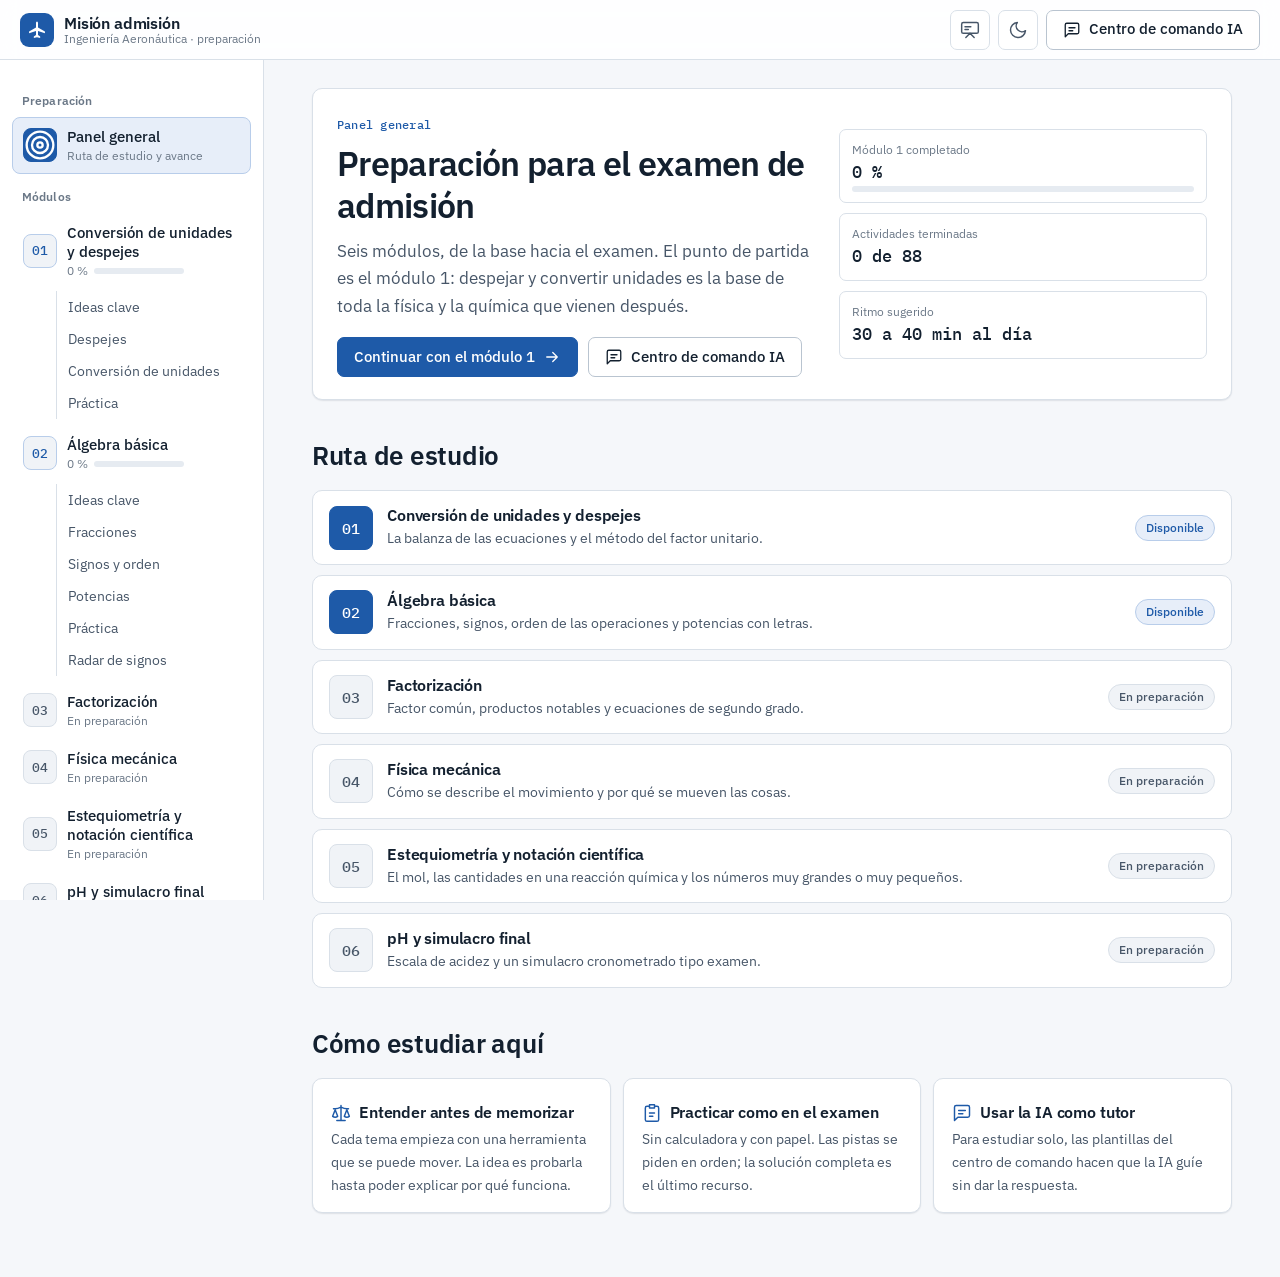
==== index.html @ 187a843d "Agrega al módulo 2 el radar de signos (práctica extra) Sección 6 para el error de usar «menos y meno" ====
<!DOCTYPE html>
<html lang="es">
<head>
<meta charset="UTF-8">
<meta name="viewport" content="width=device-width, initial-scale=1, viewport-fit=cover">
<meta name="theme-color" content="#f5f7fa" media="(prefers-color-scheme: light)">
<meta name="theme-color" content="#0d141d" media="(prefers-color-scheme: dark)">
<title>Misión admisión</title>
<link rel="icon" href="data:image/svg+xml,%3Csvg xmlns='http://www.w3.org/2000/svg' viewBox='0 0 24 24'%3E%3Crect width='24' height='24' rx='6' fill='%231e5aa8'/%3E%3Cpath fill='white' transform='translate(3 3) scale(.75)' d='M12 1.8c.7 0 1.2.9 1.2 2.2v5.1l8.3 4.6v2.1l-8.3-2.5v4.6l2.6 1.9v1.7L12 20.6l-3.8.9v-1.7l2.6-1.9v-4.6l-8.3 2.5v-2.1l8.3-4.6V4c0-1.3.5-2.2 1.2-2.2z'/%3E%3C/svg%3E">

<!-- Tema guardado antes de pintar (evita el destello claro/oscuro) -->
<script>
  try { var t = localStorage.getItem('misionAdmision.tema'); if (t === 'claro' || t === 'oscuro') document.documentElement.dataset.theme = t === 'claro' ? 'light' : 'dark'; } catch (e) {}
</script>

<!-- Tipografías: IBM Plex (sans para leer, mono para datos, serif itálica para variables) -->
<link rel="preconnect" href="https://fonts.googleapis.com">
<link rel="preconnect" href="https://fonts.gstatic.com" crossorigin>
<link href="https://fonts.googleapis.com/css2?family=IBM+Plex+Mono:wght@400;500;600&family=IBM+Plex+Sans:ital,wght@0,400;0,500;0,600;0,700;1,400&family=IBM+Plex+Serif:ital,wght@1,400;1,500&display=swap" rel="stylesheet">

<link rel="stylesheet" href="css/base.css">
<link rel="stylesheet" href="css/layout.css">
<link rel="stylesheet" href="css/componentes.css">
<link rel="stylesheet" href="css/modulo1.css">
<link rel="stylesheet" href="css/clase.css">
<link rel="stylesheet" href="css/modulo2.css">

<!-- Scripts clásicos (sin compilación): funciona abriendo este archivo con doble clic
     y también publicado en GitHub Pages, sin cambios. -->
<script defer src="js/nucleo.js"></script>
<script defer src="js/pizarra.js"></script>
<script defer src="js/catalogo.js"></script>
<script defer src="js/m1/algebra.js"></script>
<script defer src="js/m1/unidades.js"></script>
<script defer src="js/m1/contenido.js"></script>
<script defer src="js/m1/clase.js"></script>
<script defer src="js/m1/presentacion.js"></script>
<script defer src="js/m1/balanza.js"></script>
<script defer src="js/m1/conversor.js"></script>
<script defer src="js/m1/practica.js"></script>
<script defer src="js/m1/modulo1.js"></script>
<script defer src="js/m2/contenido.js"></script>
<script defer src="js/m2/clase.js"></script>
<script defer src="js/m2/sumas.js"></script>
<script defer src="js/m2/fracciones.js"></script>
<script defer src="js/m2/operaciones.js"></script>
<script defer src="js/m2/exponentes.js"></script>
<script defer src="js/m2/radar.js"></script>
<script defer src="js/m2/modulo2.js"></script>
<script defer src="js/asistente.js"></script>
<script defer src="js/plataforma.js"></script>
</head>
<body>
<a class="saltar" href="#contenido">Saltar al contenido</a>

<header class="cabecera">
  <button class="btn-icono solo-movil" type="button" id="btn-menu" aria-label="Abrir el menú de módulos" aria-controls="lateral" aria-expanded="false"></button>
  <a class="marca" href="#inicio" aria-label="Misión admisión, ir al panel general">
    <span class="marca-logo" aria-hidden="true"></span>
    <span class="marca-texto">
      <b>Misión admisión</b>
      <small>Ingeniería Aeronáutica · preparación</small>
    </span>
  </a>
  <div class="cabecera-acciones">
    <button class="btn-icono" type="button" id="btn-pizarra" aria-label="Abrir el pizarrón" title="Pizarrón"></button>
    <button class="btn-icono" type="button" id="btn-tema" aria-label="Cambiar tema"></button>
    <button class="btn btn-secundario btn-asistente" type="button" id="btn-asistente" aria-controls="asistente" aria-expanded="false">
      <span class="ico" aria-hidden="true"></span><span class="txt">Centro de comando IA</span>
    </button>
  </div>
</header>

<div class="marco">
  <nav class="lateral" id="lateral" aria-label="Módulos del curso"></nav>
  <main class="contenido" id="contenido" tabindex="-1"></main>
  <aside class="asistente" id="asistente" aria-label="Centro de comando IA"></aside>
</div>
<div class="velo" id="velo" hidden></div>
<div class="aviso-flotante" id="aviso" role="status" aria-live="polite"></div>

<noscript><p class="sin-js">Esta plataforma necesita JavaScript activado.</p></noscript>
</body>
</html>
---- css/base.css ----
/* =====================================================================
   MISIÓN ADMISIÓN · base
   Tokens de diseño (claro y oscuro), reinicio, tipografía y notación
   matemática. Estética: panel técnico limpio, sobrio y legible.
   ===================================================================== */

:root {
  /* Superficies */
  --fondo: #f5f7fa;
  --superficie: #ffffff;
  --superficie-2: #f0f3f7;
  --superficie-3: #e6ebf1;
  --borde: #d9e0e8;
  --borde-fuerte: #b9c4d0;

  /* Texto */
  --texto: #13202f;
  --texto-2: #475668;
  --texto-3: #6b7887;

  /* Acento principal: azul aeronáutico */
  --primario: #1e5aa8;
  --primario-hover: #174a8c;
  --primario-suave: #e7eef9;
  --primario-borde: #b8cdea;
  --sobre-primario: #ffffff;

  /* Ámbar de cabina: atención y cancelaciones */
  --ambar: #b86e00;
  --ambar-suave: #fdf2de;
  --ambar-borde: #efcf95;

  /* Estados */
  --exito: #1c7c54;
  --exito-suave: #e3f4ec;
  --exito-borde: #a9dcc3;
  --error: #b3261e;
  --error-suave: #fbe9e7;
  --error-borde: #f0bab4;

  /* Plano técnico (cuadrícula de fondo de los bancos de trabajo) */
  --cuadricula: rgba(30, 90, 168, 0.06);

  --sombra-1: 0 1px 2px rgba(19, 32, 47, 0.06), 0 1px 1px rgba(19, 32, 47, 0.04);
  --sombra-2: 0 6px 24px rgba(19, 32, 47, 0.10), 0 2px 6px rgba(19, 32, 47, 0.06);
  --foco: 0 0 0 3px rgba(30, 90, 168, 0.35);

  /* Tipografías */
  --f-texto: 'IBM Plex Sans', 'Segoe UI', system-ui, -apple-system, sans-serif;
  --f-mono: 'IBM Plex Mono', ui-monospace, 'Cascadia Mono', Consolas, monospace;
  --f-mate: 'IBM Plex Serif', 'Cambria Math', Cambria, Georgia, serif;

  --radio: 10px;
  --radio-chico: 7px;
  --cab-alto: 60px;
  --lateral-ancho: 264px;
  --asistente-ancho: 360px;

  color-scheme: light;
}

/* Tema oscuro: por preferencia del sistema o elegido a mano */
@media (prefers-color-scheme: dark) {
  :root:not([data-theme="light"]) {
    --fondo: #0d141d;
    --superficie: #141d28;
    --superficie-2: #1a2532;
    --superficie-3: #22303f;
    --borde: #273444;
    --borde-fuerte: #3a4a5d;
    --texto: #e7ecf2;
    --texto-2: #a9b6c4;
    --texto-3: #7f8c9b;
    --primario: #7fb0ff;
    --primario-hover: #a3c7ff;
    --primario-suave: #1a2a42;
    --primario-borde: #2f4a73;
    --sobre-primario: #0d141d;
    --ambar: #f0b54a;
    --ambar-suave: #33270f;
    --ambar-borde: #6b5222;
    --exito: #5bc796;
    --exito-suave: #12291f;
    --exito-borde: #275c43;
    --error: #f2867d;
    --error-suave: #331816;
    --error-borde: #6e302b;
    --cuadricula: rgba(127, 176, 255, 0.05);
    --sombra-1: 0 1px 2px rgba(0, 0, 0, 0.4);
    --sombra-2: 0 8px 28px rgba(0, 0, 0, 0.45);
    --foco: 0 0 0 3px rgba(127, 176, 255, 0.4);
    color-scheme: dark;
  }
}
:root[data-theme="dark"] {
  --fondo: #0d141d;
  --superficie: #141d28;
  --superficie-2: #1a2532;
  --superficie-3: #22303f;
  --borde: #273444;
  --borde-fuerte: #3a4a5d;
  --texto: #e7ecf2;
  --texto-2: #a9b6c4;
  --texto-3: #7f8c9b;
  --primario: #7fb0ff;
  --primario-hover: #a3c7ff;
  --primario-suave: #1a2a42;
  --primario-borde: #2f4a73;
  --sobre-primario: #0d141d;
  --ambar: #f0b54a;
  --ambar-suave: #33270f;
  --ambar-borde: #6b5222;
  --exito: #5bc796;
  --exito-suave: #12291f;
  --exito-borde: #275c43;
  --error: #f2867d;
  --error-suave: #331816;
  --error-borde: #6e302b;
  --cuadricula: rgba(127, 176, 255, 0.05);
  --sombra-1: 0 1px 2px rgba(0, 0, 0, 0.4);
  --sombra-2: 0 8px 28px rgba(0, 0, 0, 0.45);
  --foco: 0 0 0 3px rgba(127, 176, 255, 0.4);
  color-scheme: dark;
}

/* ---------- Reinicio ---------- */
*, *::before, *::after { box-sizing: border-box; }
html { -webkit-text-size-adjust: 100%; scroll-padding-top: calc(var(--cab-alto) + 16px); }
body {
  margin: 0;
  min-height: 100vh;
  background: var(--fondo);
  color: var(--texto);
  font-family: var(--f-texto);
  font-size: 16px;
  line-height: 1.6;
  -webkit-font-smoothing: antialiased;
  text-rendering: optimizeLegibility;
}
img, svg { display: block; max-width: 100%; }
button, input, select, textarea { font: inherit; color: inherit; }
button { cursor: pointer; }
button:disabled { cursor: not-allowed; }
a { color: var(--primario); text-decoration-thickness: 1px; text-underline-offset: 2px; }
a:hover { color: var(--primario-hover); }
:focus-visible { outline: none; box-shadow: var(--foco); border-radius: 6px; }
[hidden] { display: none !important; }

/* ---------- Tipografía ---------- */
h1, h2, h3, h4 { margin: 0; line-height: 1.25; font-weight: 600; letter-spacing: -0.01em; color: var(--texto); }
h1 { font-size: clamp(1.6rem, 1.2rem + 1.4vw, 2.1rem); letter-spacing: -0.02em; }
h2 { font-size: clamp(1.3rem, 1.1rem + 0.7vw, 1.6rem); }
h3 { font-size: 1.1rem; }
h4 { font-size: 1rem; }
p { margin: 0 0 0.8em; }
p:last-child { margin-bottom: 0; }
ul, ol { margin: 0 0 0.8em; padding-left: 1.3em; }
li + li { margin-top: 0.3em; }
b, strong { font-weight: 600; }
small { font-size: 0.85em; }

.etiqueta {
  display: inline-block;
  font-family: var(--f-mono);
  font-size: 0.78rem;
  font-weight: 500;
  color: var(--primario);
  letter-spacing: 0.02em;
}
.entrada { font-size: 1.08rem; color: var(--texto-2); max-width: 68ch; }
.texto-2 { color: var(--texto-2); }
.texto-3 { color: var(--texto-3); }
.mono { font-family: var(--f-mono); font-variant-numeric: tabular-nums; }
.sr-solo {
  position: absolute !important; width: 1px; height: 1px; overflow: hidden;
  clip: rect(0 0 0 0); clip-path: inset(50%); white-space: nowrap;
}

/* ---------- Notación matemática ----------
   .mt  = bloque de fórmula        .vr = variable (itálica)
   .un  = unidad (recta)           .fr = fracción (.fr-n / .fr-d)       */
.mt {
  font-family: var(--f-texto);
  font-size: 1.08em;
  white-space: nowrap;
  display: inline-flex;
  align-items: center;
  gap: 0.28em;
  vertical-align: middle;
  line-height: 1.2;
}
.mt-bloque { display: flex; justify-content: center; flex-wrap: wrap; margin: 0.9em 0; font-size: 1.2em; }
.vr { font-family: var(--f-mate); font-style: italic; font-weight: 500; }
.vr sub { font-style: normal; font-size: 0.68em; margin-left: 0.04em; }
.num { font-family: var(--f-texto); font-style: normal; font-variant-numeric: tabular-nums; }
.un { font-family: var(--f-texto); font-style: normal; font-weight: 500; color: var(--texto-2); }
.op { font-family: var(--f-texto); font-style: normal; color: var(--texto-2); padding: 0 0.05em; }
.fr {
  display: inline-flex;
  flex-direction: column;
  align-items: stretch;
  vertical-align: middle;
  line-height: 1.15;
  margin: 0 0.1em;
}
.fr > .fr-n, .fr > .fr-d { display: flex; align-items: center; justify-content: center; gap: 0.25em; padding: 0.08em 0.3em; white-space: nowrap; }
.fr > .fr-d { border-top: 1.5px solid currentColor; }
/* Una fracción encima de otra: la raya del medio, más larga y más gruesa */
.fr-doble > .fr-n, .fr-doble > .fr-d { padding: 0.12em 0.35em; }
.fr-doble > .fr-d { border-top-width: 2.5px; }
.pega { display: inline-flex; align-items: center; }
/* Extremos (arriba) y medios (abajo), cada uno con su color */
.ext, .ext .num, .ext .un { color: var(--primario); font-weight: 600; }
.med, .med .num, .med .un { color: var(--ambar); font-weight: 600; }
.par { font-family: var(--f-texto); font-style: normal; font-weight: 300; font-size: 1.15em; color: var(--texto-2); }
.mt sup.exp { font-family: var(--f-texto); font-style: normal; font-size: 0.68em; margin-left: -0.15em; align-self: flex-start; }
.raiz { display: inline-flex; align-items: stretch; vertical-align: middle; }
.raiz-signo { font-family: var(--f-texto); font-size: 1.15em; line-height: 1; padding-right: 0.04em; align-self: flex-end; }
.raiz-rad { display: inline-flex; align-items: center; gap: 0.25em; border-top: 1.5px solid currentColor; padding: 0.08em 0.2em 0; }

/* Tachado de unidades o variables que se cancelan */
.tachado { position: relative; color: var(--texto-3); }
.tachado::after {
  content: "";
  position: absolute;
  left: -8%;
  right: -8%;
  top: 50%;
  height: 2px;
  background: var(--ambar);
  transform: rotate(-24deg);
  border-radius: 2px;
}

/* ---------- Movimiento reducido ---------- */
@media (prefers-reduced-motion: reduce) {
  *, *::before, *::after { animation-duration: 0.01ms !important; animation-iteration-count: 1 !important; transition-duration: 0.01ms !important; scroll-behavior: auto !important; }
}
---- css/layout.css ----
/* =====================================================================
   LAYOUT: cabecera fija · barra lateral de módulos · contenido ·
   panel del asistente (fijo en pantallas anchas, cajón en las demás)
   ===================================================================== */

.saltar {
  position: absolute; left: 12px; top: -60px; z-index: 100;
  background: var(--primario); color: var(--sobre-primario);
  padding: 8px 14px; border-radius: var(--radio-chico); text-decoration: none;
}
.saltar:focus { top: 10px; }

/* ---------- Cabecera ---------- */
/* Franja de la zona segura superior (celulares con muesca dentro de la app) */
body::before { content: ""; position: fixed; inset: 0 0 auto; height: env(safe-area-inset-top, 0px); z-index: 45; background: var(--superficie); }
.cabecera {
  position: sticky; top: env(safe-area-inset-top, 0px); z-index: 40;
  height: var(--cab-alto);
  display: flex; align-items: center; gap: 12px;
  padding-left: max(20px, env(safe-area-inset-left, 0px));
  padding-right: max(20px, env(safe-area-inset-right, 0px));
  background: color-mix(in srgb, var(--superficie) 88%, transparent);
  backdrop-filter: saturate(1.4) blur(10px);
  -webkit-backdrop-filter: saturate(1.4) blur(10px);
  border-bottom: 1px solid var(--borde);
}
.marca { display: flex; align-items: center; gap: 10px; text-decoration: none; color: var(--texto); min-width: 0; }
.marca:hover { color: var(--texto); }
.marca-logo {
  width: 34px; height: 34px; flex: none;
  display: grid; place-items: center;
  border-radius: 9px;
  background: var(--primario); color: var(--sobre-primario);
}
.marca-logo svg { width: 20px; height: 20px; }
.marca-texto { display: flex; flex-direction: column; line-height: 1.15; min-width: 0; }
.marca-texto b { font-size: 0.98rem; font-weight: 600; letter-spacing: -0.01em; }
.marca-texto small { font-size: 0.74rem; color: var(--texto-3); white-space: nowrap; overflow: hidden; text-overflow: ellipsis; }
.cabecera-acciones { margin-left: auto; display: flex; align-items: center; gap: 8px; }

/* ---------- Marco de tres columnas ---------- */
.marco {
  display: grid;
  grid-template-columns: var(--lateral-ancho) minmax(0, 1fr);
  min-height: calc(100vh - var(--cab-alto));
}
.lateral {
  position: sticky; top: calc(var(--cab-alto) + env(safe-area-inset-top, 0px));
  height: calc(100vh - var(--cab-alto) - env(safe-area-inset-top, 0px));
  overflow-y: auto;
  border-right: 1px solid var(--borde);
  background: var(--superficie);
  padding: 18px 12px 24px;
  padding-left: max(12px, env(safe-area-inset-left, 0px));
  display: flex; flex-direction: column;
}
.contenido {
  min-width: 0; outline: none;
  padding-block: 28px 64px;
  padding-left: max(clamp(16px, 3vw, 40px), env(safe-area-inset-left, 0px));
  padding-right: max(clamp(16px, 3vw, 40px), env(safe-area-inset-right, 0px));
}
.contenido > * { max-width: 920px; margin-left: auto; margin-right: auto; }

/* Centro de comando IA: cajón que se abre desde el botón de la cabecera */
.asistente {
  position: fixed; z-index: 60;
  top: 0; right: 0; bottom: 0;
  width: min(var(--asistente-ancho), 100vw);
  padding-top: env(safe-area-inset-top, 0px);
  padding-bottom: env(safe-area-inset-bottom, 0px);
  padding-right: env(safe-area-inset-right, 0px);
  background: var(--superficie);
  border-left: 1px solid var(--borde);
  box-shadow: var(--sombra-2);
  transform: translateX(105%);
  visibility: hidden;
  transition: transform 0.25s ease, visibility 0s linear 0.25s;
  display: flex; flex-direction: column;
}
.asistente.abierto { transform: none; visibility: visible; transition: transform 0.25s ease; }
.velo { position: fixed; inset: 0; z-index: 50; background: rgba(9, 15, 24, 0.42); }
@media (min-width: 1024px) { .velo { background: rgba(9, 15, 24, 0.22); } }
.btn-asistente[aria-expanded="true"] { background: var(--primario-suave); border-color: var(--primario); color: var(--primario); }

/* Tabletas y celulares: la barra lateral pasa a ser un cajón */
.cabecera .solo-movil { display: none; }
@media (max-width: 1023px) {
  .cabecera .solo-movil { display: inline-grid; }
  .marco { grid-template-columns: minmax(0, 1fr); }
  .lateral {
    position: fixed; z-index: 60; top: 0; left: 0; bottom: 0; height: auto;
    padding-top: calc(18px + env(safe-area-inset-top, 0px));
    padding-bottom: calc(24px + env(safe-area-inset-bottom, 0px));
    width: min(300px, 86vw);
    transform: translateX(-105%); visibility: hidden;
    transition: transform 0.25s ease, visibility 0s linear 0.25s;
    box-shadow: var(--sombra-2);
  }
  .lateral.abierto { transform: none; visibility: visible; transition: transform 0.25s ease; }
}
@media (max-width: 640px) {
  .cabecera { gap: 8px; padding-left: max(16px, env(safe-area-inset-left, 0px)); padding-right: max(16px, env(safe-area-inset-right, 0px)); }
  .marca-texto small { display: none; }
  .btn-asistente .txt { display: none; }
  .btn-asistente { padding: 0; width: 40px; justify-content: center; }
  .contenido { padding-block: 20px 56px; padding-left: max(16px, env(safe-area-inset-left, 0px)); padding-right: max(16px, env(safe-area-inset-right, 0px)); }
}

/* ---------- Navegación lateral ---------- */
.lat-titulo {
  font-size: 0.74rem; font-weight: 600; color: var(--texto-3);
  padding: 14px 10px 6px; letter-spacing: 0.01em;
}
.lat-titulo:first-child { padding-top: 0; }
.lat-cerrar { align-self: flex-end; margin-bottom: 4px; }
@media (min-width: 1024px) { .lateral .lat-cerrar { display: none; } }

.nav-item {
  display: grid; grid-template-columns: 34px minmax(0, 1fr); gap: 2px 10px; align-items: center;
  padding: 9px 10px; border-radius: 8px;
  color: var(--texto); text-decoration: none;
  border: 1px solid transparent;
}
.nav-item:hover { background: var(--superficie-2); color: var(--texto); }
.nav-item.activo { background: var(--primario-suave); border-color: var(--primario-borde); }
.nav-num {
  grid-row: span 2;
  width: 34px; height: 34px; border-radius: 8px;
  display: grid; place-items: center;
  font-family: var(--f-mono); font-size: 0.82rem; font-weight: 500;
  background: var(--superficie-2); color: var(--texto-2);
  border: 1px solid var(--borde);
}
.nav-item.activo .nav-num { background: var(--primario); color: var(--sobre-primario); border-color: var(--primario); }
.nav-item.disponible .nav-num { border-color: var(--primario-borde); color: var(--primario); }
.nav-item.activo.disponible .nav-num { color: var(--sobre-primario); }
.nav-nombre { font-size: 0.92rem; font-weight: 500; line-height: 1.3; }
.nav-estado { font-size: 0.76rem; color: var(--texto-3); line-height: 1.3; display: flex; align-items: center; gap: 6px; }
.nav-estado .barra { flex: 1; max-width: 90px; }
.nav-sub { display: flex; flex-direction: column; margin: 2px 0 6px 44px; border-left: 1px solid var(--borde); }
.nav-sub a {
  font-size: 0.86rem; color: var(--texto-2); text-decoration: none;
  padding: 5px 10px; margin-left: -1px; border-left: 2px solid transparent;
  display: flex; align-items: center; gap: 8px;
}
.nav-sub a:hover { color: var(--texto); }
.nav-sub a.activo { color: var(--primario); border-left-color: var(--primario); font-weight: 500; }
.nav-sub .hecho { color: var(--exito); margin-left: auto; display: inline-flex; }
.nav-sub .hecho svg { width: 14px; height: 14px; }

.lat-pie { margin-top: auto; padding: 16px 10px 0; border-top: 1px solid var(--borde); font-size: 0.8rem; color: var(--texto-3); }
.lat-pie button { background: none; border: 0; padding: 0; color: var(--texto-3); text-decoration: underline; text-underline-offset: 2px; font-size: 0.8rem; }
.lat-pie button:hover { color: var(--error); }

/* ---------- Aviso flotante (copiado, guardado…) ---------- */
.aviso-flotante {
  position: fixed; z-index: 90; left: 50%; bottom: calc(24px + env(safe-area-inset-bottom, 0px));
  transform: translate(-50%, 20px); opacity: 0; pointer-events: none;
  background: var(--texto); color: var(--fondo);
  padding: 10px 16px; border-radius: 999px; font-size: 0.9rem; font-weight: 500;
  box-shadow: var(--sombra-2);
  transition: opacity 0.2s ease, transform 0.2s ease;
  display: flex; align-items: center; gap: 8px; max-width: calc(100vw - 32px);
}
.aviso-flotante.visible { opacity: 1; transform: translate(-50%, 0); }
.aviso-flotante svg { width: 16px; height: 16px; }

.sin-js { padding: 24px; }
---- css/componentes.css ----
/* =====================================================================
   COMPONENTES COMPARTIDOS
   ===================================================================== */

/* ---------- Botones ---------- */
.btn {
  display: inline-flex; align-items: center; justify-content: center; gap: 8px;
  min-height: 40px; padding: 0 16px;
  border-radius: var(--radio-chico);
  border: 1px solid var(--primario);
  background: var(--primario); color: var(--sobre-primario);
  font-size: 0.94rem; font-weight: 500; line-height: 1.2;
  text-decoration: none; white-space: nowrap;
  transition: background 0.15s ease, border-color 0.15s ease, color 0.15s ease;
}
.btn:hover { background: var(--primario-hover); border-color: var(--primario-hover); color: var(--sobre-primario); }
.btn:disabled { opacity: 0.5; }
.btn svg { width: 18px; height: 18px; flex: none; }
.btn-secundario { background: var(--superficie); color: var(--texto); border-color: var(--borde-fuerte); }
.btn-secundario:hover { background: var(--superficie-2); color: var(--texto); border-color: var(--borde-fuerte); }
.btn-fantasma { background: transparent; color: var(--texto-2); border-color: transparent; }
.btn-fantasma:hover { background: var(--superficie-2); color: var(--texto); border-color: transparent; }
.btn-chico { min-height: 34px; padding: 0 12px; font-size: 0.88rem; }
.btn-chico svg { width: 16px; height: 16px; }
.btn:disabled:hover { background: var(--primario); border-color: var(--primario); }
.btn-secundario:disabled:hover, .btn-fantasma:disabled:hover { background: var(--superficie); border-color: var(--borde-fuerte); }
.btn-fantasma:disabled:hover { background: transparent; border-color: transparent; }

.btn-icono {
  width: 40px; height: 40px; flex: none;
  display: inline-grid; place-items: center;
  border-radius: var(--radio-chico);
  border: 1px solid var(--borde); background: var(--superficie); color: var(--texto-2);
}
.btn-icono:hover { background: var(--superficie-2); color: var(--texto); }
.btn-icono svg { width: 20px; height: 20px; }
.btn-asistente .ico { display: inline-flex; }

.fila-botones { display: flex; flex-wrap: wrap; gap: 10px; align-items: center; }

/* ---------- Tarjetas y paneles ---------- */
.tarjeta {
  background: var(--superficie);
  border: 1px solid var(--borde);
  border-radius: var(--radio);
  padding: 22px 24px;
  box-shadow: var(--sombra-1);
}
.tarjeta + .tarjeta { margin-top: 16px; }
@media (max-width: 640px) { .tarjeta { padding: 18px 16px; } }

.seccion { margin-top: 40px; }
.seccion:first-child { margin-top: 0; }
.seccion-cabeza { margin-bottom: 18px; }
.seccion-cabeza .etiqueta { margin-bottom: 6px; }
.seccion-cabeza h2 { margin-bottom: 8px; }

/* Banco de trabajo (zona interactiva con cuadrícula técnica) */
.banco {
  background-color: var(--superficie);
  background-image:
    linear-gradient(var(--cuadricula) 1px, transparent 1px),
    linear-gradient(90deg, var(--cuadricula) 1px, transparent 1px);
  background-size: 24px 24px;
  border: 1px solid var(--borde);
  border-radius: var(--radio);
  box-shadow: var(--sombra-1);
  overflow: hidden;
}
.banco-cabeza {
  display: flex; flex-wrap: wrap; align-items: center; gap: 10px 16px;
  padding: 14px 18px;
  background: var(--superficie);
  border-bottom: 1px solid var(--borde);
}
.banco-cabeza h3 { font-size: 1rem; }
.banco-cabeza .etiqueta { display: block; }
.banco-cuerpo { padding: 18px; }
.banco-pie { padding: 14px 18px; background: var(--superficie); border-top: 1px solid var(--borde); }
@media (max-width: 640px) { .banco-cuerpo { padding: 14px 12px; } .banco-cabeza, .banco-pie { padding: 12px; } }

/* ---------- Pasos conceptuales (fila de 3) ---------- */
.pasos-concepto { display: grid; grid-template-columns: repeat(3, minmax(0, 1fr)); gap: 12px; margin: 18px 0 22px; padding: 0; list-style: none; }
.pasos-concepto li { margin: 0; background: var(--superficie); border: 1px solid var(--borde); border-radius: var(--radio); padding: 14px 16px; }
.pasos-concepto .pc-num { font-family: var(--f-mono); font-size: 0.78rem; color: var(--primario); font-weight: 500; }
.pasos-concepto h3 { font-size: 0.98rem; margin: 2px 0 4px; }
.pasos-concepto p { font-size: 0.9rem; color: var(--texto-2); margin: 0; }
@media (max-width: 760px) { .pasos-concepto { grid-template-columns: minmax(0, 1fr); } }

/* ---------- Cajas de apoyo ---------- */
.caja {
  border: 1px solid var(--borde); border-left: 3px solid var(--primario);
  background: var(--primario-suave);
  border-radius: var(--radio-chico);
  padding: 12px 16px; margin: 14px 0;
  font-size: 0.95rem;
}
.caja-titulo { font-weight: 600; display: flex; align-items: center; gap: 8px; margin-bottom: 4px; }
.caja-titulo svg { width: 18px; height: 18px; color: var(--primario); }
.caja-ojo { background: var(--ambar-suave); border-left-color: var(--ambar); border-color: var(--ambar-borde); }
.caja-ojo .caja-titulo svg { color: var(--ambar); }
.caja-neutra { background: var(--superficie-2); border-left-color: var(--borde-fuerte); }

/* ---------- Pestañas del módulo ---------- */
.pestanas {
  display: flex; gap: 4px; padding: 4px;
  background: var(--superficie-2); border: 1px solid var(--borde); border-radius: 10px;
  margin: 22px 0 28px;
  overflow-x: auto; scrollbar-width: none;
}
.pestanas::-webkit-scrollbar { display: none; }
.pestana {
  flex: 1 0 auto;
  display: flex; align-items: center; justify-content: center; gap: 8px;
  padding: 9px 14px; border-radius: 7px; border: 1px solid transparent;
  background: transparent; color: var(--texto-2); text-decoration: none;
  font-size: 0.93rem; font-weight: 500; white-space: nowrap;
}
.pestana:hover { color: var(--texto); }
.pestana[aria-selected="true"] { background: var(--superficie); color: var(--texto); border-color: var(--borde); box-shadow: var(--sombra-1); }
.pestana .pt-num {
  font-family: var(--f-mono); font-size: 0.75rem;
  width: 22px; height: 22px; border-radius: 6px; display: grid; place-items: center;
  background: var(--superficie-3); color: var(--texto-2);
}
.pestana[aria-selected="true"] .pt-num { background: var(--primario); color: var(--sobre-primario); }
.pestana .pt-ok { color: var(--exito); display: inline-flex; }
.pestana .pt-ok svg { width: 15px; height: 15px; }

/* Selector segmentado chico */
.segmentado { display: inline-flex; flex-wrap: wrap; gap: 6px; }
.segmento {
  display: inline-flex; align-items: center; gap: 6px;
  min-height: 34px; padding: 0 12px;
  border: 1px solid var(--borde); border-radius: 999px;
  background: var(--superficie); color: var(--texto-2);
  font-size: 0.88rem; font-weight: 500;
}
.segmento:hover { border-color: var(--borde-fuerte); color: var(--texto); }
.segmento[aria-pressed="true"] { background: var(--primario-suave); border-color: var(--primario); color: var(--primario); }
.segmento .ok { color: var(--exito); display: inline-flex; }
.segmento .ok svg { width: 14px; height: 14px; }

/* ---------- Píldoras y barra de progreso ---------- */
.pildora {
  display: inline-flex; align-items: center; gap: 6px;
  padding: 2px 10px; border-radius: 999px;
  font-size: 0.78rem; font-weight: 500;
  background: var(--superficie-2); color: var(--texto-2); border: 1px solid var(--borde);
  white-space: nowrap;
}
.pildora-primaria { background: var(--primario-suave); color: var(--primario); border-color: var(--primario-borde); }
.pildora-exito { background: var(--exito-suave); color: var(--exito); border-color: var(--exito-borde); }
.pildora-ambar { background: var(--ambar-suave); color: var(--ambar); border-color: var(--ambar-borde); }
.pildora .punto { width: 7px; height: 7px; border-radius: 50%; background: currentColor; }

.barra { height: 6px; border-radius: 999px; background: var(--superficie-3); overflow: hidden; }
.barra > i { display: block; height: 100%; width: 0; background: var(--primario); border-radius: inherit; transition: width 0.4s ease; }

/* ---------- Mensajes de retroalimentación ---------- */
.mensaje { border-radius: var(--radio-chico); padding: 12px 14px; font-size: 0.95rem; border: 1px solid transparent; display: flex; gap: 10px; align-items: flex-start; }
.mensaje:empty { display: none; }
.mensaje svg { width: 20px; height: 20px; flex: none; margin-top: 1px; }
.mensaje .m-titulo { font-weight: 600; display: block; }
.mensaje.ok { background: var(--exito-suave); border-color: var(--exito-borde); }
.mensaje.ok svg { color: var(--exito); }
.mensaje.error { background: var(--error-suave); border-color: var(--error-borde); }
.mensaje.error svg { color: var(--error); }
.mensaje.aviso { background: var(--ambar-suave); border-color: var(--ambar-borde); }
.mensaje.aviso svg { color: var(--ambar); }
.mensaje.info { background: var(--primario-suave); border-color: var(--primario-borde); }
.mensaje.info svg { color: var(--primario); }

/* ---------- Campos ---------- */
.campo-grupo {
  display: inline-flex; align-items: stretch;
  border: 1px solid var(--borde-fuerte); border-radius: var(--radio-chico);
  background: var(--superficie); overflow: hidden;
}
.campo-grupo:focus-within { border-color: var(--primario); box-shadow: var(--foco); }
.campo {
  border: 0; outline: 0; background: transparent;
  padding: 0 12px; min-height: 42px; width: 170px;
  font-family: var(--f-mono); font-size: 1.05rem; font-variant-numeric: tabular-nums;
}
.campo-unidad {
  display: grid; place-items: center; padding: 0 12px;
  background: var(--superficie-2); border-left: 1px solid var(--borde);
  font-size: 0.92rem; color: var(--texto-2); font-weight: 500;
}

/* ---------- Cabecera de módulo ---------- */
.mod-cabeza { display: grid; grid-template-columns: minmax(0, 1fr) auto; gap: 18px 28px; align-items: end; }
.mod-cabeza h1 { margin: 4px 0 8px; }
.mod-cabeza .entrada { margin: 0; }
.mod-resumen { display: flex; gap: 8px; flex-wrap: wrap; justify-content: flex-end; }
.dato {
  min-width: 108px; padding: 10px 12px;
  border: 1px solid var(--borde); border-radius: var(--radio-chico); background: var(--superficie);
}
.dato small { display: block; font-size: 0.75rem; color: var(--texto-3); }
.dato b { font-family: var(--f-mono); font-size: 1.05rem; font-weight: 500; font-variant-numeric: tabular-nums; }
@media (max-width: 860px) { .mod-cabeza { grid-template-columns: minmax(0, 1fr); } .mod-resumen { justify-content: flex-start; } }

/* Plan de la clase (desplegable) */
.plan-clase { margin-top: 18px; border: 1px solid var(--borde); border-radius: var(--radio); background: var(--superficie); }
.plan-clase summary {
  cursor: pointer; list-style: none; padding: 12px 16px;
  display: flex; align-items: center; gap: 10px; font-weight: 500; font-size: 0.95rem;
}
.plan-clase summary::-webkit-details-marker { display: none; }
.plan-clase summary svg { width: 18px; height: 18px; color: var(--texto-3); transition: transform 0.2s ease; }
.plan-clase[open] summary svg.chev { transform: rotate(90deg); }
.plan-clase summary .texto-3 { margin-left: auto; font-weight: 400; font-size: 0.85rem; }
.agenda { list-style: none; margin: 0; padding: 0 16px 14px; }
.agenda li { display: grid; grid-template-columns: 64px minmax(0, 1fr); gap: 12px; padding: 8px 0; border-top: 1px solid var(--borde); margin: 0; font-size: 0.93rem; }
.agenda .min { font-family: var(--f-mono); color: var(--primario); font-size: 0.85rem; padding-top: 1px; }

/* Pie de navegación entre secciones */
.pie-seccion { display: flex; flex-wrap: wrap; justify-content: space-between; gap: 12px; margin-top: 36px; padding-top: 20px; border-top: 1px solid var(--borde); }
.pie-seccion .btn { white-space: normal; text-align: left; }
@media (max-width: 640px) { .pie-seccion > .btn { flex: 1 1 100%; justify-content: space-between; } .pie-seccion > span:empty { display: none; } }

/* Pestañas: nombre corto en celular */
.pt-corto { display: none; }
@media (max-width: 640px) {
  .pestana { flex: 1 1 0; min-width: 0; padding: 9px 6px; gap: 6px; font-size: 0.88rem; }
  .pt-largo { display: none; }
  .pt-corto { display: inline; }
  /* Seis pestañas no caben en una fila: dos filas de tres */
  .pestanas:has(> .pestana:nth-child(6)) { flex-wrap: wrap; }
  .pestanas:has(> .pestana:nth-child(6)) > .pestana { flex: 1 1 30%; }
}

/* ---------- Panel general (inicio) ---------- */
.portada { display: grid; grid-template-columns: minmax(0, 1.3fr) minmax(0, 1fr); gap: 24px; align-items: center; }
.portada h1 { margin: 6px 0 10px; }
.portada .fila-botones { margin-top: 18px; }
.portada-dato { display: grid; gap: 10px; }
@media (max-width: 860px) { .portada { grid-template-columns: minmax(0, 1fr); } }

.lista-modulos { display: grid; gap: 10px; margin-top: 16px; }
.mod-fila {
  display: grid; grid-template-columns: 44px minmax(0, 1fr) auto; gap: 14px; align-items: center;
  padding: 14px 16px; border: 1px solid var(--borde); border-radius: var(--radio);
  background: var(--superficie); text-decoration: none; color: var(--texto);
}
.mod-fila:hover { border-color: var(--borde-fuerte); color: var(--texto); }
.mod-fila .nav-num { width: 44px; height: 44px; font-size: 0.95rem; grid-row: auto; }
.mod-fila.disponible .nav-num { background: var(--primario); color: var(--sobre-primario); border-color: var(--primario); }
.mod-fila h3 { font-size: 1rem; }
.mod-fila p { margin: 2px 0 0; font-size: 0.88rem; color: var(--texto-2); }
@media (max-width: 560px) { .mod-fila { grid-template-columns: 44px minmax(0, 1fr); } .mod-fila .pildora { grid-column: 2; justify-self: start; } }

.consejos { display: grid; grid-template-columns: repeat(3, minmax(0, 1fr)); gap: 12px; margin-top: 16px; }
.consejos .tarjeta { margin: 0; padding: 16px 18px; }
.consejos h3 { font-size: 0.98rem; margin: 8px 0 4px; display: flex; gap: 8px; align-items: center; }
.consejos svg { width: 20px; height: 20px; color: var(--primario); }
.consejos p { font-size: 0.9rem; color: var(--texto-2); }
@media (max-width: 860px) { .consejos { grid-template-columns: minmax(0, 1fr); } }

/* Módulo en preparación */
.temario { columns: 2; column-gap: 28px; margin: 12px 0 0; }
.temario li { break-inside: avoid; }
@media (max-width: 640px) { .temario { columns: 1; } }

/* ---------- Centro de comando IA ---------- */
.as-cabeza { padding: 16px 18px 12px; border-bottom: 1px solid var(--borde); display: flex; gap: 10px; align-items: flex-start; }
.as-cabeza h2 { font-size: 1.02rem; }
.as-cabeza p { font-size: 0.84rem; color: var(--texto-2); margin: 4px 0 0; }
.as-cabeza .btn-icono { margin-left: auto; width: 34px; height: 34px; }
.as-icono { width: 34px; height: 34px; border-radius: 9px; flex: none; display: grid; place-items: center; background: var(--primario-suave); color: var(--primario); }
.as-icono svg { width: 20px; height: 20px; }
.as-cuerpo { padding: 14px 18px 20px; overflow-y: auto; flex: 1; }
.as-intro { font-size: 0.88rem; color: var(--texto-2); }

.as-contexto {
  display: flex; gap: 10px; align-items: flex-start;
  padding: 10px 12px; margin: 12px 0 14px;
  border: 1px dashed var(--borde-fuerte); border-radius: var(--radio-chico);
  font-size: 0.85rem; color: var(--texto-2);
}
.as-contexto input { margin-top: 3px; accent-color: var(--primario); width: 16px; height: 16px; flex: none; }
.as-contexto b { color: var(--texto); font-weight: 500; }
.as-contexto.inactivo { opacity: 0.6; }

.plantilla { border: 1px solid var(--borde); border-radius: var(--radio); background: var(--superficie); margin-bottom: 10px; overflow: hidden; }
.plantilla > summary {
  list-style: none; cursor: pointer;
  display: grid; grid-template-columns: 28px minmax(0, 1fr) 18px; gap: 10px; align-items: start;
  padding: 12px 12px;
}
.plantilla > summary::-webkit-details-marker { display: none; }
.plantilla > summary:hover { background: var(--superficie-2); }
.pl-num { width: 28px; height: 28px; border-radius: 7px; display: grid; place-items: center; font-family: var(--f-mono); font-size: 0.8rem; background: var(--superficie-2); color: var(--primario); border: 1px solid var(--borde); }
.pl-titulo { font-weight: 600; font-size: 0.93rem; line-height: 1.3; }
.pl-cuando { display: block; font-size: 0.8rem; color: var(--texto-3); font-weight: 400; margin-top: 2px; }
.plantilla > summary .chev { width: 18px; height: 18px; color: var(--texto-3); margin-top: 4px; transition: transform 0.2s ease; }
.plantilla[open] > summary .chev { transform: rotate(90deg); }
.pl-cuerpo { padding: 0 12px 12px; }
.pl-texto {
  font-family: var(--f-mono); font-size: 0.78rem; line-height: 1.55; color: var(--texto-2);
  background: var(--superficie-2); border: 1px solid var(--borde); border-radius: var(--radio-chico);
  padding: 10px 12px; margin: 0 0 10px; white-space: pre-wrap; word-break: break-word;
  max-height: 300px; overflow-y: auto;
}
.pl-texto mark { background: var(--ambar-suave); color: var(--ambar); border-radius: 3px; padding: 0 2px; font-weight: 500; }
.pl-texto .insertado { background: var(--exito-suave); color: var(--exito); border-radius: 3px; padding: 0 2px; }
.pl-acciones { display: flex; gap: 8px; flex-wrap: wrap; }
.pl-acciones .btn { flex: 1; }

.as-reglas { margin-top: 16px; font-size: 0.85rem; }
.as-reglas h3 { font-size: 0.88rem; margin-bottom: 6px; }
.as-reglas ol { padding-left: 1.2em; color: var(--texto-2); }
.as-enlaces { display: flex; gap: 8px; margin-top: 12px; flex-wrap: wrap; }
.as-enlaces a { font-size: 0.85rem; display: inline-flex; align-items: center; gap: 4px; }
.as-enlaces svg { width: 14px; height: 14px; }

/* ---------- Pizarrón (hoja en blanco y barra de herramientas de dibujo) ---------- */
.pizarron {
  position: fixed; inset: 0; z-index: 95;
  display: flex; flex-direction: column;
  background: var(--fondo);
  padding: env(safe-area-inset-top, 0px) env(safe-area-inset-right, 0px) env(safe-area-inset-bottom, 0px) env(safe-area-inset-left, 0px);
}
.pz-barra {
  display: flex; flex-wrap: wrap; align-items: center; gap: 10px 16px;
  padding: 10px 16px; background: var(--superficie); border-bottom: 1px solid var(--borde);
}
.pz-titulo { display: inline-flex; align-items: center; gap: 8px; font-weight: 600; }
.pz-titulo svg { width: 20px; height: 20px; color: var(--primario); }
.pz-herramientas { display: flex; flex-wrap: wrap; align-items: center; gap: 8px 14px; margin-right: auto; }
.pz-grupo { display: inline-flex; align-items: center; gap: 4px; }
.pz-color {
  width: 32px; height: 32px; padding: 0; display: grid; place-items: center;
  border: 2px solid var(--borde); border-radius: 50%; background: var(--superficie);
}
.pz-color span { width: 18px; height: 18px; border-radius: 50%; display: block; }
.pz-color[aria-pressed="true"] { border-color: var(--primario); box-shadow: var(--foco); }
.pz-btn {
  display: inline-flex; align-items: center; gap: 6px;
  min-height: 32px; padding: 0 10px;
  border: 1px solid var(--borde); border-radius: 8px;
  background: var(--superficie); color: var(--texto-2); font-size: 0.85rem;
}
.pz-btn svg { width: 16px; height: 16px; }
.pz-btn:hover { color: var(--texto); border-color: var(--borde-fuerte); }
.pz-btn[aria-pressed="true"] { background: var(--primario-suave); border-color: var(--primario); color: var(--primario); }
.pz-hoja {
  flex: 1; min-height: 0; margin: 12px;
  border: 1px solid var(--borde); border-radius: var(--radio); overflow: hidden;
  background-color: var(--superficie);
  background-image:
    linear-gradient(var(--cuadricula) 1px, transparent 1px),
    linear-gradient(90deg, var(--cuadricula) 1px, transparent 1px);
  background-size: 28px 28px;
}
.pz-hoja canvas { display: block; width: 100%; height: 100%; touch-action: none; cursor: crosshair; }
body.con-pizarron { overflow: hidden; }
@media (max-width: 640px) { .pz-btn span { display: none; } .pz-barra { padding: 8px 12px; } .pz-hoja { margin: 8px; } }
---- css/modulo1.css ----
/* =====================================================================
   MÓDULO 1 · balanza, mesa de conversión, práctica y borrador
   ===================================================================== */

/* ---------- Comunes a las dos herramientas ---------- */
.m1-seccion > .m1-balanza, .m1-seccion > .m1-conversor { margin: 8px 0 18px; }
.bz-reto, .cv-reto { padding: 16px 18px 0; }
.bz-reto h4, .cv-reto h4 { font-size: 1.04rem; margin: 10px 0 4px; }
.bz-reto p, .cv-reto p { color: var(--texto-2); font-size: 0.95rem; max-width: 72ch; margin: 0; }
.bz-meta .pildora { font-size: 0.82rem; padding: 3px 10px; }
.bz-meta .pildora svg { width: 14px; height: 14px; }
.bz-meta .vr { font-size: 1.05em; }
.bz-origen {
  display: flex; flex-wrap: wrap; align-items: center; justify-content: space-between; gap: 10px;
  padding: 10px 18px; background: var(--primario-suave); border-bottom: 1px solid var(--primario-borde);
  font-size: 0.9rem;
}
.bz-origen > span { display: inline-flex; align-items: center; gap: 8px; }
.bz-origen svg { width: 18px; height: 18px; color: var(--primario); }

.fantasma {
  position: fixed; left: 0; top: 0; z-index: 100; margin: 0;
  pointer-events: none; opacity: 0.94; box-shadow: var(--sombra-2);
}
body.arrastrando, body.arrastrando * { cursor: grabbing !important; user-select: none; }
@keyframes latido {
  0%, 100% { box-shadow: 0 0 0 0 color-mix(in srgb, var(--primario) 45%, transparent); }
  50% { box-shadow: 0 0 0 7px color-mix(in srgb, var(--primario) 0%, transparent); }
}
@keyframes entrar { from { opacity: 0; transform: translateY(8px) scale(0.97); } }
@keyframes girar { 0% { transform: rotateX(0); } 50% { transform: rotateX(90deg); } 100% { transform: rotateX(0); } }

/* ---------- Balanza ---------- */
.balanza .banco-cabeza { justify-content: space-between; }
.bz-libre { display: flex; flex-wrap: wrap; gap: 12px; margin-top: 12px; }
.bz-libre label { display: grid; gap: 4px; font-size: 0.8rem; color: var(--texto-3); }
.bz-libre select {
  min-height: 38px; max-width: 100%; padding: 0 10px;
  border: 1px solid var(--borde-fuerte); border-radius: var(--radio-chico);
  background: var(--superficie); color: var(--texto); font-size: 0.92rem;
}

.bz-escenario { position: relative; container-type: inline-size; aspect-ratio: 800 / 330; margin: 10px 18px 0; }
@media (max-width: 640px) { .bz-escenario { aspect-ratio: 800 / 470; margin: 10px 8px 0; } }
.bz-svg { position: absolute; inset: 0; width: 100%; height: 100%; overflow: visible; }
.bz-suelo { fill: var(--borde); }
.bz-base { fill: var(--superficie-3); stroke: var(--borde-fuerte); stroke-width: 1.5; }
.bz-fulcro { fill: var(--primario); }
.bz-igual { stroke: var(--sobre-primario); stroke-width: 4; stroke-linecap: round; }
.bz-viga { fill: var(--texto-2); transition: fill 0.3s ease; }
.desequilibrada .bz-viga { fill: var(--ambar); }
.bz-marcas line { stroke: var(--superficie); stroke-width: 1.5; opacity: 0.55; }
.bz-eje { fill: var(--superficie); stroke: var(--texto-2); stroke-width: 3; }
.bz-eje-centro { fill: var(--texto-2); }
.bz-poste { stroke: var(--texto-3); stroke-width: 4; stroke-linecap: round; }
.bz-plataforma { fill: var(--texto-2); }

.bz-indicador {
  position: absolute; top: 0; left: 50%; transform: translateX(-50%);
  display: flex; flex-direction: column; align-items: center; gap: 3px; pointer-events: none;
}
.bz-grados { font-size: 0.72rem; color: var(--texto-3); white-space: nowrap; }
@container (max-width: 480px) { .bz-grados { display: none; } .bz-indicador .pildora { font-size: 0.7rem; padding: 1px 8px; } }

.bz-plato {
  position: absolute; left: 0; top: 0; width: 29%;
  display: flex; flex-direction: column; align-items: center; gap: 4px;
  padding: 0; margin: 0; border: 0; background: none; color: inherit;
  cursor: default; will-change: transform;
}
.bz-plato.objetivo { cursor: pointer; }
.bz-plato:focus-visible { box-shadow: none; }
.bz-plato:focus-visible .bz-bloque { box-shadow: var(--foco); }
.bz-bloque {
  display: flex; align-items: center; justify-content: center;
  width: 100%; min-height: 2.6em; padding: 0.45em 0.5em;
  background: var(--superficie); color: var(--texto);
  border: 1.5px solid var(--borde-fuerte); border-radius: 10px;
  box-shadow: var(--sombra-1);
  font-size: clamp(15px, 3.3cqw, 28px);
  transition: border-color 0.15s ease, background 0.15s ease, box-shadow 0.15s ease, transform 0.22s ease, opacity 0.22s ease;
}
/* Al intercambiar, los bloques se cruzan hacia el centro */
.bz-girando .bz-plato[data-lado="izq"] .bz-bloque { transform: translateX(60%) scale(0.85); opacity: 0; }
.bz-girando .bz-plato[data-lado="der"] .bz-bloque { transform: translateX(-60%) scale(0.85); opacity: 0; }
/* El «=» del centro funciona como botón */
.bz-igual-btn { cursor: pointer; outline: none; }
.bz-igual-zona { fill: transparent; }
.bz-igual-btn .bz-fulcro { transition: fill 0.15s ease; }
.bz-igual-btn:hover .bz-fulcro { fill: var(--primario-hover); }
@container (max-width: 480px) {
  .bz-plato { width: 31%; }
  .bz-bloque { padding: 0.35em 0.25em; }
  .bz-aplicar { white-space: normal; text-align: center; font-size: 11px; line-height: 1.25; }
}
.bz-plato.objetivo .bz-bloque { border-style: dashed; border-color: var(--primario); background: var(--primario-suave); }
.bz-plato.objetivo:hover .bz-bloque, .bz-plato.destino-activo .bz-bloque { box-shadow: 0 0 0 4px color-mix(in srgb, var(--primario) 28%, transparent); }
.bz-plato.aplicado .bz-bloque { border-style: solid; border-color: var(--ambar); background: var(--ambar-suave); }
.bz-plato.cancelando .bz-bloque { border-color: var(--ambar); }
.bz-aplicar {
  min-height: 1.5em; font-size: clamp(10px, 1.6cqw, 13px); font-weight: 500;
  color: var(--primario); white-space: nowrap; line-height: 1.5;
}
.bz-aplicar .vr { font-size: 1.1em; }
.bz-plato.aplicado .bz-aplicar { color: var(--ambar); }
.bz-expr { font-size: 1em; gap: 0.22em; }
.bz-expr .fr > .fr-d { border-top-width: 2px; }

.cancela {
  position: relative; border-radius: 4px; padding: 0 0.1em;
  background: var(--ambar-suave); box-shadow: 0 0 0 2px var(--ambar-borde);
  transition: opacity 0.6s ease;
}
.tachar .cancela { opacity: 0.35; }
.tachar .cancela::after {
  content: ""; position: absolute; left: -8%; right: -8%; top: 50%; height: 2px;
  background: var(--ambar); transform: rotate(-20deg);
}

.bz-lecturas { display: flex; justify-content: space-between; gap: 12px; padding: 6px 18px 18px; }
.bz-lectura {
  display: grid; padding: 6px 12px; min-width: 140px;
  border: 1px solid var(--borde); border-radius: var(--radio-chico); background: var(--superficie);
}
.bz-lectura small { font-size: 0.74rem; color: var(--texto-3); }
.bz-lectura b { font-size: 1rem; font-weight: 500; transition: color 0.2s ease; }
.bz-lectura-der { text-align: right; }
.desequilibrada .bz-lectura b { color: var(--ambar); }

.bz-controles { display: grid; gap: 14px; }
.bz-ops { display: grid; gap: 8px; }
.bz-fila-ops { display: grid; grid-template-columns: 116px minmax(0, 1fr); align-items: center; gap: 10px; }
.bz-fila-nombre { font-size: 0.84rem; color: var(--texto-3); }
.bz-chips { display: flex; flex-wrap: wrap; gap: 6px; }
.bz-op {
  display: inline-flex; align-items: center; justify-content: center; gap: 0.3em;
  min-width: 62px; min-height: 40px; padding: 0 12px;
  border: 1px solid var(--borde-fuerte); border-radius: 8px;
  background: var(--superficie); color: var(--texto);
  font-family: var(--f-texto); font-size: 1rem;
  touch-action: none; user-select: none; -webkit-user-select: none; cursor: grab;
}
.bz-op .vr { font-size: 1.08em; }
.bz-op .vr sub { font-size: 0.65em; }
.bz-op:hover { border-color: var(--primario); }
.bz-op[aria-pressed="true"] { background: var(--primario); border-color: var(--primario); color: var(--sobre-primario); }
.bz-op:disabled { opacity: 0.35; cursor: not-allowed; }
.bz-op.sugerida { border-color: var(--primario); animation: latido 1.2s ease-in-out 3; }
@media (max-width: 560px) { .bz-fila-ops { grid-template-columns: minmax(0, 1fr); gap: 4px; } }

.bz-exito {
  margin: 0 18px 18px; padding: 16px 18px;
  border: 1px solid var(--exito-borde); background: var(--exito-suave); border-radius: var(--radio);
  animation: entrar 0.35s ease;
}
.bz-exito-cabeza { display: flex; gap: 12px; align-items: center; margin-bottom: 8px; }
.bz-exito-cabeza svg { width: 28px; height: 28px; color: var(--exito); flex: none; }
.bz-exito-cabeza .etiqueta { color: var(--exito); }
.bz-exito-cabeza h4 { font-size: 1.05rem; }
.bz-exito-formula { font-size: 1.6rem; margin: 6px 0 12px; }
.bz-exito p .mt { white-space: normal; flex-wrap: wrap; }
.bz-exito .fila-botones { margin-top: 12px; }

.bz-inferior {
  display: grid; grid-template-columns: minmax(0, 1fr) minmax(0, 1fr);
  border-top: 1px solid var(--borde); background: var(--superficie);
}
.bz-inferior > section { padding: 16px 18px; min-width: 0; }
.bz-inferior > section + section { border-left: 1px solid var(--borde); }
.bz-inferior h4 { font-size: 0.95rem; }
.bz-inferior p.texto-3 { font-size: 0.84rem; margin: 2px 0 12px; }
@media (max-width: 760px) {
  .bz-inferior { grid-template-columns: minmax(0, 1fr); }
  .bz-inferior > section + section { border-left: 0; border-top: 1px solid var(--borde); }
}
.bz-deslizadores { display: grid; gap: 14px; }
.bz-deslizador { display: grid; grid-template-columns: minmax(0, 1fr) auto; gap: 4px 10px; font-size: 0.9rem; }
.bz-deslizador input { grid-column: 1 / -1; width: 100%; accent-color: var(--primario); }
.bz-deslizador output { font-size: 0.88rem; }
.bz-calculada {
  font-size: 0.86rem; padding: 8px 10px; line-height: 1.5;
  background: var(--superficie-2); border: 1px solid var(--borde); border-radius: var(--radio-chico);
}
.bz-pasos { list-style: none; padding: 0; margin: 0; display: grid; gap: 8px; max-height: 340px; overflow-y: auto; }
.bz-pasos li {
  margin: 0; padding: 8px 10px; display: grid; gap: 3px;
  border: 1px solid var(--borde); border-radius: var(--radio-chico); background: var(--superficie);
}
.bz-pasos li:last-child { border-color: var(--primario-borde); }
.bz-paso-etq { font-family: var(--f-mono); font-size: 0.74rem; color: var(--primario); }
.bz-paso-etq .vr { font-family: var(--f-mate); }
.bz-pasos .mt { font-size: 1.05rem; white-space: normal; flex-wrap: wrap; }
.bz-paso-nota { font-size: 0.8rem; color: var(--ambar); }

/* ---------- Mesa de conversión ---------- */
.conversor .banco-cabeza { justify-content: space-between; }
.cv-mesa { padding: 16px 18px 6px; }
.cv-cadena {
  display: flex; flex-wrap: wrap; align-items: center; gap: 10px;
  min-height: 120px; padding: 16px 14px 14px;
  border: 1.5px dashed transparent; border-radius: var(--radio);
  transition: border-color 0.15s ease, background 0.15s ease;
}
body.arrastrando .cv-cadena { border-color: var(--primario-borde); }
.cv-cadena.destino-activo { border-color: var(--primario); background: var(--primario-suave); }
.cv-inicio {
  padding: 12px 14px; font-size: 1.22rem;
  background: var(--superficie); border: 1.5px solid var(--texto-3); border-radius: 10px; box-shadow: var(--sombra-1);
}
.cv-por, .cv-igual { font-size: 1.3rem; color: var(--texto-3); }
.cv-factor {
  position: relative; display: flex; flex-direction: column; align-items: center; gap: 6px;
  padding: 8px 8px 6px; perspective: 400px;
  background: var(--superficie); border: 1.5px solid var(--borde-fuerte); border-radius: 10px; box-shadow: var(--sombra-1);
}
.cv-factor.nuevo { animation: entrar 0.35s ease; }
.cv-factor.girando .cv-fraccion { animation: girar 0.4s ease; }
.cv-factor.sospechoso { border-color: var(--ambar); background: var(--ambar-suave); }
.cv-factor.sugerida { animation: latido 1.2s ease-in-out 3; }
.cv-fraccion {
  padding: 4px 8px; border: 0; border-radius: 8px;
  background: none; color: var(--texto); font-size: 1.22rem;
}
.cv-fraccion:hover { background: var(--superficie-2); }
.cv-factor-acciones { display: flex; gap: 4px; }
.cv-mini {
  display: inline-flex; align-items: center; gap: 4px;
  min-height: 30px; padding: 0 8px;
  border: 1px solid var(--borde); border-radius: 6px;
  background: var(--superficie); color: var(--texto-2); font-size: 0.78rem;
}
.cv-mini svg { width: 14px; height: 14px; }
.cv-mini:hover { color: var(--texto); border-color: var(--borde-fuerte); }
.cv-quitar:hover { color: var(--error); border-color: var(--error-borde); }
.cv-alerta {
  position: absolute; top: -11px; left: 50%; transform: translateX(-50%);
  padding: 1px 8px; border-radius: 999px; white-space: nowrap;
  background: var(--ambar); color: var(--superficie); font-size: 0.68rem; font-weight: 600;
}
.cv-ranura {
  display: flex; align-items: center; gap: 8px;
  min-height: 84px; padding: 0 16px;
  border: 1.5px dashed var(--borde-fuerte); border-radius: 10px;
  background: color-mix(in srgb, var(--superficie) 70%, transparent);
  color: var(--texto-3); font-size: 0.88rem;
}
.cv-ranura svg { width: 18px; height: 18px; }
.cv-resultado {
  display: grid; gap: 2px; min-width: 150px; padding: 10px 14px;
  border: 1.5px solid var(--borde-fuerte); border-radius: 10px; background: var(--superficie-2);
}
.cv-resultado small { font-size: 0.74rem; color: var(--texto-3); }
.cv-resultado .mt { font-size: 1.22rem; }
.cv-resultado.listo { border-color: var(--exito); background: var(--exito-suave); }
.cv-un { color: var(--texto-2); }
.cv-un.parcial { text-decoration: underline dashed var(--ambar) 2px; text-underline-offset: 4px; }
.cv-calculo { display: flex; flex-wrap: wrap; align-items: center; gap: 8px; padding: 4px 14px 6px; font-size: 0.95rem; }
.cv-guia { display: flex; flex-wrap: wrap; gap: 8px 18px; padding: 0 18px 16px; }
.cv-guia > div { display: flex; flex-wrap: wrap; align-items: center; gap: 6px; }
.cv-guia .pildora svg { width: 13px; height: 13px; }
.cv-guia-etq { font-size: 0.78rem; color: var(--texto-3); margin-right: 2px; }
.cv-banco h4 { font-size: 0.92rem; margin-bottom: 8px; }
.cv-banco h4 .texto-3 { font-size: 0.84rem; font-weight: 400; }
.cv-equivalencias { display: flex; flex-wrap: wrap; gap: 8px; margin-bottom: 14px; }
.cv-eq {
  display: inline-flex; align-items: center; gap: 8px;
  min-height: 44px; padding: 0 14px 0 8px;
  border: 1px solid var(--borde-fuerte); border-radius: 10px;
  background: var(--superficie); color: var(--texto);
  touch-action: none; user-select: none; -webkit-user-select: none; cursor: grab;
}
.cv-eq .mt { font-family: var(--f-texto); font-size: 0.98rem; }
.cv-eq:hover { border-color: var(--primario); }
.cv-eq:disabled { opacity: 0.45; cursor: not-allowed; }
.cv-eq.sugerida { border-color: var(--primario); animation: latido 1.2s ease-in-out 3; }
.cv-eq-mano { width: 26px; height: 26px; display: grid; place-items: center; border-radius: 7px; background: var(--primario-suave); color: var(--primario); }
.cv-eq-mano svg { width: 16px; height: 16px; }
.banco-pie .mensaje { margin-bottom: 12px; }
.cv-exito {
  margin: 0 18px 18px; padding: 16px 18px;
  border: 1px solid var(--exito-borde); background: var(--exito-suave); border-radius: var(--radio);
  animation: entrar 0.35s ease;
}
.cv-exito .caja { background: var(--superficie); }
.cv-linea { font-size: 1.12rem; white-space: normal; flex-wrap: wrap; gap: 0.4em; margin: 6px 0 12px; }
.cv-exito .fila-botones { margin-top: 12px; }
@media (max-width: 640px) {
  .cv-mesa { padding: 12px 12px 4px; }
  .cv-cadena { padding: 12px 6px; gap: 8px; }
  .cv-inicio, .cv-fraccion, .cv-resultado .mt { font-size: 1.08rem; }
  .cv-guia { padding: 0 12px 12px; }
}

/* ---------- Teoría del módulo ---------- */
.tabla-envoltura { overflow-x: auto; margin: 10px 0 12px; }
.tabla { width: 100%; border-collapse: collapse; font-size: 0.93rem; }
.tabla th { text-align: left; font-weight: 600; font-size: 0.82rem; color: var(--texto-3); padding: 8px 10px; border-bottom: 1px solid var(--borde-fuerte); white-space: nowrap; }
.tabla td { padding: 10px; border-bottom: 1px solid var(--borde); vertical-align: middle; }
.tabla tr:last-child td { border-bottom: 0; }
.m1-contrarias { margin-top: 16px; }
.tabla-luego td { color: var(--texto-3); }
.tabla-luego .mt, .tabla-luego .vr { color: var(--texto-3); }
.tabla-luego-titulo td { font-size: 0.8rem; font-weight: 600; padding-top: 16px; border-bottom: 1px dashed var(--borde-fuerte); }
.m1-orden { font-size: 0.95rem; margin: 0; }
.m1-phet { margin-top: 16px; }
.m1-phet-fila { display: flex; flex-wrap: wrap; align-items: center; justify-content: space-between; gap: 12px 20px; }
.m1-phet-fila > div { flex: 1 1 320px; min-width: 0; }
.m1-phet-fila p { margin: 4px 0 0; font-size: 0.93rem; }
.m1-ejemplo { margin-bottom: 16px; }
.m1-ejemplo h3 { margin: 4px 0 4px; }
.m1-ejemplo-linea { justify-content: flex-start; gap: 0.45em; white-space: normal; font-size: 1.18rem; }
.m1-ejemplo-pasos { font-size: 0.93rem; color: var(--texto-2); margin: 0; }

/* ---------- Práctica ---------- */
.pr-mapa { display: flex; flex-wrap: wrap; align-items: center; gap: 8px 18px; margin-bottom: 14px; }
.pr-grupo { display: inline-flex; flex-wrap: wrap; align-items: center; gap: 6px; }
.pr-mapa-nivel { font-size: 0.74rem; color: var(--texto-3); margin-right: 2px; flex-basis: 100%; }
@media (min-width: 641px) { .pr-mapa-nivel { flex-basis: auto; } }
.pr-punto {
  width: 34px; height: 34px; display: grid; place-items: center;
  border: 1px solid var(--borde-fuerte); border-radius: 8px;
  background: var(--superficie); color: var(--texto-2);
  font-family: var(--f-mono); font-size: 0.82rem;
}
.pr-punto svg { width: 16px; height: 16px; }
.pr-punto:hover { border-color: var(--primario); }
.pr-punto.resuelto { background: var(--exito-suave); border-color: var(--exito-borde); color: var(--exito); }
.pr-punto.actual { border-color: var(--primario); color: var(--primario); font-weight: 600; box-shadow: inset 0 0 0 1px var(--primario); }
.pr-tarjeta { padding: 24px 26px; }
@media (max-width: 640px) { .pr-tarjeta { padding: 18px 16px; } }
.pr-cabeza { display: flex; flex-wrap: wrap; align-items: center; gap: 8px; margin-bottom: 14px; }
.pr-cabeza .etiqueta { margin-right: 6px; }
.pr-estado svg { width: 13px; height: 13px; }
.pr-enunciado { font-size: 1.12rem; line-height: 1.75; margin-bottom: 18px; }
.pr-enunciado .mt { font-size: 1.04em; }
.pr-respuesta { margin-bottom: 14px; }
.pr-etiqueta-campo { display: block; font-size: 0.84rem; color: var(--texto-3); margin-bottom: 6px; }
.pr-fila-campo { display: flex; flex-wrap: wrap; align-items: center; gap: 10px; }
.pr-ayuda-campo { font-size: 0.8rem; margin: 6px 0 0; }
.pr-opciones { display: grid; grid-template-columns: repeat(2, minmax(0, 1fr)); gap: 10px; }
@media (max-width: 640px) { .pr-opciones { grid-template-columns: minmax(0, 1fr); } }
.pr-opcion {
  display: flex; align-items: center; gap: 12px; min-height: 64px; padding: 12px 14px;
  border: 1px solid var(--borde-fuerte); border-radius: var(--radio);
  background: var(--superficie); color: var(--texto); text-align: left; font-size: 1.05rem;
}
.pr-opcion:hover { border-color: var(--primario); }
.pr-letra {
  width: 28px; height: 28px; flex: none; display: grid; place-items: center;
  border: 1px solid var(--borde); border-radius: 7px; background: var(--superficie-2);
  font-family: var(--f-mono); font-size: 0.82rem; color: var(--texto-2);
}
.pr-opcion.correcta { border-color: var(--exito); background: var(--exito-suave); }
.pr-opcion.correcta .pr-letra { background: var(--exito); border-color: var(--exito); color: var(--superficie); }
.pr-opcion.incorrecta { border-color: var(--error); background: var(--error-suave); }
.pr-feedback { margin-bottom: 14px; }
.pr-ayudas { margin-bottom: 12px; }
.pr-pistas { list-style: none; padding: 0; margin: 0 0 10px; display: grid; gap: 8px; }
.pr-pistas:empty { display: none; }
.pr-pistas li {
  margin: 0; padding: 10px 14px; font-size: 0.95rem;
  background: var(--primario-suave); border-left: 3px solid var(--primario);
  border-radius: 0 var(--radio-chico) var(--radio-chico) 0;
}
.pr-pistas li.nueva { animation: entrar 0.3s ease; }
.pr-pistas .mt, .pr-solucion .mt { white-space: normal; flex-wrap: wrap; }
.pr-solucion { margin: 10px 0; padding: 14px 16px; border: 1px solid var(--borde); border-radius: var(--radio); background: var(--superficie-2); }
.pr-solucion h4 { font-size: 0.95rem; margin-bottom: 8px; }
.pr-solucion ol { margin: 0; display: grid; gap: 10px; }
.pr-solucion li { margin: 0; }
.pr-nav { display: flex; justify-content: space-between; gap: 10px; margin-top: 18px; padding-top: 16px; border-top: 1px solid var(--borde); }

.pr-borrador { margin-top: 16px; }
.pr-borrador-cabeza { display: flex; flex-wrap: wrap; justify-content: space-between; align-items: flex-end; gap: 10px 16px; margin-bottom: 12px; }
.pr-borrador-cabeza p { font-size: 0.84rem; margin: 2px 0 0; }
.pr-borrador .segmento svg { width: 15px; height: 15px; }
.pr-lienzo {
  overflow: hidden; border: 1px solid var(--borde); border-radius: var(--radio-chico);
  background-color: var(--superficie);
  background-image:
    linear-gradient(var(--cuadricula) 1px, transparent 1px),
    linear-gradient(90deg, var(--cuadricula) 1px, transparent 1px);
  background-size: 20px 20px;
}
.pr-lienzo canvas { display: block; width: 100%; height: auto; aspect-ratio: 2 / 1; touch-action: none; cursor: crosshair; }

/* ---------- Asistente (resaltado al abrirlo desde un ejercicio) ---------- */
.plantilla.resaltada { animation: latido 1.2s ease-in-out 2; }
.vista-pendiente h1 { margin: 6px 0 8px; }
.vista-pendiente .tarjeta { margin-top: 20px; }
.vista-pendiente .pildora svg { width: 14px; height: 14px; }

/* ---------- Mesa de conversión: pensar antes de colocar y bitácora ---------- */
.cv-banco-cabeza { display: flex; flex-wrap: wrap; align-items: baseline; justify-content: space-between; gap: 6px 16px; margin-bottom: 8px; }
.cv-banco-cabeza h4 { margin-bottom: 0; }
.cv-predecir { display: inline-flex; align-items: center; gap: 6px; font-size: 0.84rem; color: var(--texto-2); cursor: pointer; }
.cv-predecir input { width: 16px; height: 16px; accent-color: var(--primario); }
.cv-pregunta { padding: 0 18px 14px; }
.cv-preg-cuerpo {
  padding: 14px 16px; border: 1.5px solid var(--primario); border-radius: var(--radio);
  background: var(--primario-suave); animation: entrar 0.25s ease;
}
.cv-preg-cuerpo p { margin: 0 0 8px; }
.cv-preg-titulo { font-size: 0.85rem; color: var(--texto-2); }
.cv-preg-cuerpo .fila-botones { gap: 8px; }
.cv-preg-cuerpo .btn svg { width: 16px; height: 16px; }
.cv-un.resaltada { border-radius: 4px; animation: resaltar 1.4s ease 2; }
@keyframes resaltar {
  0%, 100% { box-shadow: 0 0 0 0 transparent; background: transparent; }
  50% { box-shadow: 0 0 0 3px var(--ambar); background: var(--ambar-suave); }
}
.cv-inicio-bloque { display: flex; align-items: stretch; gap: 6px; }
.cv-pisos { display: grid; grid-template-rows: 1fr 1fr; align-items: center; font-size: 0.68rem; line-height: 1.15; color: var(--texto-3); max-width: 70px; }
.cv-bitacora { padding: 16px 18px; border-top: 1px solid var(--borde); background: var(--superficie); }
.cv-bitacora h4 { font-size: 0.95rem; }
.cv-bitacora > p.texto-3 { font-size: 0.84rem; margin: 2px 0 12px; }
.cv-paso-texto { font-size: 0.9rem; color: var(--texto-2); }
.cv-pasos { max-height: none; overflow: visible; }
.cv-pasos .mt { font-size: 1rem; }
@media (max-width: 640px) { .cv-pregunta { padding: 0 12px 12px; } .cv-bitacora { padding: 14px 12px; } .cv-pisos { display: none; } }
---- css/clase.css ----
/* =====================================================================
   CLASE 1 · presentación de ideas clave y ficha de equivalencias
   ===================================================================== */

/* ---------- Presentación ---------- */
.pres { display: grid; gap: 12px; }
.pres-barra { display: flex; flex-wrap: wrap; justify-content: space-between; align-items: center; gap: 10px; }
.pres-barra > .btn { margin-left: auto; }
.pres-partes .segmento .texto-3 { font-weight: 400; font-size: 0.8rem; }
.pres-marco { display: grid; gap: 10px; }
.pres-escena {
  container-type: inline-size;
  width: 100%; max-width: 100%; aspect-ratio: 16 / 9;
  border: 1px solid var(--borde); border-radius: var(--radio);
  background: var(--superficie); box-shadow: var(--sombra-1);
  overflow: hidden; outline: none;
}
.pres-escena:focus-visible { box-shadow: var(--foco); }
.pres-control { display: flex; flex-wrap: wrap; align-items: center; justify-content: center; gap: 10px; }
.pres-puntos { display: flex; gap: 2px; }
.pres-punto { width: 22px; height: 22px; padding: 0; border: 0; background: none; display: grid; place-items: center; border-radius: 6px; }
.pres-punto::before { content: ""; width: 9px; height: 9px; border-radius: 999px; background: var(--borde-fuerte); transition: width 0.2s ease, background 0.2s ease; }
.pres-punto[aria-current="step"]::before { width: 20px; background: var(--primario); }
.pres-salir { display: none; }
.pres-ayuda { font-size: 0.84rem; margin: 0; }


/* Modo presentar: ocupa toda la ventana (y la pantalla, si el navegador lo permite) */
.pres.presentando {
  position: fixed; inset: 0; z-index: 85;
  background: var(--fondo);
  display: flex; flex-direction: column; justify-content: center; align-items: center;
  padding: max(16px, env(safe-area-inset-top, 0px)) max(20px, env(safe-area-inset-right, 0px)) max(16px, env(safe-area-inset-bottom, 0px)) max(20px, env(safe-area-inset-left, 0px));
}
.pres.presentando .pres-barra, .pres.presentando .pres-ayuda { display: none; }
.pres.presentando .pres-marco { width: min(100%, calc((100vh - 120px) * 16 / 9)); }
.pres.presentando .pres-salir { display: inline-grid; }
body.con-presentacion { overflow: hidden; }

/* ---------- Diapositiva ---------- */
.diapo {
  height: 100%;
  display: grid; grid-template-rows: auto minmax(0, 1fr) auto; gap: 2cqw;
  padding: 3.6cqw 5cqw 2.6cqw;
  font-size: clamp(13px, 2.25cqw, 44px);
  line-height: 1.45;
  background-color: var(--superficie);
  background-image:
    linear-gradient(var(--cuadricula) 1px, transparent 1px),
    linear-gradient(90deg, var(--cuadricula) 1px, transparent 1px);
  background-size: 3cqw 3cqw;
}
.diapo-cabeza, .diapo-pie { display: flex; justify-content: space-between; gap: 1em; }
.diapo-cabeza { font-family: var(--f-mono); font-size: 0.62em; color: var(--primario); }
.diapo-pie { font-size: 0.56em; color: var(--texto-3); border-top: 1px solid var(--borde); padding-top: 0.7em; }
.diapo-marca { display: inline-flex; align-items: center; gap: 0.5em; }
.diapo-marca svg { width: 1.3em; height: 1.3em; color: var(--primario); }
.diapo-cuerpo { min-height: 0; display: flex; flex-direction: column; justify-content: center; justify-content: safe center; gap: 0.75em; }
.diapo-cuerpo > * { margin: 0; }
.diapo h2 { font-size: 1.9em; letter-spacing: -0.02em; text-wrap: balance; line-height: 1.15; }
.diapo p { max-width: 62ch; }
.diapo .mt { font-size: 1.06em; }

.d-portada .d-kicker { font-family: var(--f-mono); font-size: 0.75em; color: var(--primario); }
.d-portada h2 { font-size: 2.6em; margin: 0.15em 0 0.4em; }
.d-sub { color: var(--texto-2); }
.d-lista { list-style: none; padding: 0; margin: 0; display: grid; gap: 0.55em; }
.d-lista li { margin: 0; padding-left: 1.3em; position: relative; }
.d-lista li::before { content: ""; position: absolute; left: 0; top: 0.5em; width: 0.5em; height: 0.5em; border-radius: 2px; background: var(--primario); }
.d-nota { color: var(--texto-2); font-size: 0.9em; }
.d-grande { font-size: 1.25em; }
.d-destacado { background: var(--primario-suave); border-left: 3px solid var(--primario); padding: 0.6em 0.9em; border-radius: 0 8px 8px 0; }
.d-destacado.d-ojo { background: var(--ambar-suave); border-left-color: var(--ambar); }
.d-dos { display: grid; grid-template-columns: minmax(0, 1fr) minmax(0, 1fr); gap: 3cqw; align-items: center; }
.d-dos > div { display: grid; gap: 0.7em; }
.d-tarjetas { display: grid; grid-template-columns: minmax(0, 1fr) minmax(0, 1fr); gap: 2cqw; }
.d-tarjeta { background: var(--superficie); border: 1px solid var(--borde-fuerte); border-radius: 12px; padding: 1em 1.1em; font-size: 1.2em; }
.d-num { display: block; font-family: var(--f-mono); font-size: 0.6em; color: var(--primario); margin-bottom: 0.3em; }
.d-pasos { display: flex; flex-wrap: wrap; align-items: center; gap: 0.6em 0.9em; font-size: 1.15em; }
.d-pasos-grandes { font-size: 1.35em; }
.d-flecha { font-size: 0.68em; color: var(--texto-3); display: inline-flex; align-items: center; gap: 0.4em; }
.d-flecha::after { content: "→"; font-size: 1.3em; color: var(--primario); }
.d-formula { justify-content: flex-start; font-size: 1.45em; margin: 0.2em 0; }
.d-svg svg { width: 100%; height: auto; }
.d-bloque { fill: var(--superficie); stroke: var(--borde-fuerte); stroke-width: 1.5; }
.d-bloque-txt { font-family: var(--f-mate); font-style: italic; font-size: 26px; fill: var(--texto); text-anchor: middle; }
.d-bloque-txt .d-recto, .d-bloque-txt.d-recto { font-family: var(--f-texto); font-style: normal; }

.d-contrarias { display: grid; grid-template-columns: auto auto auto; justify-content: start; align-items: center; gap: 0.5em 1.2em; font-size: 1.25em; }
.d-contrarias > div { display: flex; align-items: center; gap: 0.5em; }
.d-op { display: inline-grid; place-items: center; width: 1.6em; height: 1.6em; border-radius: 8px; background: var(--primario-suave); color: var(--primario); font-weight: 600; }
.d-dobleflecha { color: var(--texto-3); font-size: 1.1em; }
.d-luego { font-size: 0.82em; opacity: 0.62; gap: 0.3em 1.1em; }
.d-luego .d-op { background: var(--superficie-3); color: var(--texto-2); width: auto; min-width: 1.6em; padding: 0 0.3em; font-size: 0.9em; }
.d-luego-etq { grid-column: 1 / -1; font-size: 0.74em; color: var(--texto-3); }
.d-etq-flecha .mt { color: var(--primario); }
.d-ya-sabe .d-etiquetada { font-size: 1.55em; }
.d-tiempo .d-tarjeta { font-size: 1em; min-width: 0; }
.d-tiempo .d-tarjeta .mt { white-space: normal; flex-wrap: wrap; row-gap: 0.1em; }

.d-etiquetada { display: flex; align-items: flex-start; gap: 0.6em; font-size: 2em; }
.d-etiquetada > div { display: grid; justify-items: center; gap: 0.1em; }
.d-etiquetada small { font-size: 0.3em; color: var(--texto-3); font-family: var(--f-texto); min-height: 1.2em; }

.d-cantidad { display: flex; align-items: flex-start; gap: 0.5em; }
.d-cantidad > div { display: grid; justify-items: center; gap: 0.2em; }
.d-cantidad small { font-size: 0.65em; color: var(--texto-3); border-top: 2px solid var(--borde-fuerte); padding-top: 0.2em; min-width: 100%; text-align: center; }
.d-cant-num { font-size: 3em; font-weight: 600; line-height: 1; font-variant-numeric: tabular-nums; }
.d-cant-un { font-size: 3em; font-weight: 500; line-height: 1; color: var(--primario); }

.d-tabla-envoltura { overflow-x: auto; }
.d-tabla { border-collapse: collapse; width: 100%; font-size: 0.9em; }
.d-tabla th { text-align: left; font-size: 0.75em; color: var(--texto-3); font-weight: 600; padding: 0.4em 0.7em; border-bottom: 1px solid var(--borde-fuerte); }
.d-tabla td { padding: 0.5em 0.7em; border-bottom: 1px solid var(--borde); }
.d-tabla tr:last-child td { border-bottom: 0; }
.d-fila-base td { color: var(--texto-3); font-style: italic; }
.d-equivalencias { display: flex; flex-wrap: wrap; gap: 0.6em; font-size: 1.15em; }
.d-equivalencias .mt { padding: 0.45em 0.8em; border: 1px solid var(--borde-fuerte); border-radius: 10px; background: var(--superficie); }

.d-turno .diapo-cuerpo { align-items: flex-start; }
.d-icono { width: 2.6em; height: 2.6em; display: grid; place-items: center; border-radius: 14px; background: var(--primario); color: var(--sobre-primario); }
.d-icono svg { width: 1.5em; height: 1.5em; }

/* En celular la diapositiva crece en alto para que el texto siga legible */
@media (max-width: 640px) {
  .pres-escena { aspect-ratio: auto; }
  .diapo { font-size: 15px; padding: 18px 16px 14px; gap: 14px; height: auto; min-height: 440px; }
  .diapo h2 { font-size: 1.55em; }
  .diapo-cabeza { font-size: 0.72em; }
  .diapo-pie { font-size: 0.68em; }
  .d-portada h2 { font-size: 1.9em; }
  .d-dos, .d-tarjetas { grid-template-columns: minmax(0, 1fr); }
  .d-etiquetada { font-size: 1.6em; }
  .d-cant-num, .d-cant-un { font-size: 2.4em; }
  .pres-control .txt { display: none; }
}

/* ---------- Ficha de equivalencias ---------- */
.ficha { display: grid; gap: 24px; }
.ficha h4 { font-size: 0.98rem; margin-bottom: 4px; }
.ficha h5 { font-size: 0.82rem; font-weight: 600; color: var(--texto-3); margin: 0 0 6px; }
.ficha-texto { font-size: 0.92rem; color: var(--texto-2); margin: 0 0 12px; max-width: 72ch; }
.ficha-leyenda { display: flex; align-items: center; flex-wrap: wrap; gap: 8px; font-size: 0.84rem; color: var(--texto-3); margin: 6px 0 0; }
.ficha-grupos { display: grid; grid-template-columns: repeat(3, minmax(0, 1fr)); gap: 12px; }
.ficha-grupo ul { list-style: none; padding: 0; margin: 0; display: grid; gap: 4px; }
.ficha-grupo li { margin: 0; font-variant-numeric: tabular-nums; font-size: 0.93rem; padding: 4px 0; border-bottom: 1px dashed var(--borde); }
.ficha-grupo li:last-child { border-bottom: 0; }
@media (max-width: 860px) { .ficha-grupos { grid-template-columns: repeat(2, minmax(0, 1fr)); } }

/* ---------- Escalera de prefijos ---------- */
.escalera { display: grid; gap: 8px; }
.escalera .tabla-envoltura { margin: 0; }
.esc-tabla { width: 100%; border-collapse: collapse; font-size: 0.93rem; }
.esc-tabla th, .esc-tabla td { padding: 7px 10px; border-bottom: 1px solid var(--borde); text-align: left; vertical-align: middle; }
.esc-tabla thead th { font-size: 0.76rem; font-weight: 600; color: var(--texto-3); border-bottom: 1px solid var(--borde-fuerte); white-space: nowrap; }
.esc-tabla tbody th { font-weight: 500; white-space: nowrap; }
.esc-vale { color: var(--texto-2); }
.esc-vale small { display: block; font-family: var(--f-mono); font-size: 0.8em; color: var(--texto-3); white-space: nowrap; }
.esc-principal th { font-weight: 700; color: var(--texto); }
.esc-secundaria th, .esc-secundaria .esc-vale { color: var(--texto-3); font-weight: 400; }
.esc-base th, .esc-base td { background: var(--primario-suave); }
.esc-base th { color: var(--primario); font-weight: 700; box-shadow: inset 3px 0 0 var(--primario); }
.esc-un { display: inline-block; padding: 1px 7px; border-radius: 6px; font-family: var(--f-mono); font-size: 0.9em; white-space: nowrap; }
.esc-un.comun { background: var(--superficie); border: 1px solid var(--borde-fuerte); color: var(--texto); font-weight: 600; }
.esc-un.raro { color: var(--texto-3); }
.esc-nombre { display: block; font-size: 0.78em; color: var(--primario); margin-top: 2px; }
.esc-fila-extra th, .esc-fila-extra td { background: var(--superficie-2); font-size: 0.92em; }
.esc-salto td { text-align: center; font-size: 0.76rem; color: var(--ambar); background: var(--ambar-suave); padding: 3px 10px; }
.esc-salto sup, .esc-vale sup { font-size: 0.75em; }
.esc-curiosidad td { text-align: center; font-size: 0.78rem; color: var(--texto-3); background: var(--superficie-3); padding: 5px 10px; }
.esc-curiosidad a { font-weight: 500; }
.esc-extra[data-zona$="-2"] .esc-fila-extra th, .esc-extra[data-zona$="-2"] .esc-fila-extra td { color: var(--texto-2); font-size: 0.88em; }
.esc-ver {
  justify-self: start; display: inline-flex; align-items: center; gap: 6px;
  min-height: 30px; padding: 0 12px;
  border: 1px dashed var(--borde-fuerte); border-radius: 999px;
  background: var(--superficie); color: var(--primario); font-size: 0.84rem; font-weight: 500;
}
.esc-ver:hover { border-style: solid; border-color: var(--primario); }
.esc-ver[aria-expanded="true"] { background: var(--primario-suave); border-style: solid; border-color: var(--primario-borde); }
@media (max-width: 560px) {
  .esc-tabla { font-size: 0.86rem; }
  .esc-tabla th, .esc-tabla td { padding: 6px 4px; }
  .esc-tabla tbody th { white-space: normal; }
  .esc-un { padding: 1px 5px; }
  .esc-vale small { font-size: 0.7em; }
  .diapo .esc-tabla { font-size: 0.74em; }
  .diapo .esc-tabla th, .diapo .esc-tabla td { padding: 0.3em 0.3em; }
}
/* En la diapositiva, la tabla escala con la diapositiva y va en una línea por fila */
.diapo .esc-tabla { font-size: 0.68em; }
.diapo .esc-tabla th, .diapo .esc-tabla td { padding: 0.14em 0.6em; line-height: 1.3; }
.diapo .esc-tabla thead th { font-size: 0.85em; }
.esc-compacta .esc-vale { white-space: nowrap; }
.esc-factor { font-family: var(--f-mono); font-size: 0.85em; color: var(--texto-3); margin-left: 0.3em; }
.esc-compacta .esc-nombre { display: inline; margin: 0 0 0 0.35em; }
.d-prefijos .diapo-cuerpo { gap: 0.35em; }
.d-prefijos h2 { font-size: 1.55em; }
.m1-ficha { margin-top: 18px; }
.m1-ficha h3 { margin-bottom: 4px; }
.m1-ficha > p { margin-bottom: 14px; }
.m1-ficha-plegable > summary { list-style: none; cursor: pointer; display: flex; gap: 10px; align-items: center; font-weight: 600; }
.m1-ficha-plegable > summary::-webkit-details-marker { display: none; }
.m1-ficha-plegable > summary .chev { width: 18px; height: 18px; color: var(--texto-3); transition: transform 0.2s ease; }
.m1-ficha-plegable[open] > summary .chev { transform: rotate(90deg); }
.m1-ficha-plegable[open] > summary { margin-bottom: 14px; }

/* ---------- Confirmación en línea (borrar progreso) ---------- */
.lat-confirmar { display: grid; gap: 8px; margin-top: 6px; }
.lat-confirmar p { margin: 0; color: var(--texto-2); }
.lat-confirmar .fila-botones { gap: 6px; }
.lat-pie .lat-confirmar .btn { text-decoration: none; font-size: 0.8rem; }
.lat-pie .lat-confirmar .btn-peligro { background: var(--error); border-color: var(--error); color: var(--superficie); }

/* ---------- Impresión (Ctrl + P en la ficha) ---------- */
@media print {
  .cabecera, .lateral, .asistente, .velo, .aviso-flotante, .pestanas, .pie-seccion, .plan-clase { display: none !important; }
  .marco { display: block; }
  .contenido { padding: 0; }
  .tarjeta { box-shadow: none; break-inside: avoid; }
}

/* ---------- Escribir sobre la diapositiva ---------- */
.pres-hoja { position: relative; }
.pres-tinta { position: absolute; inset: 0; width: 100%; height: 100%; pointer-events: none; border-radius: var(--radio); }
.pres.escribiendo .pres-tinta { pointer-events: auto; touch-action: none; cursor: crosshair; }
.pres.escribiendo .pres-escena { box-shadow: 0 0 0 2px var(--ambar); }
.pres-separador { width: 1px; height: 24px; background: var(--borde); margin: 0 4px; }
.pres-control [data-pres="escribir"][aria-pressed="true"] { background: var(--ambar-suave); color: var(--ambar); border-color: var(--ambar-borde); }
.pres-tinta-barra { display: flex; justify-content: center; }
.pres-tinta-barra .pz-herramientas { margin: 0; justify-content: center; padding: 6px 10px; border: 1px solid var(--ambar-borde); border-radius: 999px; background: var(--superficie); }
.pres.presentando.escribiendo .pres-marco { width: min(100%, calc((100vh - 176px) * 16 / 9)); }
@media (max-width: 640px) { .pres-separador { display: none; } }
---- css/modulo2.css ----
/* =====================================================================
   MÓDULO 2 · mesa de sumas y restas, mesa de multiplicar y dividir,
   mesa de operaciones, mesa de exponentes y diapositivas nuevas.
   Reutiliza las piezas del módulo 1 (banco, bitácora, mensajes).
   ===================================================================== */
.m2-seccion > .banco { margin: 8px 0 18px; }
.m2-seccion .pasos-concepto .mt-bloque { margin: 10px 0 0; font-size: 1.05rem; justify-content: flex-start; }
/* Dos bloques en una sección (fracciones: sumar y restar; multiplicar y dividir) */
.m2-bloque-titulo { margin: 30px 0 0; padding-top: 20px; border-top: 1px solid var(--borde); font-size: 1.12rem; }
.m2-seccion .seccion-cabeza + .m2-bloque-titulo { margin-top: 6px; padding-top: 0; border-top: 0; }
.m2-separa { display: inline-block; width: 1.5em; }

/* Pregunta para predecir (común a las cuatro herramientas) */
.mf-pregunta {
  margin: 0 18px 14px; padding: 12px 16px;
  border: 1.5px solid var(--primario); border-radius: var(--radio);
  background: var(--primario-suave); animation: entrar 0.25s ease;
}
.mf-pregunta p { margin: 0 0 8px; }
.mf-pregunta p:last-child { margin-bottom: 0; }
.mf-pregunta .cv-preg-titulo { display: flex; align-items: center; gap: 8px; font-size: 0.92rem; color: var(--texto); font-weight: 500; }
.mf-pregunta .cv-preg-titulo svg { width: 18px; height: 18px; color: var(--primario); flex: none; }
.mf-pregunta .fila-botones { gap: 8px; }
.mf-pregunta .btn svg { width: 16px; height: 16px; }

/* Piezas comunes de las cuatro herramientas */
.mesa-sm .banco-cabeza, .mesa-fr .banco-cabeza, .mesa-op .banco-cabeza, .mesa-ex .banco-cabeza { justify-content: space-between; }
.sm-reto .pildora, .mf-reto .pildora, .mo-reto .pildora, .ex-reto .pildora { font-size: 0.78rem; }
.sm-mensaje:empty, .mf-mensaje:empty, .mo-mensaje:empty, .ex-mensaje:empty { display: none; }
.banco-pie .sm-mensaje, .banco-pie .mf-mensaje, .banco-pie .mo-mensaje, .banco-pie .ex-mensaje { margin-bottom: 10px; }

/* ---------- Mesa de sumas y restas ---------- */
.sm-mesa { padding: 22px 18px 16px; min-height: 120px; display: flex; align-items: center; justify-content: center; }
.sm-expr { font-size: 1.6rem; white-space: normal; flex-wrap: wrap; justify-content: center; row-gap: 12px; }
.sm-num { padding: 0 0.15em; border-radius: 6px; transition: background 0.15s, box-shadow 0.15s; }
.sm-num.sm-uno .num { color: var(--texto-3); }
/* Los dos números que se multiplican: azul si el resultado va arriba, ámbar si va abajo */
.sm-num.sm-sube { background: var(--primario-suave); box-shadow: 0 0 0 2px var(--primario-borde); }
.sm-num.sm-sube .num { color: var(--primario); font-weight: 600; }
.sm-num.sm-baja { background: var(--ambar-suave); box-shadow: 0 0 0 2px var(--ambar-borde); }
.sm-num.sm-baja .num { color: var(--ambar); font-weight: 600; }
.sm-casilla {
  display: inline-grid; place-items: center; min-width: 1.4em; padding: 0 0.2em;
  border: 1.5px dashed var(--borde-fuerte); border-radius: 6px; color: var(--texto-3); font-size: 0.85em;
}
.sm-casilla.activa { border-style: solid; border-color: var(--primario); background: var(--primario-suave); color: var(--primario); }
.sm-resultado { display: inline-flex; padding: 4px 12px; border-radius: var(--radio); border: 1px solid var(--borde-fuerte); }
.sm-resultado.listo { background: var(--exito-suave); border-color: var(--exito-borde); }
@media (max-width: 640px) {
  .sm-mesa { padding: 16px 10px 12px; }
  .sm-expr { font-size: 1.25rem; }
}

/* ---------- Mesa de multiplicar y dividir ---------- */
.mf-mesa { padding: 18px; display: flex; flex-wrap: wrap; align-items: center; justify-content: center; gap: 14px; min-height: 150px; }
.mf-division { display: flex; flex-wrap: wrap; align-items: center; justify-content: center; gap: 14px; font-size: 1.5rem; }
/* La división escrita como una fracción encima de la otra (extremos y medios) */
.mf-igual-sandwich { display: flex; align-items: center; gap: 14px; }
.mf-sandwich { display: inline-grid; justify-items: center; gap: 6px; }
.mf-media { display: grid; justify-items: center; gap: 4px; padding: 0 16px; }
.mf-raya-chica { width: 100%; min-width: 56px; border-top: 2px solid var(--texto-2); }
.mf-raya-grande { width: 100%; border-top: 3.5px solid var(--texto); }
.mf-celda {
  padding: 4px 12px; min-width: 52px; border-radius: 9px; border: 1.5px dashed var(--borde-fuerte);
  background: var(--superficie); color: var(--texto); font-size: inherit; cursor: pointer;
  transition: background 0.15s, border-color 0.15s;
}
.mf-celda:hover:not(:disabled) { border-color: var(--primario); background: var(--primario-suave); }
.mf-celda:disabled { cursor: default; border-color: transparent; background: transparent; }
.mf-celda.sel { border-style: solid; border-color: var(--primario); background: var(--primario-suave); box-shadow: var(--foco); }
.mf-celda.sel .num, .mf-celda.sel .un { color: var(--primario); font-weight: 600; }
.mf-uno-puesto .num { color: var(--texto-3); }
.mf-op, .mf-igual { font-size: 1.6rem; color: var(--texto-2); }
.mf-unica { display: inline-grid; justify-items: center; gap: 8px; }
.mf-piso { display: flex; flex-wrap: wrap; align-items: center; justify-content: center; gap: 6px; min-height: 46px; }
.mf-raya { width: 100%; min-width: 120px; border-top: 2px solid var(--texto); }
.mf-por { color: var(--texto-3); font-size: 1.2rem; }
.mf-uno { font-size: 1.35rem; color: var(--texto-3); padding: 0 6px; }
.mf-chip {
  display: inline-flex; align-items: baseline; gap: 6px;
  padding: 6px 12px; min-width: 44px; justify-content: center;
  border: 1.5px solid var(--borde-fuerte); border-radius: 9px;
  background: var(--superficie); color: var(--texto); font-size: 1.3rem; cursor: pointer;
  transition: background 0.15s, border-color 0.15s, transform 0.15s;
}
.mf-chip b { font-weight: 500; }
.mf-chip s { color: var(--texto-3); font-size: 0.8em; text-decoration-thickness: 2px; text-decoration-color: var(--ambar); }
.mf-chip-u b { color: var(--texto-2); }
.mf-chip:hover:not(:disabled) { border-color: var(--primario); background: var(--primario-suave); }
.mf-chip.sel { border-color: var(--primario); background: var(--primario-suave); box-shadow: var(--foco); transform: translateY(-2px); }
.mf-chip.inerte { cursor: default; border-style: dashed; border-color: var(--borde); background: transparent; }
.mf-chip.inerte b { color: var(--texto-3); }
.mf-resultado { display: flex; align-items: center; gap: 12px; font-size: 1.45rem; }
.mf-resultado .mt { padding: 6px 14px; border-radius: var(--radio); background: var(--exito-suave); border: 1px solid var(--exito-borde); }
@media (max-width: 640px) {
  .mf-mesa { padding: 14px 10px; }
  .mf-division { font-size: 1.2rem; gap: 8px; }
  .mf-chip { font-size: 1.1rem; padding: 5px 9px; }
  .mf-pregunta { margin: 0 12px 12px; }
}

/* ---------- Mesa de operaciones ---------- */
.mo-mesa { padding: 22px 18px 16px; display: flex; justify-content: center; }
.mo-expr { font-size: 1.7rem; white-space: normal; flex-wrap: wrap; justify-content: center; row-gap: 10px; align-items: center; }
.mo-op {
  min-width: 1.6em; padding: 0.05em 0.3em; margin: 0 0.05em;
  border: 1.5px dashed var(--primario-borde); border-radius: 8px;
  background: var(--superficie); color: var(--primario); font: inherit; font-weight: 500; line-height: 1.15; cursor: pointer;
  transition: background 0.15s, border-color 0.15s;
}
.mo-op:hover { border-style: solid; border-color: var(--primario); background: var(--primario-suave); }
.mo-exp { align-self: flex-start; }
.mo-exp .mo-op { font-size: 1em; min-width: 1.3em; padding: 0 0.2em; }
.mo-sel { padding: 0.08em 0.25em; border-radius: 8px; background: var(--ambar-suave); box-shadow: 0 0 0 2px var(--ambar-borde); }
.mo-nuevo { padding: 0 0.15em; border-radius: 6px; background: var(--exito-suave); box-shadow: 0 0 0 2px var(--exito-borde); }
/* Recuadro para escribir un resultado (también en sumas y exponentes) */
.mo-calculo {
  margin: 0 18px 14px; padding: 12px 16px; display: flex; flex-wrap: wrap; align-items: center; gap: 10px;
  border: 1.5px solid var(--ambar-borde); border-radius: var(--radio); background: var(--ambar-suave);
}
.mo-calculo label { display: inline-flex; align-items: center; gap: 8px; font-size: 1.2rem; }
.mo-calculo .campo { width: 110px; }
.mo-calculo p { flex-basis: 100%; margin: 0; }
.mo-igual { color: var(--texto-2); }
.mo-instruccion { margin: 0; font-size: 0.9rem; }
.bz-pasos .mo-nuevo { box-shadow: none; }
@media (max-width: 640px) {
  .mo-expr { font-size: 1.3rem; }
  .mo-calculo { margin: 0 12px 12px; }
}

/* ---------- Mesa de exponentes ---------- */
.ex-expr { font-size: 1.8rem; }
.ex-factor { display: inline-flex; align-items: center; }
.ex-grupo { display: inline-flex; flex-wrap: wrap; align-items: center; justify-content: center; gap: 6px; }
.ex-grupo.con-parentesis { padding: 4px 6px; border: 1.5px solid var(--borde); border-radius: 12px; }
/* Las letras que se están contando */
.mf-chip.ex-cuenta { border-style: solid; border-color: var(--primario); background: var(--primario-suave); }
.mf-chip.ex-cuenta b { color: var(--primario); }
@media (max-width: 640px) {
  .ex-expr { font-size: 1.35rem; }
}

/* ---------- Resumen de reglas ---------- */
.m2-reglas { margin-top: 18px; }
.m2-reglas-grilla { display: grid; grid-template-columns: repeat(4, minmax(0, 1fr)); gap: 14px; margin-top: 12px; }
.m2-reglas-grilla > div { padding: 12px 14px; border: 1px solid var(--borde); border-radius: var(--radio-chico); background: var(--superficie-2); }
.m2-reglas-grilla h4 { margin: 0 0 6px; font-size: 0.92rem; }
.m2-reglas-grilla ul, .m2-reglas-grilla ol { margin: 0; padding-left: 1.1em; display: grid; gap: 5px; font-size: 0.9rem; }
.m2-reglas-grilla .mt { white-space: normal; flex-wrap: wrap; }
@media (max-width: 1100px) { .m2-reglas-grilla { grid-template-columns: repeat(2, minmax(0, 1fr)); } }
@media (max-width: 560px) { .m2-reglas-grilla { grid-template-columns: minmax(0, 1fr); } }

/* ---------- Radar de signos (práctica extra) ---------- */
/* Recordatorio: A (aplica la regla) en azul, B (plata, la trampa) en ámbar */
.rd-situaciones { display: grid; grid-template-columns: repeat(2, minmax(0, 1fr)); gap: 14px; margin-top: 12px; }
.rd-situacion { padding: 12px 16px 14px; border: 1px solid var(--borde); border-top: 3px solid var(--primario); border-radius: var(--radio-chico); background: var(--superficie-2); }
.rd-sit-b { border-top-color: var(--ambar); }
.rd-letra { font-family: var(--f-mono); font-size: 0.78rem; font-weight: 500; color: var(--primario); }
.rd-sit-b .rd-letra { color: var(--ambar); }
.rd-situacion h4 { margin: 2px 0 6px; font-size: 0.98rem; }
.rd-situacion p { font-size: 0.92rem; color: var(--texto-2); }
.rd-ejemplos { list-style: none; margin: 12px 0 0; padding: 0; display: grid; gap: 10px; }
.rd-ejemplos li { margin: 0; display: grid; gap: 2px; justify-items: start; }
.rd-ejemplos li > span:last-child { font-size: 0.85rem; color: var(--texto-3); }
.rd-ejemplos .mt { white-space: normal; flex-wrap: wrap; }
.rd-trampa { display: flex; gap: 8px; align-items: flex-start; margin: 14px 0 0; font-size: 0.93rem; }
.rd-trampa > svg { width: 18px; height: 18px; flex: none; margin-top: 3px; color: var(--ambar); }
@media (max-width: 700px) { .rd-situaciones { grid-template-columns: minmax(0, 1fr); } }

/* Gimnasia rápida */
.m2-radar { margin-top: 18px; }
.mesa-radar .banco-cabeza { justify-content: space-between; }
.rd-instruccion { margin: 0 0 12px; font-size: 0.93rem; max-width: 72ch; }
.rd-numero { display: block; text-align: center; margin-top: 6px; }
.rd-cuenta { display: flex; flex-wrap: wrap; align-items: center; justify-content: center; gap: 12px; padding: 10px 0 14px; font-size: 2rem; }
.rd-cuenta .campo { width: 120px; min-height: 52px; font-size: 1.5rem; text-align: center; }
.rd-cuenta .campo-grupo.rd-bien { border-color: var(--exito-borde); background: var(--exito-suave); }
.rd-cuenta .campo-grupo.rd-bien .campo { color: var(--exito); }
.rd-acciones { justify-content: center; margin-bottom: 14px; }
.rd-mensaje { max-width: 680px; margin: 0 auto; }
.rd-final { display: grid; gap: 10px; margin-bottom: 12px; }
.rd-nav { justify-content: space-between; }
@media (max-width: 640px) {
  .rd-cuenta { font-size: 1.5rem; gap: 10px; }
  .rd-cuenta .campo { width: 96px; font-size: 1.3rem; }
}

/* ---------- Diapositivas de la clase 2 ---------- */
.d-nuevo { font-size: 0.6em; color: var(--ambar); font-weight: 600; margin-left: 0.1em; }
.d-pie-tarjeta { display: block; margin-top: 0.4em; font-size: 0.62em; color: var(--texto-3); }
.d-tarjeta-mal { border-color: var(--error-borde); background: var(--error-suave); }
.d-tarjeta-mal .d-num { color: var(--error); }
.d-tarjetas:has(> .d-tarjeta:nth-child(3)) { grid-template-columns: repeat(3, minmax(0, 1fr)); }
.d-orden { margin: 0; padding-left: 1.4em; display: grid; gap: 0.35em; font-size: 1.1em; }
.pot { display: inline-flex; align-items: flex-start; }
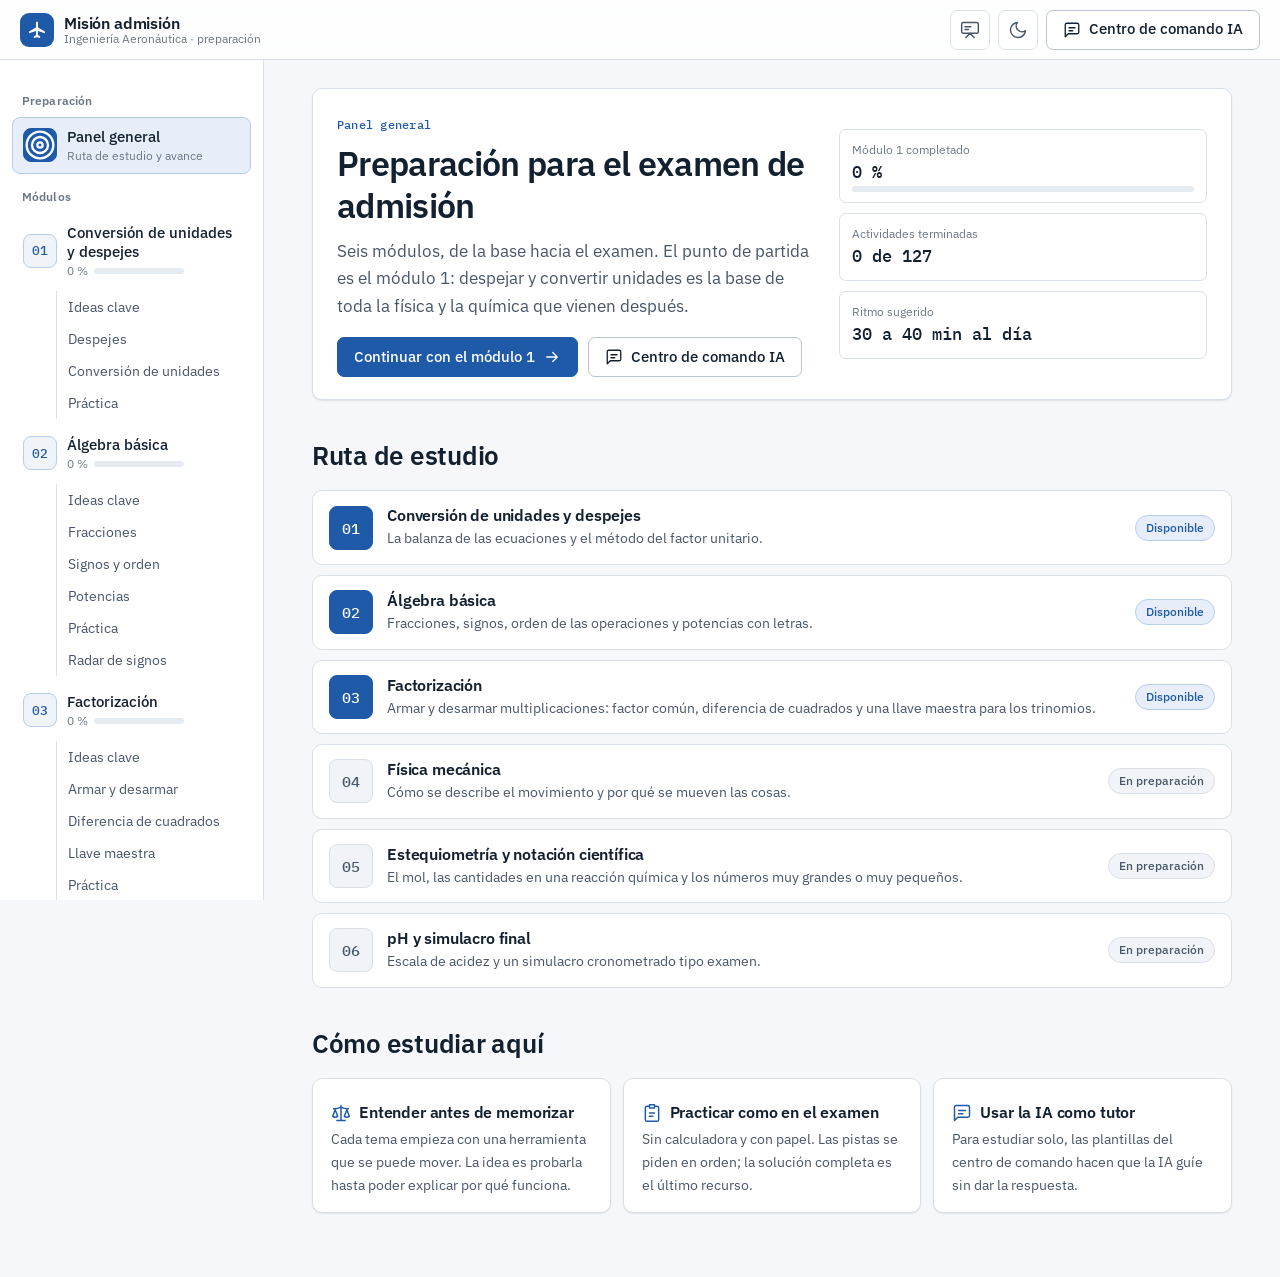
==== commit 6dbd4cb6: "Agrega el módulo 3: factorización Ideas clave en tres partes, con las respuestas tapadas hasta revel" ====
--- a/index.html
+++ b/index.html
@@ -24,6 +24,7 @@
 <link rel="stylesheet" href="css/modulo1.css">
 <link rel="stylesheet" href="css/clase.css">
 <link rel="stylesheet" href="css/modulo2.css">
+<link rel="stylesheet" href="css/modulo3.css">
 
 <!-- Scripts clásicos (sin compilación): funciona abriendo este archivo con doble clic
      y también publicado en GitHub Pages, sin cambios. -->
@@ -47,6 +48,13 @@
 <script defer src="js/m2/exponentes.js"></script>
 <script defer src="js/m2/radar.js"></script>
 <script defer src="js/m2/modulo2.js"></script>
+<script defer src="js/m3/contenido.js"></script>
+<script defer src="js/m3/clase.js"></script>
+<script defer src="js/m3/areas.js"></script>
+<script defer src="js/m3/flechas.js"></script>
+<script defer src="js/m3/cuadrados.js"></script>
+<script defer src="js/m3/llave.js"></script>
+<script defer src="js/m3/modulo3.js"></script>
 <script defer src="js/asistente.js"></script>
 <script defer src="js/plataforma.js"></script>
 </head>
--- a/css/base.css
+++ b/css/base.css
@@ -29,6 +29,11 @@
   --ambar: #b86e00;
   --ambar-suave: #fdf2de;
   --ambar-borde: #efcf95;
+
+  /* Violeta: los números en el módulo 3 (c en la llave maestra) */
+  --violeta: #6c3fb0;
+  --violeta-suave: #f2ecfa;
+  --violeta-borde: #d5c3ee;
 
   /* Estados */
   --exito: #1c7c54;
@@ -79,6 +84,9 @@
     --ambar: #f0b54a;
     --ambar-suave: #33270f;
     --ambar-borde: #6b5222;
+    --violeta: #c3a2f2;
+    --violeta-suave: #251c35;
+    --violeta-borde: #4b3a69;
     --exito: #5bc796;
     --exito-suave: #12291f;
     --exito-borde: #275c43;
@@ -110,6 +118,9 @@
   --ambar: #f0b54a;
   --ambar-suave: #33270f;
   --ambar-borde: #6b5222;
+  --violeta: #c3a2f2;
+  --violeta-suave: #251c35;
+  --violeta-borde: #4b3a69;
   --exito: #5bc796;
   --exito-suave: #12291f;
   --exito-borde: #275c43;
--- a/css/modulo1.css
+++ b/css/modulo1.css
@@ -354,6 +354,21 @@
 .pr-opcion.correcta .pr-letra { background: var(--exito); border-color: var(--exito); color: var(--superficie); }
 .pr-opcion.incorrecta { border-color: var(--error); background: var(--error-suave); }
 .pr-feedback { margin-bottom: 14px; }
+/* Pregunta previa (opcional): por ejemplo, qué llave se usa en el módulo 3 */
+.pr-antes { display: grid; gap: 10px; margin-bottom: 16px; padding: 12px 16px; border: 1.5px solid var(--primario-borde); border-radius: var(--radio); background: var(--primario-suave); }
+.pr-antes-titulo { margin: 0; display: flex; align-items: center; gap: 8px; font-weight: 500; }
+.pr-antes-titulo svg { width: 18px; height: 18px; flex: none; color: var(--primario); }
+.pr-antes { grid-template-columns: minmax(0, 1fr); }
+.pr-antes .fila-botones { gap: 8px; }
+/* Una opción larga se parte en dos renglones en vez de salirse en el celular */
+.pr-antes-op { white-space: normal; text-align: left; padding-block: 6px; }
+.pr-antes > p.texto-3 { margin: 0; font-size: 0.84rem; }
+.pr-antes-op:disabled { opacity: 1; }
+.pr-antes-op:disabled:not(.correcta):not(.incorrecta):not(.tambien) { opacity: 0.55; }
+.pr-antes-op.correcta, .pr-antes-op.correcta:disabled:hover { background: var(--exito-suave); border-color: var(--exito); }
+.pr-antes-op.incorrecta, .pr-antes-op.incorrecta:disabled:hover { background: var(--error-suave); border-color: var(--error); }
+/* También sirve, pero no es la buscada: ni bien ni mal */
+.pr-antes-op.tambien, .pr-antes-op.tambien:disabled:hover { background: var(--superficie); border-color: var(--primario); border-style: dashed; }
 .pr-ayudas { margin-bottom: 12px; }
 .pr-pistas { list-style: none; padding: 0; margin: 0 0 10px; display: grid; gap: 8px; }
 .pr-pistas:empty { display: none; }
--- a/css/clase.css
+++ b/css/clase.css
@@ -120,6 +120,35 @@
 .d-turno .diapo-cuerpo { align-items: flex-start; }
 .d-icono { width: 2.6em; height: 2.6em; display: grid; place-items: center; border-radius: 14px; background: var(--primario); color: var(--sobre-primario); }
 .d-icono svg { width: 1.5em; height: 1.5em; }
+
+/* ---------- Respuestas tapadas (MA.f.oculto) ----------
+   La respuesta ocupa su lugar desde el principio, pero no se ve: así
+   nada se mueve al revelarla. El «?» aparece solo en el paso que sigue. */
+.d-oculta { display: inline-grid; vertical-align: middle; }
+.d-oculta > * { grid-area: 1 / 1; }
+.d-oculta:not(.revelada) > .d-oculta-valor { visibility: hidden; }
+.d-oculta > .d-oculta-antes { visibility: hidden; }
+.d-oculta.proxima > .d-oculta-antes {
+  visibility: visible; display: grid; place-items: center; min-width: 1.7em; padding: 0 0.3em;
+  border: 1.5px dashed var(--primario-borde); border-radius: 0.35em; background: var(--primario-suave);
+  color: var(--primario); font-family: var(--f-mono); font-weight: 600; cursor: pointer;
+}
+.d-oculta.proxima > .d-oculta-antes:empty { visibility: hidden; }
+.d-oculta.revelada > .d-oculta-valor { animation: d-aparece 0.35s ease-out; }
+@keyframes d-aparece { from { opacity: 0; } to { opacity: 1; } }
+.d-oculta-bloque { display: grid; }
+.d-oculta-bloque.con-marca.proxima > .d-oculta-antes { font-size: 2.2em; border-radius: 12px; }
+/* Lo que cambia al revelar: lo de antes se ve, sin recuadro. Por dentro se alinea como una fórmula (.mt). */
+.d-cambia > span { display: inline-flex; align-items: center; justify-content: flex-start; gap: 0.28em; }
+.d-cambia:not(.revelada) > .d-oculta-antes, .d-cambia.proxima > .d-oculta-antes { visibility: visible; display: inline-flex; place-items: initial; min-width: 0; padding: 0; border: 0; background: none; color: inherit; font: inherit; }
+/* Un pedazo que espera su paso, como el «=» de un segundo renglón */
+.d-aun { visibility: hidden; }
+/* Dentro de un dibujo: una etiqueta o un punto del svg */
+.d-oculta-svg { transition: opacity 0.35s ease; }
+.diapo svg .d-oculta-svg:not(.revelada) { opacity: 0; }
+/* «Siguiente» mientras falta revelar algo */
+.pres-control .pres-revelar { background: var(--ambar-suave); color: var(--ambar); border-color: var(--ambar-borde); }
+.pres-control .pres-revelar:hover { background: var(--ambar-suave); color: var(--ambar); border-color: var(--ambar); }
 
 /* En celular la diapositiva crece en alto para que el texto siga legible */
 @media (max-width: 640px) {
--- a/css/modulo2.css
+++ b/css/modulo2.css
@@ -152,7 +152,7 @@
 @media (max-width: 560px) { .m2-reglas-grilla { grid-template-columns: minmax(0, 1fr); } }
 
 /* ---------- Radar de signos (práctica extra) ---------- */
-/* Recordatorio: A (aplica la regla) en azul, B (plata, la trampa) en ámbar */
+/* Recordatorio: A (la regla da el signo) en azul, B (plata, la trampa) en ámbar, C (signos pegados) neutra y a lo ancho */
 .rd-situaciones { display: grid; grid-template-columns: repeat(2, minmax(0, 1fr)); gap: 14px; margin-top: 12px; }
 .rd-situacion { padding: 12px 16px 14px; border: 1px solid var(--borde); border-top: 3px solid var(--primario); border-radius: var(--radio-chico); background: var(--superficie-2); }
 .rd-sit-b { border-top-color: var(--ambar); }
@@ -164,8 +164,13 @@
 .rd-ejemplos li { margin: 0; display: grid; gap: 2px; justify-items: start; }
 .rd-ejemplos li > span:last-child { font-size: 0.85rem; color: var(--texto-3); }
 .rd-ejemplos .mt { white-space: normal; flex-wrap: wrap; }
-.rd-trampa { display: flex; gap: 8px; align-items: flex-start; margin: 14px 0 0; font-size: 0.93rem; }
-.rd-trampa > svg { width: 18px; height: 18px; flex: none; margin-top: 3px; color: var(--ambar); }
+.rd-sit-c { grid-column: 1 / -1; border-top-color: var(--texto-3); }
+.rd-sit-c .rd-letra { color: var(--texto-2); }
+.rd-sit-c .rd-ejemplos { grid-template-columns: repeat(3, minmax(0, 1fr)); gap: 10px 18px; }
+.rd-trampas { list-style: none; margin: 14px 0 0; padding: 0; display: grid; gap: 8px; font-size: 0.93rem; }
+.rd-trampas li { margin: 0; display: flex; gap: 8px; align-items: flex-start; }
+.rd-trampas li > svg { width: 18px; height: 18px; flex: none; margin-top: 3px; color: var(--ambar); }
+@media (max-width: 900px) { .rd-sit-c .rd-ejemplos { grid-template-columns: minmax(0, 1fr); } }
 @media (max-width: 700px) { .rd-situaciones { grid-template-columns: minmax(0, 1fr); } }
 
 /* Gimnasia rápida */
--- a/css/modulo3.css
+++ b/css/modulo3.css
@@ -0,0 +1,296 @@
+/* =====================================================================
+   Módulo 3 · mesa de áreas, todos contra todos (tc-), diferencia de
+   cuadrados, llave maestra, la gráfica de GeoGebra (gg-) y diapositivas
+   de la clase 3. Reutiliza las piezas de los módulos 1 y 2 (banco,
+   bitácora, mensajes, pregunta para predecir, recuadro de cálculo).
+   Colores por tipo de término en todo el módulo: azul es x², ámbar es x
+   y violeta es un número (en la llave maestra, a, b y c).
+   ===================================================================== */
+.m3-seccion > .banco { margin: 8px 0 18px; }
+.m3-seccion .pasos-concepto .mt-bloque { margin: 10px 0 0; font-size: 1.05rem; justify-content: flex-start; }
+.m3-seccion .pasos-concepto p .mt { white-space: normal; flex-wrap: wrap; }
+
+/* Paréntesis pegados a lo que encierran: (x + 2)(x + 3) */
+.m3-par, .m3-grupo { display: inline-flex; align-items: center; }
+.m3-grupo { gap: 0.28em; }
+
+/* ---------- Rectángulo de áreas ----------
+   Los lados se marcan como cotas de un plano: una línea con topes. */
+.ar-rect {
+  --ar-l: 6.6em; --ar-c: 3em; --ar-u: 5.4em; --ar-cab: 2.4em;
+  display: inline-grid; gap: 3px; font-size: 1rem;
+}
+.ar-lado { position: relative; display: grid; place-items: center; padding: 0 0.15em; color: var(--texto-2); font-size: 1.05em; white-space: nowrap; }
+.ar-columna { padding-bottom: 0.55em; }
+.ar-fila { padding-right: 0.6em; }
+.ar-columna::after { content: ""; position: absolute; left: 4px; right: 4px; bottom: 4px; height: 6px; border: 1.5px solid var(--borde-fuerte); border-top: 0; }
+.ar-fila::after { content: ""; position: absolute; top: 4px; bottom: 4px; right: 4px; width: 6px; border: 1.5px solid var(--borde-fuerte); border-left: 0; }
+.ar-lado.lado-activo { color: var(--primario); font-weight: 600; }
+.ar-lado.lado-activo::after { border-color: var(--primario); }
+.ar-lado.lado-activo .num, .ar-lado.lado-activo .vr, .ar-lado.lado-activo .op { color: var(--primario); }
+/* El lado común del factor común */
+.ar-comun { color: var(--primario); font-weight: 600; }
+.ar-comun::after { border-color: var(--primario); }
+.ar-comun.ar-uno .num { color: var(--texto-3); font-weight: 400; }
+.ar-incognita { color: var(--primario); font-weight: 700; }
+.ar-celda {
+  display: grid; place-items: center; min-width: 0; padding: 2px; overflow: hidden;
+  border: 1.5px solid var(--borde-fuerte); border-radius: 5px;
+  background: var(--superficie); color: var(--texto); font-size: 1.1em;
+  transition: background 0.2s ease, border-color 0.2s ease, box-shadow 0.2s ease;
+}
+.ar-celda.t2, .ar-celda.t3 { background: var(--primario-suave); border-color: var(--primario-borde); }
+.ar-celda.t3 { border-color: var(--primario); }
+.ar-celda.t1 { background: var(--ambar-suave); border-color: var(--ambar-borde); }
+.ar-celda.t0 { background: var(--violeta-suave); border-color: var(--violeta-borde); }
+.ar-celda.neg { border-style: dashed; }
+.ar-celda.pendiente { background: var(--superficie); border: 1.5px dashed var(--borde-fuerte); color: var(--texto-3); }
+.ar-celda.activa { border: 2px solid var(--primario); background: var(--primario-suave); color: var(--primario); box-shadow: var(--foco); font-weight: 600; }
+
+/* ---------- Piezas: cuadrado (x²), tira (x) y cuadradito (número) ---------- */
+.ar-pieza {
+  display: inline-grid; place-items: center; padding: 0 0.4em;
+  border: 1.5px solid var(--borde-fuerte); border-radius: 6px;
+  background: var(--superficie); color: var(--texto); font-size: 1.15rem; line-height: 1.1;
+}
+.ar-pieza.t2, .ar-pieza.t3 { min-width: 4.2em; height: 4.2em; background: var(--primario-suave); border-color: var(--primario-borde); }
+.ar-pieza.t1 { min-width: 2.2em; height: 4.2em; background: var(--ambar-suave); border-color: var(--ambar-borde); }
+.ar-pieza.t0 { min-width: 2.2em; height: 2.2em; background: var(--violeta-suave); border-color: var(--violeta-borde); }
+.ar-pieza.neg { border-style: dashed; }
+button.ar-pieza { cursor: pointer; font-family: var(--f-texto); transition: transform 0.15s ease, box-shadow 0.15s ease, border-color 0.15s ease; }
+button.ar-pieza:hover:not(:disabled) { box-shadow: 0 0 0 3px color-mix(in srgb, var(--primario) 25%, transparent); }
+button.ar-pieza:disabled { cursor: default; }
+.ar-pieza.sel { transform: translateY(-4px); border-style: solid; border-color: var(--primario); box-shadow: var(--foco); }
+
+/* ---------- Mesa de áreas ---------- */
+.mesa-ar .banco-cabeza, .mesa-dc .banco-cabeza, .mesa-ll .banco-cabeza { justify-content: space-between; }
+.ar-retos { display: flex; flex-wrap: wrap; gap: 6px 14px; }
+.ar-grupo { display: inline-flex; flex-wrap: wrap; align-items: center; gap: 4px; }
+.ar-grupo-nombre { font-size: 0.74rem; color: var(--texto-3); margin-right: 2px; }
+.ar-grupo .segmento { min-width: 36px; justify-content: center; padding: 0 10px; }
+.ar-reto-pildoras { display: flex; flex-wrap: wrap; gap: 6px; }
+.ar-reto-pildoras .pildora, .dc-reto .pildora, .ll-reto .pildora { font-size: 0.78rem; }
+.ar-mensaje:empty, .dc-mensaje:empty, .ll-mensaje:empty { display: none; }
+.banco-pie .ar-mensaje, .banco-pie .dc-mensaje, .banco-pie .ll-mensaje { margin-bottom: 10px; }
+.ar-mesa { padding: 18px 18px 10px; display: grid; justify-items: center; align-content: center; gap: 14px; min-height: 140px; }
+.ar-expr { font-size: 1.7rem; }
+.ar-figura { max-width: 100%; overflow-x: auto; padding: 2px; }
+.ar-fichas { display: flex; flex-wrap: wrap; align-items: flex-end; justify-content: center; gap: 10px; padding: 4px 0; }
+.ar-linea { font-size: 1.3rem; white-space: normal; flex-wrap: wrap; justify-content: center; row-gap: 8px; }
+.ar-resultado { display: inline-flex; align-items: center; gap: 0.28em; padding: 3px 12px; border-radius: var(--radio); border: 1px solid var(--borde-fuerte); }
+.ar-resultado.listo { background: var(--exito-suave); border-color: var(--exito-borde); }
+.ar-sacar .btn .vr { font-size: 1.12em; }
+/* Un término en dos partes: el número y la letra */
+.ar-campo { display: inline-flex; flex-wrap: wrap; align-items: center; gap: 8px; }
+.ar-campo .campo { width: 96px; }
+.ar-tipos .segmento { min-width: 48px; justify-content: center; }
+.ar-tipos .segmento .vr { font-size: 1.12em; }
+
+/* Desarmar con negativos: sin rectángulo, cada término dividido entre lo que está en todos */
+.ar-division-titulo { margin: 0; font-weight: 500; color: var(--texto-2); text-align: center; }
+.ar-division { display: flex; flex-wrap: wrap; justify-content: center; gap: 12px 0; }
+.ar-div-col { display: grid; justify-items: center; gap: 4px; min-width: 7.5em; padding: 4px 22px; font-size: 1.3rem; }
+.ar-div-col + .ar-div-col { border-left: 1.5px solid var(--borde); }
+.ar-div-entre, .ar-div-entre .num, .ar-div-entre .vr, .ar-div-entre .op { color: var(--primario); font-weight: 600; }
+.ar-div-cociente { align-self: stretch; justify-content: center; padding-top: 4px; border-top: 1.5px solid var(--borde-fuerte); }
+
+/* ---------- Diferencia de cuadrados: cortar y mover ---------- */
+.m3-figura { margin: 8px 0 18px; }
+.dc-lienzo { display: flex; justify-content: center; }
+.dc-svg { width: 100%; max-width: 460px; height: auto; overflow: visible; }
+.dc-texto { text-align: center; max-width: 62ch; min-height: 3.2em; margin: 10px auto 0; color: var(--texto-2); }
+.dc-texto .mt { white-space: normal; flex-wrap: wrap; }
+.dc-botones { justify-content: center; }
+.dc-pieza, .dc-hueco { fill: var(--primario-suave); stroke: transparent; stroke-width: 1.5; transition: fill 0.4s ease, stroke 0.4s ease, opacity 0.4s ease; }
+.dc-p2 { transform-box: fill-box; transform-origin: center; transition: transform 0.9s ease, fill 0.4s ease, stroke 0.4s ease; }
+.dc-svg:not(.paso-0) .dc-hueco { fill: transparent; stroke: var(--ambar); stroke-dasharray: 5 4; }
+.dc-svg.paso-3 .dc-hueco { opacity: 0; }
+.dc-svg.paso-2 .dc-p1, .dc-svg.paso-3 .dc-p1 { stroke: var(--primario); }
+.dc-svg.paso-2 .dc-p2, .dc-svg.paso-3 .dc-p2 { fill: var(--ambar-suave); stroke: var(--ambar); }
+.dc-svg.paso-3 .dc-p2 { transform: translate(129px, -75px) rotate(90deg); }
+.dc-borde { fill: none; stroke: var(--primario); stroke-width: 2; }
+.dc-corte { fill: none; stroke: var(--ambar); stroke-width: 2; stroke-dasharray: 6 4; }
+.dc-borde, .dc-corte, .dc-etq { opacity: 0; transition: opacity 0.4s ease; }
+.dc-svg.paso-0 .v0, .dc-svg.paso-1 .v1, .dc-svg.paso-2 .v2, .dc-svg.paso-3 .v3 { opacity: 1; }
+.dc-svg.paso-3 .v3 { transition-delay: 0.7s; }
+.dc-etq { font-family: var(--f-texto); font-size: 14px; fill: var(--texto-2); }
+.dc-vr { font-family: var(--f-mate); font-style: italic; }
+.dc-area { font-size: 17px; font-weight: 500; fill: var(--texto); }
+.dc-quita { font-weight: 600; fill: var(--ambar); }
+.dc-ecuacion { font-size: 15px; font-weight: 600; fill: var(--texto); }
+.dc-sin-ecuacion .dc-ecuacion { display: none; }
+
+/* ---------- Mesa de cuadrados ---------- */
+.dc-mesa { display: flex; align-items: center; justify-content: center; min-height: 100px; padding: 22px 18px 14px; }
+.dc-expr { font-size: 1.6rem; white-space: normal; flex-wrap: wrap; justify-content: center; row-gap: 10px; }
+
+/* ---------- Llave maestra ---------- */
+.ll-a { --ll: var(--primario); --ll-suave: var(--primario-suave); --ll-borde: var(--primario-borde); }
+.ll-b { --ll: var(--ambar); --ll-suave: var(--ambar-suave); --ll-borde: var(--ambar-borde); }
+.ll-c { --ll: var(--violeta); --ll-suave: var(--violeta-suave); --ll-borde: var(--violeta-borde); }
+.ll-hueco, .ll-coef {
+  display: inline-flex; align-items: center; gap: 0.28em; padding: 0.02em 0.2em;
+  border: 1px solid var(--ll-borde); border-radius: 6px; background: var(--ll-suave); color: var(--ll);
+}
+.ll-hueco .num, .ll-hueco .vr, .ll-hueco .op, .ll-coef .num, .ll-coef .vr, .ll-coef .op, .ll-coef .exp { color: var(--ll); font-weight: 600; }
+/* La llave se resuelve a la vista: titila la parte que se pide ahora y la recién calculada
+   queda en verde un momento. Con movimiento reducido, el resaltado queda quieto. */
+.ll-parte { display: inline-flex; align-items: center; gap: 0.28em; border-radius: 6px; }
+.ll-actual { --anillo: var(--primario); padding: 0.04em 0.22em; background: var(--primario-suave); box-shadow: 0 0 0 2px var(--anillo); animation: ll-titila 1.5s ease-in-out infinite; }
+.ll-hueco.ll-actual { --anillo: var(--ll); background: var(--ll-suave); }
+@keyframes ll-titila {
+  0%, 100% { transform: scale(1); box-shadow: 0 0 0 2px var(--anillo); }
+  50% { transform: scale(1.07); box-shadow: 0 0 0 6px color-mix(in srgb, var(--anillo) 25%, transparent); }
+}
+.ll-recien { animation: ll-recien 1.6s ease-out; }
+@keyframes ll-recien {
+  from { background: var(--exito-suave); box-shadow: 0 0 0 2px var(--exito); }
+  to { background: transparent; box-shadow: 0 0 0 0 transparent; }
+}
+.ll-atasco { padding: 0.04em 0.22em; background: var(--error-suave); box-shadow: 0 0 0 2px var(--error); }
+.ll-llave.ll-en-raices { display: grid; justify-items: center; gap: 10px; }
+.ll-mesa { display: grid; justify-items: center; gap: 12px; padding: 18px 18px 6px; }
+.ll-tri { font-size: 1.6rem; white-space: normal; flex-wrap: wrap; justify-content: center; row-gap: 8px; }
+.ll-formula { max-width: 100%; overflow-x: auto; padding: 4px 2px 8px; }
+.ll-llave { font-size: 1.45rem; }
+.ll-abc { display: flex; flex-wrap: wrap; gap: 10px 18px; }
+.ll-campo { display: inline-flex; align-items: center; gap: 6px; }
+.ll-letra { display: inline-grid; place-items: center; width: 1.8em; height: 1.8em; border-radius: 7px; border: 1px solid var(--ll-borde); background: var(--ll-suave); }
+.ll-letra .vr { color: var(--ll); font-weight: 600; }
+.ll-campo .campo { width: 86px; }
+.ll-ficha { margin: 0 18px 14px; }
+.ll-ficha > summary { list-style: none; cursor: pointer; display: inline-flex; align-items: center; gap: 6px; font-size: 0.88rem; font-weight: 500; color: var(--primario); }
+.ll-ficha > summary::-webkit-details-marker { display: none; }
+.ll-ficha .chev { width: 16px; height: 16px; transition: transform 0.2s ease; }
+.ll-ficha[open] .chev { transform: rotate(90deg); }
+.ll-cuadrados { list-style: none; margin: 10px 0 0; padding: 0; display: grid; grid-template-columns: repeat(auto-fill, minmax(96px, 1fr)); gap: 6px; }
+.ll-cuadrados li { margin: 0; padding: 4px 8px; border: 1px solid var(--borde); border-radius: 6px; background: var(--superficie); font-size: 0.92rem; }
+
+/* ---------- Del dibujo al papel: todos contra todos ----------
+   Las flechas llevan el color del pedazo que dan, como las celdas del
+   rectángulo. */
+.m3-puente { display: grid; grid-template-columns: minmax(0, 0.95fr) minmax(0, 1.05fr); gap: 16px 28px; align-items: center; margin: 4px 0 18px; }
+.m3-puente h3, .m3-moneda h3 { font-size: 1.05rem; margin: 0 0 8px; }
+.m3-puente-texto > p { margin: 0 0 10px; color: var(--texto-2); }
+.m3-puente-texto .mt { white-space: normal; }
+.m3-puente .caja { margin: 12px 0 0; }
+.tc-figura {
+  display: grid; justify-items: center; gap: 10px; min-width: 0; padding: 14px 14px 12px;
+  border: 1px solid var(--borde); border-radius: var(--radio);
+  background-color: var(--superficie);
+  background-image:
+    linear-gradient(var(--cuadricula) 1px, transparent 1px),
+    linear-gradient(90deg, var(--cuadricula) 1px, transparent 1px);
+  background-size: 24px 24px;
+}
+.tc-titulo { justify-self: start; margin: 0; font-size: 0.92rem; font-weight: 600; }
+.tc-lienzo { max-width: 100%; overflow-x: auto; }
+.tc-svg { display: block; max-width: 100%; height: auto; overflow: visible; }
+.tc-t { font-family: var(--f-texto); font-size: 22px; fill: var(--texto); transition: fill 0.2s ease; }
+.tc-op { fill: var(--texto-2); }
+.tc-vr { font-family: var(--f-mate); font-style: italic; }
+.tc-flecha, .tc-punta, .tc-prod, .tc-t { --tc: var(--texto-2); }
+.t2.tc-flecha, .t2.tc-punta, .t2.tc-prod, .t2.tc-t { --tc: var(--primario); }
+.t1.tc-flecha, .t1.tc-punta, .t1.tc-prod, .t1.tc-t { --tc: var(--ambar); }
+.t0.tc-flecha, .t0.tc-punta, .t0.tc-prod, .t0.tc-t { --tc: var(--violeta); }
+.tc-t.activo { fill: var(--tc); font-weight: 600; }
+.tc-flecha { opacity: 0; transition: opacity 0.3s ease; }
+.tc-flecha.visible { opacity: 1; }
+.tc-flecha path { fill: none; stroke: var(--tc); stroke-width: 2; stroke-linecap: round; }
+.tc-flecha.actual path { stroke-width: 2.8; }
+.tc-flecha circle { fill: var(--superficie); stroke: var(--tc); stroke-width: 1.5; }
+.tc-flecha text { font-family: var(--f-mono); font-size: 11px; font-weight: 600; fill: var(--tc); }
+.tc-punta path { fill: var(--tc); }
+.tc-productos { list-style: none; margin: 0; padding: 0; display: flex; flex-wrap: wrap; justify-content: center; gap: 6px 8px; }
+.tc-prod {
+  display: inline-flex; align-items: center; gap: 6px; margin: 0; padding: 3px 10px 3px 4px;
+  border: 1px solid var(--borde); border-radius: 999px; background: var(--superficie); font-size: 0.95rem;
+  visibility: hidden;
+}
+.tc-prod.visible { visibility: visible; }
+.tc-prod.actual { border-color: var(--tc); box-shadow: 0 0 0 2px color-mix(in srgb, var(--tc) 22%, transparent); }
+.tc-n { display: inline-grid; place-items: center; width: 1.6em; height: 1.6em; border-radius: 50%; border: 1.5px solid var(--tc); color: var(--tc); font-family: var(--f-mono); font-size: 0.72rem; font-weight: 600; }
+.tc-res { display: none; }
+.tc-prod.resuelta .tc-res { display: inline-flex; align-items: center; gap: 0.28em; }
+.tc-prod.resuelta .tc-falta { display: none; }
+.tc-falta { color: var(--primario); font-weight: 700; }
+.tc-papel { display: grid; justify-items: center; gap: 4px; font-size: 1.12rem; }
+.tc-papel .mt { white-space: normal; flex-wrap: wrap; justify-content: center; row-gap: 6px; }
+.tc-texto { margin: 0; max-width: 60ch; min-height: 3em; text-align: center; color: var(--texto-2); font-size: 0.92rem; }
+.tc-texto .mt { white-space: normal; flex-wrap: wrap; }
+.tc-botones { justify-content: center; }
+/* La comprobación de la llave maestra */
+.ll-comprobar { margin: 0 18px 14px; }
+
+/* ---------- Raíces y factorización: la gráfica de GeoGebra ---------- */
+.m3-moneda { margin: 4px 0 18px; }
+.m3-moneda > p { margin: 0; max-width: 75ch; color: var(--texto-2); }
+.gg-moneda { display: grid; grid-template-columns: minmax(0, 1fr) auto minmax(0, 1fr); align-items: center; gap: 10px 16px; margin: 14px 0 18px; }
+.gg-cara { display: grid; justify-items: center; gap: 6px; padding: 12px 14px; border: 1px solid var(--borde); border-radius: var(--radio); background: var(--superficie-2); text-align: center; font-size: 1.15rem; }
+.gg-cara .etiqueta { font-size: 0.72rem; }
+.gg-cara .mt { white-space: normal; flex-wrap: wrap; justify-content: center; }
+.gg-vias { display: grid; gap: 8px; }
+.gg-via { display: flex; align-items: center; gap: 6px; margin: 0; font-size: 0.84rem; color: var(--texto-2); }
+.gg-via svg { width: 18px; height: 18px; flex: none; color: var(--primario); }
+/* La instrucción y los trinomios van pegados encima de la calculadora, que usa todo el ancho:
+   GeoGebra necesita lugar (con menos de unos 600 px de ancho su panel o su teclado tapan la gráfica) */
+.gg-guia { display: grid; grid-template-columns: minmax(0, 0.9fr) minmax(0, 1.1fr); gap: 12px 18px; align-items: start; margin-bottom: 12px; }
+.gg-clave { margin: 0; padding: 12px 14px; border: 1px solid var(--primario-borde); border-left: 3px solid var(--primario); border-radius: var(--radio-chico); background: var(--primario-suave); font-weight: 500; }
+.gg-guia h4 { margin: 0 0 8px; font-size: 0.92rem; }
+.gg-pruebas { list-style: none; margin: 0; padding: 0; display: grid; gap: 8px; }
+.gg-pruebas li { display: grid; gap: 4px; margin: 0; padding: 8px 10px; border: 1px solid var(--borde); border-radius: var(--radio-chico); background: var(--superficie); font-size: 0.86rem; color: var(--texto-2); }
+.gg-pruebas li .mt { white-space: normal; flex-wrap: wrap; }
+.gg-prueba-cabeza { display: flex; flex-wrap: wrap; align-items: center; justify-content: space-between; gap: 6px; }
+.gg-prueba-cabeza > .mt { font-size: 1.05rem; color: var(--texto); }
+.gg-marco { position: relative; height: 500px; border: 1px solid var(--borde-fuerte); border-radius: var(--radio); overflow: hidden; background: var(--superficie-2); }
+.gg-cargando { position: absolute; inset: 0; margin: 0; display: grid; place-items: center; padding: 16px; text-align: center; color: var(--texto-3); font-size: 0.88rem; }
+.gg-iframe { position: absolute; inset: 0; width: 100%; height: 100%; border: 0; }
+.gg-pie { display: flex; flex-wrap: wrap; align-items: center; justify-content: space-between; gap: 10px 16px; margin-top: 10px; }
+.gg-pie .texto-3 { flex: 1 1 380px; margin: 0; font-size: 0.84rem; }
+@media (max-width: 760px) { .m3-puente, .gg-guia { grid-template-columns: minmax(0, 1fr); } }
+
+/* ---------- Resumen de reglas (seis cajas) ---------- */
+.m3-reglas-grilla { grid-template-columns: repeat(3, minmax(0, 1fr)); }
+.m3-reglas-nota { margin: 8px 0 0; font-size: 0.86rem; color: var(--texto-2); }
+@media (max-width: 1100px) { .m3-reglas-grilla { grid-template-columns: repeat(2, minmax(0, 1fr)); } }
+@media (max-width: 560px) { .m3-reglas-grilla { grid-template-columns: minmax(0, 1fr); } }
+.m3-reglas-grilla .fr { font-size: 0.92em; }
+
+@media (max-width: 640px) {
+  .ar-rect { font-size: 0.86rem; }
+  .ar-mesa { padding: 14px 10px 8px; }
+  .ar-expr { font-size: 1.35rem; }
+  .ar-linea { font-size: 1.1rem; }
+  .ar-pieza { font-size: 1rem; }
+  .dc-mesa { padding: 16px 10px 12px; }
+  .dc-expr, .ll-tri { font-size: 1.3rem; }
+  .ll-llave { font-size: 1.12rem; }
+  .ll-mesa { padding: 14px 10px 6px; }
+  .ll-ficha, .ll-comprobar { margin: 0 12px 12px; }
+  .tc-figura { padding: 12px 10px 10px; }
+  .gg-moneda { grid-template-columns: minmax(0, 1fr); }
+  .gg-vias { justify-items: center; }
+  .gg-via svg { transform: rotate(90deg); }
+  .gg-marco { height: 440px; }
+}
+
+/* ---------- Diapositivas de la clase 3 ---------- */
+.d-rect { display: flex; justify-content: center; }
+.diapo .ar-rect { font-size: 0.8em; }
+.diapo .ar-pieza { font-size: 0.78em; }
+.d-piezas { display: flex; flex-wrap: wrap; align-items: flex-end; gap: 0.8em 1.8em; }
+.d-piezas > div { display: grid; justify-items: center; gap: 0.3em; }
+.d-piezas small { font-size: 0.62em; color: var(--texto-3); }
+.d-figura svg { max-width: 100%; }
+.d-grafica { width: 100%; height: auto; overflow: visible; }
+.dg-suelo { stroke: var(--texto-3); stroke-width: 2; }
+.dg-curva { fill: none; stroke: var(--primario); stroke-width: 3; stroke-linecap: round; stroke-linejoin: round; }
+.dg-raiz { fill: var(--ambar); }
+.dg-etq { font-family: var(--f-texto); font-size: 14px; font-weight: 500; fill: var(--texto); }
+.dg-suave { font-weight: 400; fill: var(--texto-3); }
+.d-llave { font-size: 1.25em; }
+.d-dos-grafica { grid-template-columns: minmax(0, 0.78fr) minmax(0, 1.22fr); }
+.diapo .ll-coef, .diapo .ll-hueco { font-size: 1em; }
+@media (max-width: 640px) {
+  .diapo .ar-rect { font-size: 0.72em; }
+}
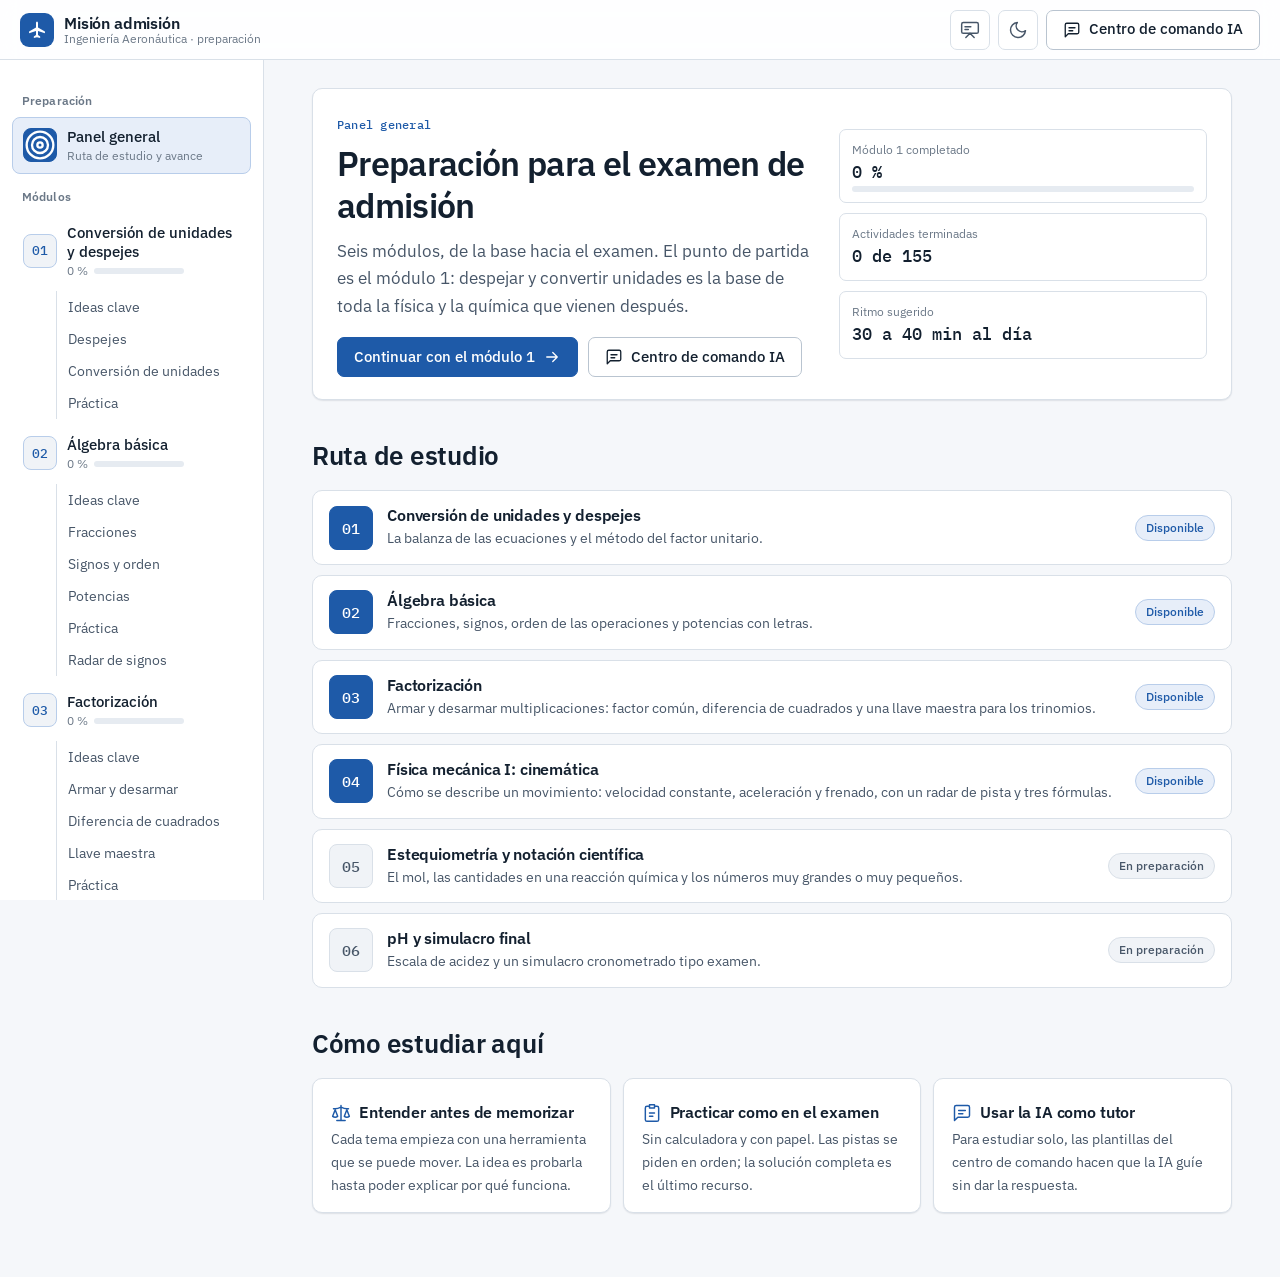
==== commit cfd23b96: "Agrega el módulo 4: física mecánica I, cinemática Radar de pista con modo libre (velocidad constante" ====
--- a/index.html
+++ b/index.html
@@ -25,6 +25,7 @@
 <link rel="stylesheet" href="css/clase.css">
 <link rel="stylesheet" href="css/modulo2.css">
 <link rel="stylesheet" href="css/modulo3.css">
+<link rel="stylesheet" href="css/modulo4.css">
 
 <!-- Scripts clásicos (sin compilación): funciona abriendo este archivo con doble clic
      y también publicado en GitHub Pages, sin cambios. -->
@@ -55,6 +56,11 @@
 <script defer src="js/m3/cuadrados.js"></script>
 <script defer src="js/m3/llave.js"></script>
 <script defer src="js/m3/modulo3.js"></script>
+<script defer src="js/m4/contenido.js"></script>
+<script defer src="js/m4/clase.js"></script>
+<script defer src="js/m4/radar.js"></script>
+<script defer src="js/m4/formulas.js"></script>
+<script defer src="js/m4/modulo4.js"></script>
 <script defer src="js/asistente.js"></script>
 <script defer src="js/plataforma.js"></script>
 </head>
--- a/css/modulo4.css
+++ b/css/modulo4.css
@@ -0,0 +1,153 @@
+/* =====================================================================
+   Módulo 4 · radar de pista (rp-), fórmulas en la balanza (fb-) y
+   diapositivas de la clase 4. Reutiliza las piezas de los módulos 1 y
+   2 (banco, bitácora, mensajes, pregunta para predecir, recuadro de
+   cálculo, origen).
+   Colores: azul es la velocidad (la flecha y su instrumento); ámbar es
+   la aceleración, las huellas de cada segundo y lo que se cancela.
+   ===================================================================== */
+.m4-seccion > .banco { margin: 8px 0 18px; }
+.m4-seccion .pasos-concepto .mt-bloque { margin: 10px 0 0; font-size: 1.05rem; justify-content: flex-start; }
+
+/* ---------- Comunes a las dos herramientas ---------- */
+.mesa-rp .banco-cabeza, .mesa-fb .banco-cabeza { justify-content: space-between; }
+.m4-retos { display: flex; flex-wrap: wrap; gap: 6px 14px; }
+.m4-grupo { display: inline-flex; flex-wrap: wrap; align-items: center; gap: 4px; }
+.m4-grupo-nombre { font-size: 0.74rem; color: var(--texto-3); margin-right: 2px; }
+.m4-grupo .segmento { min-width: 36px; justify-content: center; padding: 0 10px; }
+.m4-pildoras { display: flex; flex-wrap: wrap; gap: 6px; }
+.m4-pildoras .pildora, .rp-datos .pildora { font-size: 0.78rem; }
+.rp-mensaje:empty, .fb-mensaje:empty, .rp-botones:empty, .fb-botones:empty { display: none; }
+.banco-pie .rp-mensaje, .banco-pie .fb-mensaje { margin-bottom: 10px; }
+.banco-pie .rp-mensaje:last-child, .banco-pie .fb-mensaje:last-child { margin-bottom: 0; }
+.mesa-rp .banco-pie:has(> .rp-mensaje:empty + .rp-botones:empty) { display: none; }
+.mesa-rp .mensaje .mt, .mesa-fb .mensaje .mt { white-space: normal; flex-wrap: wrap; }
+
+/* ---------- Radar de pista ---------- */
+.rp-datos { display: flex; flex-wrap: wrap; gap: 6px; margin-top: 10px; }
+.rp-controles { padding: 14px 18px 0; display: grid; gap: 12px; }
+.rp-deslizadores { display: grid; grid-template-columns: repeat(auto-fit, minmax(220px, 1fr)); gap: 12px 24px; max-width: 760px; }
+.rp-controles .segmento:disabled, .rp-controles input:disabled { opacity: 0.55; cursor: default; }
+.rp-escena { margin: 14px 18px 0; border: 1px solid var(--borde); border-radius: var(--radio); background: var(--superficie); overflow: hidden; }
+.rp-svg { display: block; width: 100%; height: auto; }
+.rp-asfalto { fill: var(--superficie-3); stroke: var(--borde-fuerte); stroke-width: 1; }
+.rp-umbral { stroke: var(--texto-3); stroke-width: 3; stroke-dasharray: 6 4; }
+.rp-eje { stroke: var(--borde-fuerte); stroke-width: 3; stroke-dasharray: 16 12; }
+.rp-tick { stroke: var(--texto-3); stroke-width: 1.5; }
+.rp-etq-escala, .rp-etq-huella, .rp-etq-tramo, .rp-etq-marca { font-family: var(--f-mono); font-size: 11px; }
+.rp-etq-escala { fill: var(--texto-3); }
+.rp-huella { stroke: var(--ambar); stroke-width: 2; }
+.rp-etq-huella { fill: var(--ambar); font-weight: 600; }
+.rp-etq-tramo { fill: var(--texto-2); }
+.rp-marca { stroke: var(--texto); stroke-width: 2; stroke-dasharray: 5 4; }
+.rp-etq-marca { fill: var(--texto); font-weight: 600; }
+.rp-avion { fill: var(--texto); }
+.rp-flecha { stroke: var(--primario); stroke-width: 4; stroke-linecap: round; }
+.rp-punta { fill: var(--primario); }
+
+.rp-tablero { display: grid; grid-template-columns: repeat(4, minmax(0, 1fr)); gap: 10px; padding: 14px 18px; }
+.rp-instrumento {
+  display: grid; gap: 2px; min-width: 0; padding: 10px 12px;
+  border: 1px solid var(--borde); border-radius: var(--radio-chico); background: var(--superficie);
+}
+.rp-instrumento small { font-size: 0.76rem; color: var(--texto-3); }
+.rp-instrumento div { display: flex; align-items: baseline; gap: 4px; min-width: 0; }
+.rp-instrumento b { font-family: var(--f-mono); font-size: 1.5rem; font-weight: 500; font-variant-numeric: tabular-nums; line-height: 1.1; }
+.rp-instrumento span { font-size: 0.82rem; color: var(--texto-2); }
+.rp-i-v { background: var(--primario-suave); border-color: var(--primario-borde); }
+.rp-i-v b { color: var(--primario); }
+.rp-i-a b { color: var(--ambar); }
+
+.rp-prediccion { display: flex; flex-wrap: wrap; align-items: center; gap: 10px; }
+.rp-prediccion .campo { width: 120px; }
+.rp-prediccion .btn svg { width: 16px; height: 16px; }
+.rp-tabla td { font-family: var(--f-mono); font-size: 0.86rem; font-variant-numeric: tabular-nums; padding: 6px 10px; white-space: nowrap; }
+.rp-tabla td:last-child { color: var(--ambar); }
+.rp-tabla tr.rp-ultima td { color: var(--primario); font-weight: 600; }
+@media (max-width: 640px) {
+  .rp-escena { margin: 12px 12px 0; }
+  .rp-controles { padding: 12px 12px 0; }
+  .rp-tablero { grid-template-columns: repeat(2, minmax(0, 1fr)); padding: 12px; gap: 8px; }
+  .rp-instrumento b { font-size: 1.25rem; }
+}
+
+/* ---------- Balanza de las fórmulas ----------
+   Un plato por lado de la igualdad y el «=» en el apoyo. Al aplicar una
+   operación, la operación aparece sobre los dos platos y el brazo
+   apenas se mueve: sigue en equilibrio. */
+.fb-balanza { display: grid; justify-items: center; width: 100%; max-width: 640px; margin: 0 auto; }
+.fb-brazo { display: grid; width: 100%; transform-origin: 50% 100%; }
+.fb-platos { display: flex; justify-content: space-between; align-items: flex-end; gap: 8%; padding: 0 3%; }
+.fb-plato { display: grid; justify-items: center; align-content: end; flex: 0 1 auto; min-width: 30%; }
+.fb-op { min-height: 1.7em; display: flex; align-items: center; color: var(--ambar); font-weight: 600; }
+.fb-op .mt { padding: 0.1em 0.5em; border-radius: 999px; background: var(--ambar-suave); border: 1px solid var(--ambar-borde); animation: entrar 0.25s ease; }
+.fb-op .op, .fb-op .vr, .fb-op .num { color: var(--ambar); }
+.fb-carga {
+  max-width: 100%; padding: 0.5em 0.8em; text-align: center;
+  border: 1.5px solid var(--borde-fuerte); border-radius: var(--radio-chico);
+  background: var(--superficie); box-shadow: var(--sombra-1); font-size: 1.3rem;
+}
+.fb-carga .mt { white-space: normal; flex-wrap: wrap; justify-content: center; row-gap: 0.25em; }
+.fb-bandeja { display: block; width: 86%; height: 6px; margin-top: 6px; border-radius: 3px; background: var(--primario); }
+.fb-poste { display: block; width: 3px; height: 18px; background: var(--borde-fuerte); }
+.fb-viga { height: 10px; border-radius: 5px; background: var(--borde-fuerte); }
+.fb-fulcro { position: relative; width: 0; height: 0; border-left: 30px solid transparent; border-right: 30px solid transparent; border-bottom: 44px solid var(--texto-3); }
+.fb-fulcro span { position: absolute; left: -10px; top: 17px; width: 20px; text-align: center; color: var(--superficie); font-weight: 700; font-size: 1.15rem; line-height: 1; }
+.fb-base { width: 150px; height: 8px; border-radius: 4px; background: var(--borde-fuerte); }
+.fb-tambalea .fb-brazo { animation: fb-tambalear 1.1s ease-in-out; }
+@keyframes fb-tambalear {
+  0%, 100% { transform: rotate(0); }
+  30% { transform: rotate(-1.4deg); }
+  65% { transform: rotate(0.9deg); }
+}
+.fb-mini .fb-op { display: none; }
+.fb-mini .fb-carga { font-size: 1rem; padding: 0.35em 0.55em; box-shadow: none; }
+.fb-mini .fb-carga .mt { white-space: nowrap; flex-wrap: nowrap; }
+.fb-mini .fb-platos { gap: 4%; padding: 0; }
+.fb-mini .fb-bandeja { height: 4px; margin-top: 4px; }
+.fb-mini .fb-poste { height: 10px; }
+.fb-mini .fb-viga { height: 7px; }
+.fb-mini .fb-fulcro { border-left-width: 20px; border-right-width: 20px; border-bottom-width: 30px; }
+.fb-mini .fb-fulcro span { left: -8px; top: 12px; width: 16px; font-size: 0.85rem; }
+.fb-mini .fb-base { width: 90px; height: 6px; }
+
+/* Tarjetas de fórmulas */
+.fb-tarjetas { display: grid; grid-template-columns: repeat(auto-fit, minmax(280px, 1fr)); gap: 14px; margin: 8px 0 18px; }
+.fb-tarjeta { display: grid; gap: 12px; align-content: start; }
+.fb-tarjetas > .tarjeta + .tarjeta { margin-top: 0; }
+.fb-tarjeta h3 { font-size: 1rem; margin: 2px 0 0; }
+.fb-tarjeta p { margin: 0; font-size: 0.9rem; }
+.fb-letras { list-style: none; padding: 0; margin: 0; display: grid; gap: 4px; font-size: 0.88rem; color: var(--texto-2); }
+.fb-tarjeta .btn { justify-self: start; }
+
+/* Mesa de las fórmulas */
+.fb-mesa { padding: 16px 18px 12px; display: grid; gap: 12px; justify-items: center; }
+.fb-meta { display: flex; flex-wrap: wrap; justify-content: center; gap: 6px; }
+.fb-pregunta .fila-botones .btn { min-width: 64px; justify-content: center; }
+.fb-opcion .mt { font-size: 1.05rem; }
+.fb-opcion.incorrecta, .fb-opcion.incorrecta:disabled:hover { background: var(--error-suave); border-color: var(--error); opacity: 1; }
+.fb-calculo label { font-size: 1rem; flex-basis: 100%; display: block; }
+.fb-calculo label .mt { white-space: normal; }
+.fb-pasos .mt { flex-wrap: wrap; }
+@media (max-width: 640px) {
+  .fb-carga { font-size: 1.05rem; padding: 0.4em 0.5em; }
+  .fb-platos { gap: 6%; padding: 0; }
+  .fb-mesa { padding: 14px 12px 10px; }
+}
+
+/* ---------- Diapositivas de la clase 4 ---------- */
+.m4-tres { display: grid; grid-template-columns: repeat(3, minmax(0, 1fr)); gap: 2cqw; }
+.d-tarjetas.m4-tres .d-tarjeta .mt { font-size: 1.4em; }
+.m4-balanzas > div { display: grid; justify-items: center; align-content: end; gap: 0.5em; }
+.m4-balanzas .d-num { text-align: center; }
+.diapo .fb-carga { font-size: 0.8em; }
+.m4-balanzas .fb-carga { font-size: 0.72em; }
+.diapo .d-dos .fb-carga { font-size: 1.1em; }
+.rp-figura { display: block; width: 100%; height: auto; }
+.diapo .rp-figura { max-width: 80%; margin: 0 auto; }
+.rp-figura text { font-size: 13px; }
+.m4-serie th, .m4-serie td { text-align: center; }
+.m4-serie th { text-align: left; }
+@media (max-width: 640px) {
+  .m4-tres { grid-template-columns: minmax(0, 1fr); }
+}
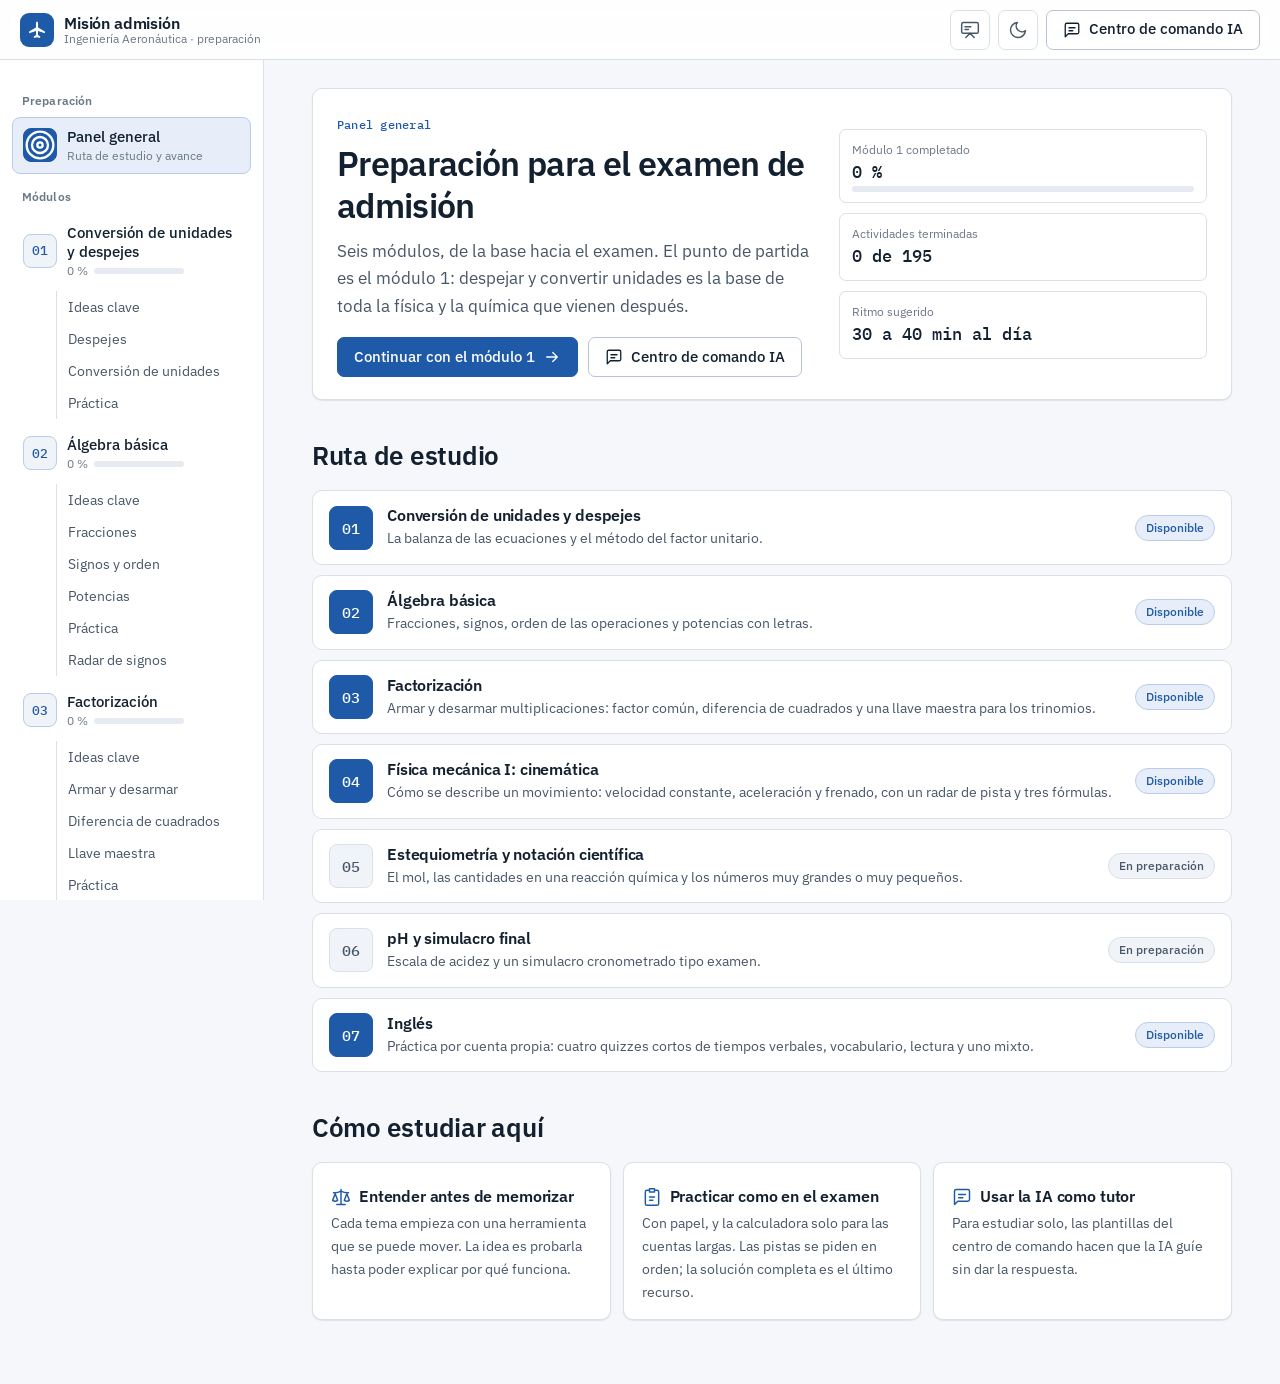
==== commit daedd343: "Clase 4 con 30 minutos de ejercicios tipo examen y quizzes de inglés La clase 4 queda en unos 17 min" ====
--- a/index.html
+++ b/index.html
@@ -26,6 +26,7 @@
 <link rel="stylesheet" href="css/modulo2.css">
 <link rel="stylesheet" href="css/modulo3.css">
 <link rel="stylesheet" href="css/modulo4.css">
+<link rel="stylesheet" href="css/ingles.css">
 
 <!-- Scripts clásicos (sin compilación): funciona abriendo este archivo con doble clic
      y también publicado en GitHub Pages, sin cambios. -->
@@ -61,6 +62,8 @@
 <script defer src="js/m4/radar.js"></script>
 <script defer src="js/m4/formulas.js"></script>
 <script defer src="js/m4/modulo4.js"></script>
+<script defer src="js/ingles/contenido.js"></script>
+<script defer src="js/ingles/ingles.js"></script>
 <script defer src="js/asistente.js"></script>
 <script defer src="js/plataforma.js"></script>
 </head>
--- a/css/ingles.css
+++ b/css/ingles.css
@@ -0,0 +1,40 @@
+/* =====================================================================
+   Inglés · los quizzes (in-). Reutiliza la práctica del módulo 1 y las
+   tablas de siempre; aquí solo van la oración destacada, los textos de
+   lectura, las tarjetas de los cuatro quizzes y el repaso plegable.
+   ===================================================================== */
+.in-seccion { margin-top: 22px; }
+
+/* Los cuatro quizzes, como los pasos de un módulo */
+.in-quizzes { display: grid; grid-template-columns: repeat(4, minmax(0, 1fr)); gap: 12px; margin: 0 0 16px; padding: 0; list-style: none; }
+.in-quizzes li { margin: 0; padding: 14px 16px; background: var(--superficie); border: 1px solid var(--borde); border-radius: var(--radio); }
+.in-quizzes .pc-num { font-family: var(--f-mono); font-size: 0.78rem; color: var(--primario); font-weight: 500; }
+.in-quizzes h3 { font-size: 0.98rem; margin: 2px 0 4px; }
+.in-quizzes p { font-size: 0.88rem; color: var(--texto-2); margin: 0; }
+@media (max-width: 1100px) { .in-quizzes { grid-template-columns: repeat(2, minmax(0, 1fr)); } }
+@media (max-width: 560px) { .in-quizzes { grid-template-columns: minmax(0, 1fr); } }
+
+/* Repaso plegable */
+.in-repaso { margin-bottom: 18px; padding: 0; }
+.in-repaso > summary { display: flex; align-items: center; gap: 10px; padding: 14px 18px; cursor: pointer; font-weight: 600; list-style: none; }
+.in-repaso > summary::-webkit-details-marker { display: none; }
+.in-repaso > summary svg { width: 18px; height: 18px; color: var(--primario); flex: none; }
+.in-repaso > summary .chev { transition: transform 0.2s ease; color: var(--texto-3); }
+.in-repaso[open] > summary .chev { transform: rotate(90deg); }
+.in-repaso-grilla { display: grid; grid-template-columns: minmax(0, 1.5fr) minmax(0, 1fr); gap: 18px 28px; padding: 0 18px 18px; }
+.in-repaso h4 { font-size: 0.95rem; margin: 6px 0 6px; }
+.in-repaso ul { margin: 0 0 10px; padding-left: 1.1em; display: grid; gap: 4px; font-size: 0.9rem; }
+.in-repaso .tabla { font-size: 0.86rem; }
+.in-repaso .tabla td { padding: 7px 8px; }
+.in-repaso p { font-size: 0.88rem; margin: 4px 0 0; }
+@media (max-width: 900px) { .in-repaso-grilla { grid-template-columns: minmax(0, 1fr); } }
+
+/* La oración del ejercicio y los textos de lectura */
+.in-frase, .in-lectura {
+  display: block; margin: 10px 0 0; padding: 10px 14px;
+  border-left: 3px solid var(--primario); border-radius: 0 var(--radio-chico) var(--radio-chico) 0;
+  background: var(--superficie-2); color: var(--texto);
+}
+.in-frase { font-size: 1.12rem; font-weight: 500; }
+.in-lectura { font-size: 0.98rem; line-height: 1.6; max-width: 72ch; }
+.in-pregunta { display: block; margin-top: 12px; font-weight: 600; }
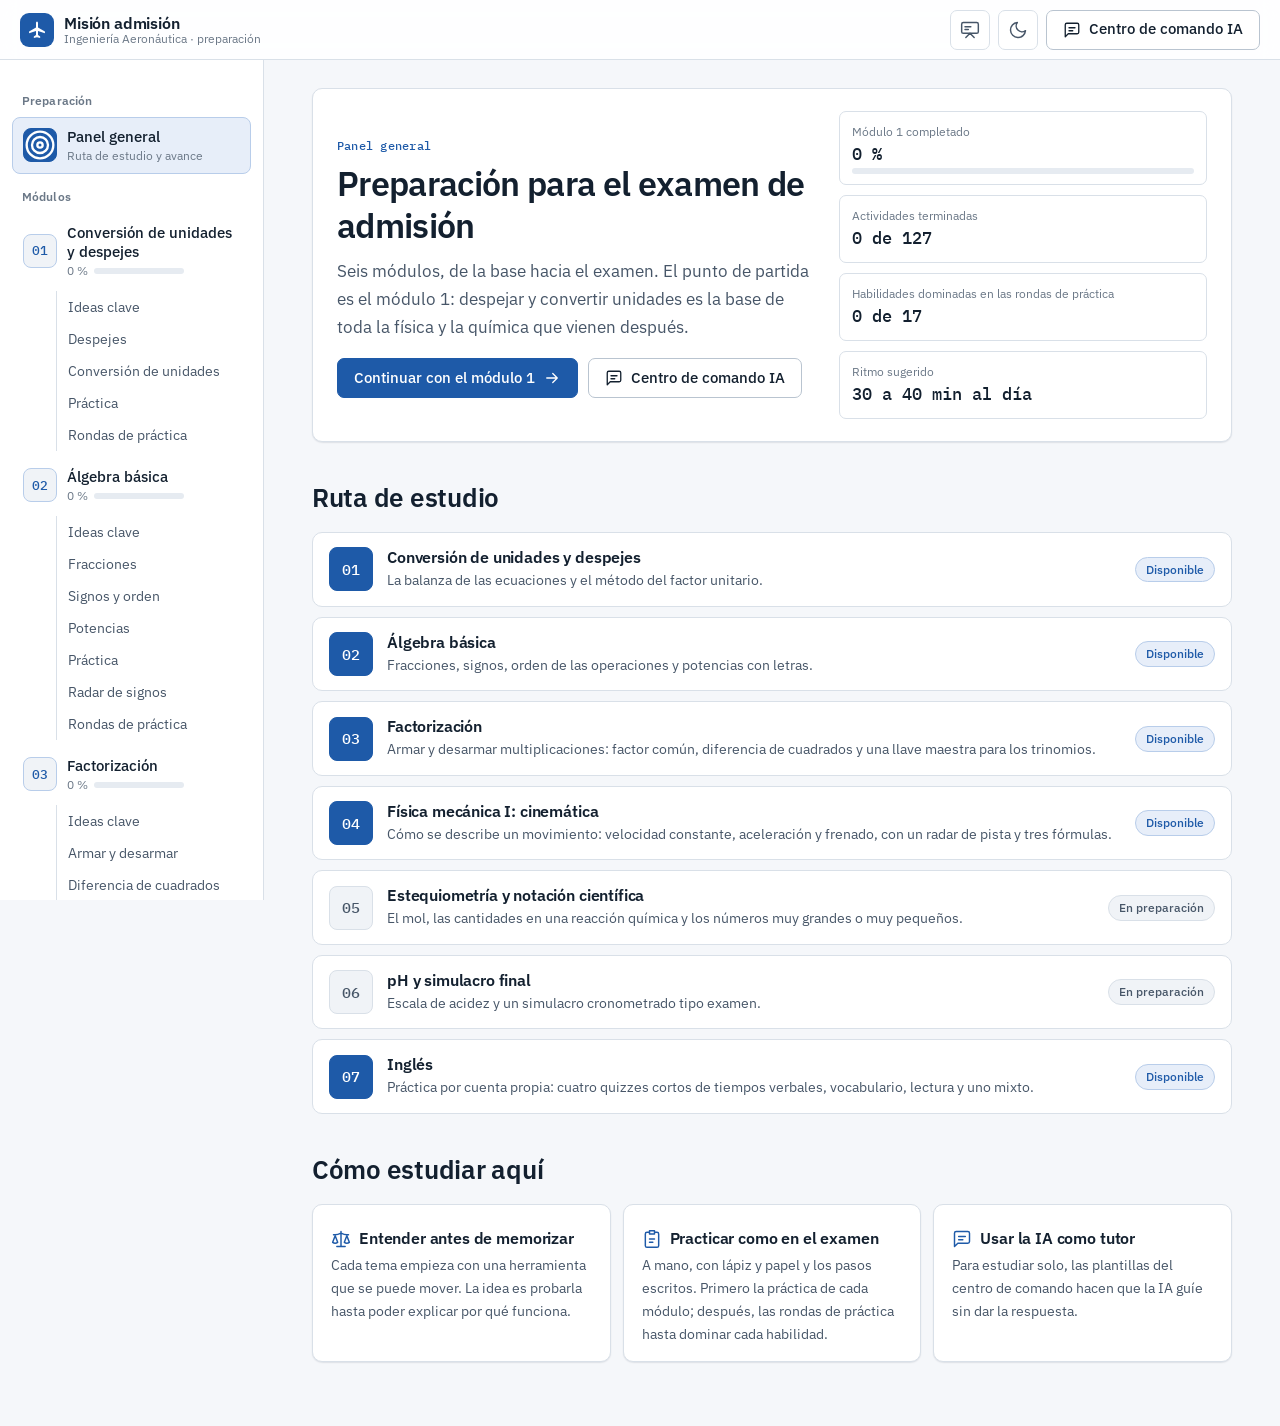
==== commit 038ced5e: "Agrega rondas de práctica a los módulos 1 a 3 Después de la práctica fija de cada módulo, rondas cor" ====
--- a/index.html
+++ b/index.html
@@ -25,14 +25,14 @@
 <link rel="stylesheet" href="css/clase.css">
 <link rel="stylesheet" href="css/modulo2.css">
 <link rel="stylesheet" href="css/modulo3.css">
-<link rel="stylesheet" href="css/modulo4.css">
-<link rel="stylesheet" href="css/ingles.css">
+<link rel="stylesheet" href="css/rondas.css">
 
 <!-- Scripts clásicos (sin compilación): funciona abriendo este archivo con doble clic
      y también publicado en GitHub Pages, sin cambios. -->
 <script defer src="js/nucleo.js"></script>
 <script defer src="js/pizarra.js"></script>
 <script defer src="js/catalogo.js"></script>
+<script defer src="js/rondas.js"></script>
 <script defer src="js/m1/algebra.js"></script>
 <script defer src="js/m1/unidades.js"></script>
 <script defer src="js/m1/contenido.js"></script>
@@ -41,6 +41,7 @@
 <script defer src="js/m1/balanza.js"></script>
 <script defer src="js/m1/conversor.js"></script>
 <script defer src="js/m1/practica.js"></script>
+<script defer src="js/m1/rondas.js"></script>
 <script defer src="js/m1/modulo1.js"></script>
 <script defer src="js/m2/contenido.js"></script>
 <script defer src="js/m2/clase.js"></script>
@@ -49,6 +50,7 @@
 <script defer src="js/m2/operaciones.js"></script>
 <script defer src="js/m2/exponentes.js"></script>
 <script defer src="js/m2/radar.js"></script>
+<script defer src="js/m2/rondas.js"></script>
 <script defer src="js/m2/modulo2.js"></script>
 <script defer src="js/m3/contenido.js"></script>
 <script defer src="js/m3/clase.js"></script>
@@ -56,14 +58,8 @@
 <script defer src="js/m3/flechas.js"></script>
 <script defer src="js/m3/cuadrados.js"></script>
 <script defer src="js/m3/llave.js"></script>
+<script defer src="js/m3/rondas.js"></script>
 <script defer src="js/m3/modulo3.js"></script>
-<script defer src="js/m4/contenido.js"></script>
-<script defer src="js/m4/clase.js"></script>
-<script defer src="js/m4/radar.js"></script>
-<script defer src="js/m4/formulas.js"></script>
-<script defer src="js/m4/modulo4.js"></script>
-<script defer src="js/ingles/contenido.js"></script>
-<script defer src="js/ingles/ingles.js"></script>
 <script defer src="js/asistente.js"></script>
 <script defer src="js/plataforma.js"></script>
 </head>
--- a/css/componentes.css
+++ b/css/componentes.css
@@ -102,8 +102,9 @@
 .caja-neutra { background: var(--superficie-2); border-left-color: var(--borde-fuerte); }
 
 /* ---------- Pestañas del módulo ---------- */
+/* Si no caben en una fila, pasan a la siguiente: ninguna pestaña queda escondida */
 .pestanas {
-  display: flex; gap: 4px; padding: 4px;
+  display: flex; flex-wrap: wrap; gap: 4px; padding: 4px;
   background: var(--superficie-2); border: 1px solid var(--borde); border-radius: 10px;
   margin: 22px 0 28px;
   overflow-x: auto; scrollbar-width: none;
@@ -190,7 +191,8 @@
 }
 
 /* ---------- Cabecera de módulo ---------- */
-.mod-cabeza { display: grid; grid-template-columns: minmax(0, 1fr) auto; gap: 18px 28px; align-items: end; }
+/* El título tiene un ancho mínimo: si no caben, los datos pasan a otra fila */
+.mod-cabeza { display: grid; grid-template-columns: minmax(360px, 1fr) auto; gap: 18px 28px; align-items: end; }
 .mod-cabeza h1 { margin: 4px 0 8px; }
 .mod-cabeza .entrada { margin: 0; }
 .mod-resumen { display: flex; gap: 8px; flex-wrap: wrap; justify-content: flex-end; }
@@ -230,6 +232,8 @@
   /* Seis pestañas no caben en una fila: dos filas de tres */
   .pestanas:has(> .pestana:nth-child(6)) { flex-wrap: wrap; }
   .pestanas:has(> .pestana:nth-child(6)) > .pestana { flex: 1 1 30%; }
+  /* Siete: una fila de cuatro y otra de tres */
+  .pestanas:has(> .pestana:nth-child(7)) > .pestana { flex-basis: 22%; }
 }
 
 /* ---------- Panel general (inicio) ---------- */
--- a/css/rondas.css
+++ b/css/rondas.css
@@ -0,0 +1,55 @@
+/* =====================================================================
+   Rondas de práctica (rn-), motor compartido de los módulos 1 a 3
+   Reutiliza .pasos-concepto de las secciones y .pr-mapa, .pr-punto,
+   .pr-opcion, .pr-letra y .pr-solucion de la práctica.
+   ===================================================================== */
+
+/* ---------- Cómo se trabaja y cuántas habilidades están dominadas ---------- */
+.rn-como { margin-bottom: 14px; }
+.rn-resumen { display: flex; flex-wrap: wrap; align-items: center; gap: 6px; margin: 0 0 12px; font-size: 0.95rem; color: var(--texto-2); }
+.rn-resumen b { font-family: var(--f-mono); font-weight: 500; color: var(--texto); }
+.rn-resumen svg { width: 17px; height: 17px; color: var(--exito); }
+
+/* ---------- Habilidades ---------- */
+.rn-habilidades { display: grid; grid-template-columns: repeat(auto-fill, minmax(220px, 1fr)); gap: 10px; margin-bottom: 16px; }
+.rn-hab {
+  display: grid; gap: 6px; align-content: start; text-align: left;
+  padding: 12px 14px; border: 1px solid var(--borde-fuerte); border-radius: var(--radio);
+  background: var(--superficie); color: var(--texto); font: inherit; text-decoration: none; cursor: pointer;
+}
+.rn-hab:hover { border-color: var(--primario); color: var(--texto); }
+.rn-hab:focus-visible { outline: none; box-shadow: var(--foco); }
+.rn-hab[aria-pressed="true"] { border-color: var(--primario); background: var(--primario-suave); box-shadow: inset 0 0 0 1px var(--primario); }
+.rn-hab-cabeza { display: flex; align-items: center; gap: 8px; }
+.rn-hab-cabeza svg { width: 18px; height: 18px; flex: none; color: var(--primario); }
+.rn-hab-cabeza b { font-weight: 600; font-size: 0.95rem; }
+.rn-hab-detalle { font-size: 0.85rem; color: var(--texto-2); }
+.rn-hab-estado { display: flex; flex-wrap: wrap; align-items: center; gap: 6px; }
+.rn-hab-estado .pildora svg, .rn-meta .pildora svg { width: 13px; height: 13px; }
+.rn-hab-rondas { font-family: var(--f-mono); font-size: 0.75rem; color: var(--texto-3); }
+.rn-hab-ir { display: inline-flex; align-items: center; gap: 6px; font-size: 0.8rem; color: var(--primario); }
+.rn-hab-ir svg { width: 14px; height: 14px; }
+
+/* ---------- La ronda ---------- */
+.rn-banco .banco-cabeza { justify-content: space-between; }
+.rn-numero { display: block; margin: 4px 0 8px; }
+.rn-enunciado { font-size: 1.12rem; line-height: 1.75; margin-bottom: 16px; }
+.rn-enunciado p { margin: 0; }
+.rn-enunciado .mt { font-size: 1.04em; }
+.rn-respuesta { margin-bottom: 14px; }
+.rn-respuesta .campo-grupo.rn-bien { border-color: var(--exito-borde); background: var(--exito-suave); }
+.rn-respuesta .campo-grupo.rn-bien .campo { color: var(--exito); }
+.rn-banco .pr-opcion:disabled { cursor: default; }
+/* También abre, pero por el camino largo: ni bien ni mal */
+.rn-banco .pr-opcion.tambien { border-color: var(--primario); border-style: dashed; background: var(--superficie); }
+.rn-mensaje { margin-bottom: 12px; }
+.rn-ayudas { margin-bottom: 10px; }
+.rn-pista {
+  margin: 0 0 10px; padding: 10px 14px; font-size: 0.95rem;
+  background: var(--primario-suave); border-left: 3px solid var(--primario);
+  border-radius: 0 var(--radio-chico) var(--radio-chico) 0;
+}
+.rn-pista .mt, .rn-solucion .mt { white-space: normal; flex-wrap: wrap; }
+.rn-final { display: grid; gap: 10px; margin-bottom: 12px; }
+.rn-nav { justify-content: space-between; }
+.rn-aviso { margin-top: 16px; }
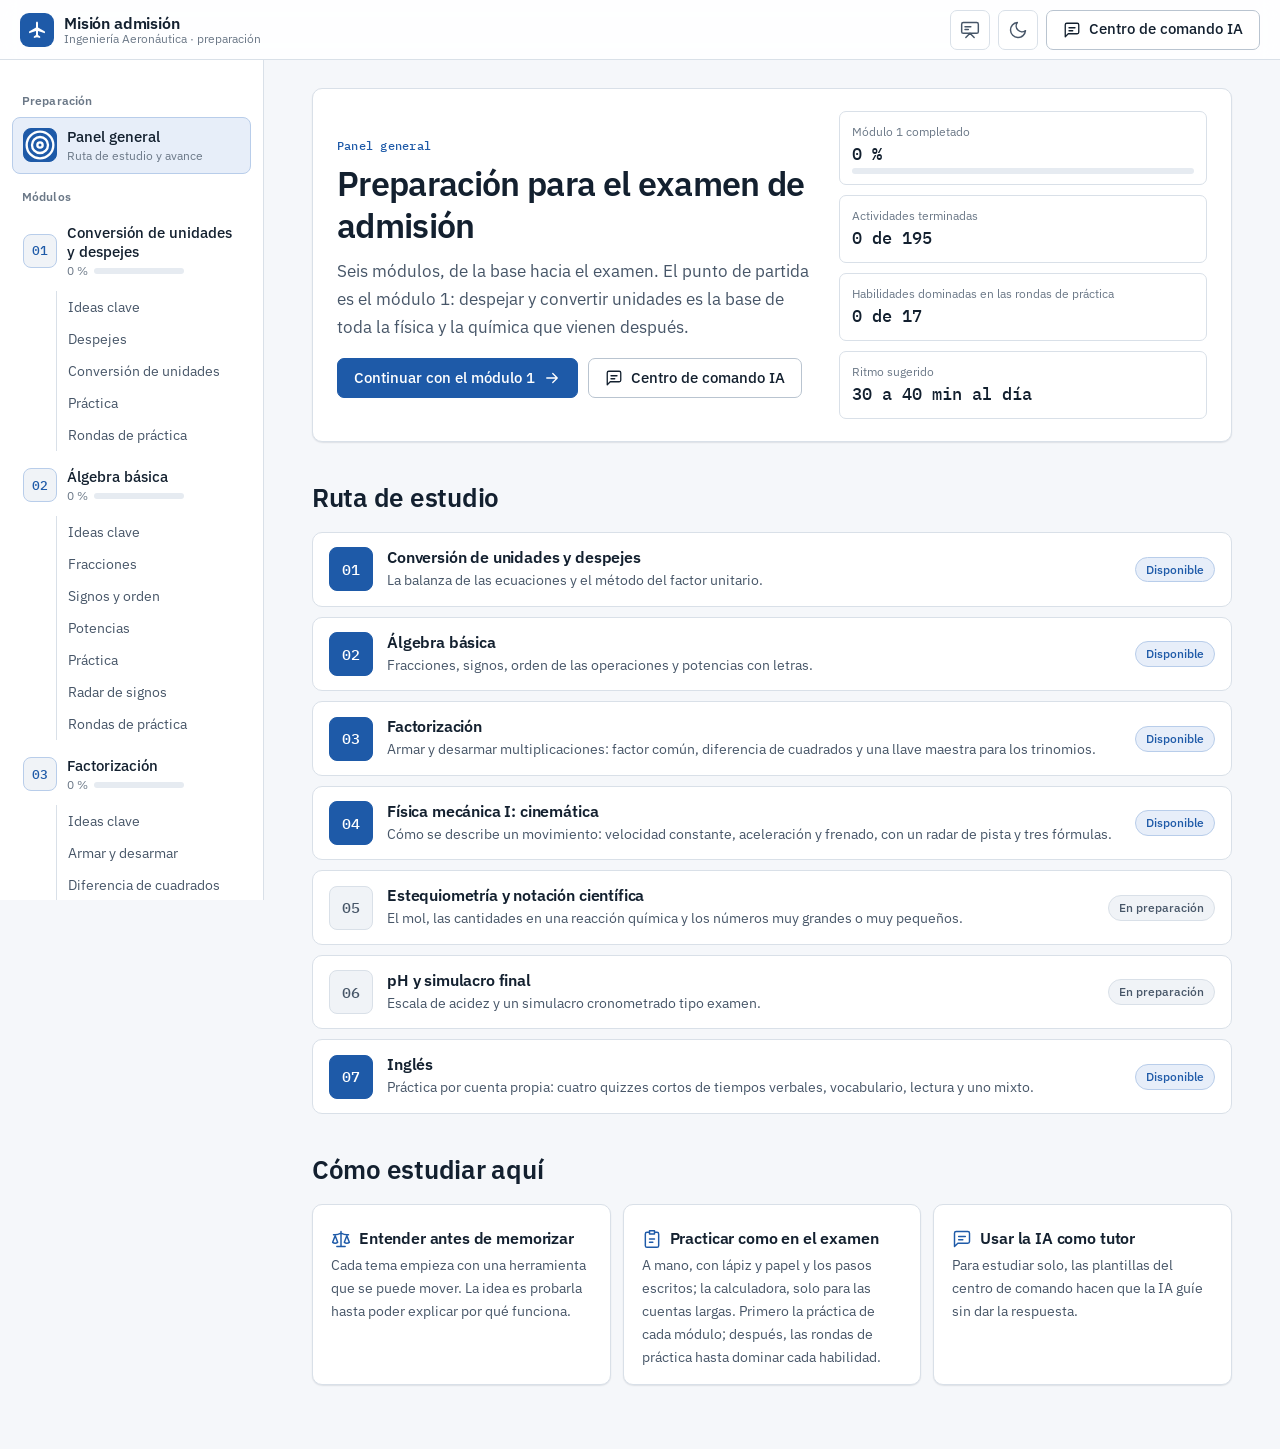
==== commit abc0b33a: "Junta las rondas de práctica con el módulo 4 y los quizzes de inglés # Conflicts: #	README.md #	inde" ====
--- a/index.html
+++ b/index.html
@@ -25,6 +25,8 @@
 <link rel="stylesheet" href="css/clase.css">
 <link rel="stylesheet" href="css/modulo2.css">
 <link rel="stylesheet" href="css/modulo3.css">
+<link rel="stylesheet" href="css/modulo4.css">
+<link rel="stylesheet" href="css/ingles.css">
 <link rel="stylesheet" href="css/rondas.css">
 
 <!-- Scripts clásicos (sin compilación): funciona abriendo este archivo con doble clic
@@ -60,6 +62,13 @@
 <script defer src="js/m3/llave.js"></script>
 <script defer src="js/m3/rondas.js"></script>
 <script defer src="js/m3/modulo3.js"></script>
+<script defer src="js/m4/contenido.js"></script>
+<script defer src="js/m4/clase.js"></script>
+<script defer src="js/m4/radar.js"></script>
+<script defer src="js/m4/formulas.js"></script>
+<script defer src="js/m4/modulo4.js"></script>
+<script defer src="js/ingles/contenido.js"></script>
+<script defer src="js/ingles/ingles.js"></script>
 <script defer src="js/asistente.js"></script>
 <script defer src="js/plataforma.js"></script>
 </head>
--- a/css/modulo4.css
+++ b/css/modulo4.css
@@ -0,0 +1,153 @@
+/* =====================================================================
+   Módulo 4 · radar de pista (rp-), fórmulas en la balanza (fb-) y
+   diapositivas de la clase 4. Reutiliza las piezas de los módulos 1 y
+   2 (banco, bitácora, mensajes, pregunta para predecir, recuadro de
+   cálculo, origen).
+   Colores: azul es la velocidad (la flecha y su instrumento); ámbar es
+   la aceleración, las huellas de cada segundo y lo que se cancela.
+   ===================================================================== */
+.m4-seccion > .banco { margin: 8px 0 18px; }
+.m4-seccion .pasos-concepto .mt-bloque { margin: 10px 0 0; font-size: 1.05rem; justify-content: flex-start; }
+
+/* ---------- Comunes a las dos herramientas ---------- */
+.mesa-rp .banco-cabeza, .mesa-fb .banco-cabeza { justify-content: space-between; }
+.m4-retos { display: flex; flex-wrap: wrap; gap: 6px 14px; }
+.m4-grupo { display: inline-flex; flex-wrap: wrap; align-items: center; gap: 4px; }
+.m4-grupo-nombre { font-size: 0.74rem; color: var(--texto-3); margin-right: 2px; }
+.m4-grupo .segmento { min-width: 36px; justify-content: center; padding: 0 10px; }
+.m4-pildoras { display: flex; flex-wrap: wrap; gap: 6px; }
+.m4-pildoras .pildora, .rp-datos .pildora { font-size: 0.78rem; }
+.rp-mensaje:empty, .fb-mensaje:empty, .rp-botones:empty, .fb-botones:empty { display: none; }
+.banco-pie .rp-mensaje, .banco-pie .fb-mensaje { margin-bottom: 10px; }
+.banco-pie .rp-mensaje:last-child, .banco-pie .fb-mensaje:last-child { margin-bottom: 0; }
+.mesa-rp .banco-pie:has(> .rp-mensaje:empty + .rp-botones:empty) { display: none; }
+.mesa-rp .mensaje .mt, .mesa-fb .mensaje .mt { white-space: normal; flex-wrap: wrap; }
+
+/* ---------- Radar de pista ---------- */
+.rp-datos { display: flex; flex-wrap: wrap; gap: 6px; margin-top: 10px; }
+.rp-controles { padding: 14px 18px 0; display: grid; gap: 12px; }
+.rp-deslizadores { display: grid; grid-template-columns: repeat(auto-fit, minmax(220px, 1fr)); gap: 12px 24px; max-width: 760px; }
+.rp-controles .segmento:disabled, .rp-controles input:disabled { opacity: 0.55; cursor: default; }
+.rp-escena { margin: 14px 18px 0; border: 1px solid var(--borde); border-radius: var(--radio); background: var(--superficie); overflow: hidden; }
+.rp-svg { display: block; width: 100%; height: auto; }
+.rp-asfalto { fill: var(--superficie-3); stroke: var(--borde-fuerte); stroke-width: 1; }
+.rp-umbral { stroke: var(--texto-3); stroke-width: 3; stroke-dasharray: 6 4; }
+.rp-eje { stroke: var(--borde-fuerte); stroke-width: 3; stroke-dasharray: 16 12; }
+.rp-tick { stroke: var(--texto-3); stroke-width: 1.5; }
+.rp-etq-escala, .rp-etq-huella, .rp-etq-tramo, .rp-etq-marca { font-family: var(--f-mono); font-size: 11px; }
+.rp-etq-escala { fill: var(--texto-3); }
+.rp-huella { stroke: var(--ambar); stroke-width: 2; }
+.rp-etq-huella { fill: var(--ambar); font-weight: 600; }
+.rp-etq-tramo { fill: var(--texto-2); }
+.rp-marca { stroke: var(--texto); stroke-width: 2; stroke-dasharray: 5 4; }
+.rp-etq-marca { fill: var(--texto); font-weight: 600; }
+.rp-avion { fill: var(--texto); }
+.rp-flecha { stroke: var(--primario); stroke-width: 4; stroke-linecap: round; }
+.rp-punta { fill: var(--primario); }
+
+.rp-tablero { display: grid; grid-template-columns: repeat(4, minmax(0, 1fr)); gap: 10px; padding: 14px 18px; }
+.rp-instrumento {
+  display: grid; gap: 2px; min-width: 0; padding: 10px 12px;
+  border: 1px solid var(--borde); border-radius: var(--radio-chico); background: var(--superficie);
+}
+.rp-instrumento small { font-size: 0.76rem; color: var(--texto-3); }
+.rp-instrumento div { display: flex; align-items: baseline; gap: 4px; min-width: 0; }
+.rp-instrumento b { font-family: var(--f-mono); font-size: 1.5rem; font-weight: 500; font-variant-numeric: tabular-nums; line-height: 1.1; }
+.rp-instrumento span { font-size: 0.82rem; color: var(--texto-2); }
+.rp-i-v { background: var(--primario-suave); border-color: var(--primario-borde); }
+.rp-i-v b { color: var(--primario); }
+.rp-i-a b { color: var(--ambar); }
+
+.rp-prediccion { display: flex; flex-wrap: wrap; align-items: center; gap: 10px; }
+.rp-prediccion .campo { width: 120px; }
+.rp-prediccion .btn svg { width: 16px; height: 16px; }
+.rp-tabla td { font-family: var(--f-mono); font-size: 0.86rem; font-variant-numeric: tabular-nums; padding: 6px 10px; white-space: nowrap; }
+.rp-tabla td:last-child { color: var(--ambar); }
+.rp-tabla tr.rp-ultima td { color: var(--primario); font-weight: 600; }
+@media (max-width: 640px) {
+  .rp-escena { margin: 12px 12px 0; }
+  .rp-controles { padding: 12px 12px 0; }
+  .rp-tablero { grid-template-columns: repeat(2, minmax(0, 1fr)); padding: 12px; gap: 8px; }
+  .rp-instrumento b { font-size: 1.25rem; }
+}
+
+/* ---------- Balanza de las fórmulas ----------
+   Un plato por lado de la igualdad y el «=» en el apoyo. Al aplicar una
+   operación, la operación aparece sobre los dos platos y el brazo
+   apenas se mueve: sigue en equilibrio. */
+.fb-balanza { display: grid; justify-items: center; width: 100%; max-width: 640px; margin: 0 auto; }
+.fb-brazo { display: grid; width: 100%; transform-origin: 50% 100%; }
+.fb-platos { display: flex; justify-content: space-between; align-items: flex-end; gap: 8%; padding: 0 3%; }
+.fb-plato { display: grid; justify-items: center; align-content: end; flex: 0 1 auto; min-width: 30%; }
+.fb-op { min-height: 1.7em; display: flex; align-items: center; color: var(--ambar); font-weight: 600; }
+.fb-op .mt { padding: 0.1em 0.5em; border-radius: 999px; background: var(--ambar-suave); border: 1px solid var(--ambar-borde); animation: entrar 0.25s ease; }
+.fb-op .op, .fb-op .vr, .fb-op .num { color: var(--ambar); }
+.fb-carga {
+  max-width: 100%; padding: 0.5em 0.8em; text-align: center;
+  border: 1.5px solid var(--borde-fuerte); border-radius: var(--radio-chico);
+  background: var(--superficie); box-shadow: var(--sombra-1); font-size: 1.3rem;
+}
+.fb-carga .mt { white-space: normal; flex-wrap: wrap; justify-content: center; row-gap: 0.25em; }
+.fb-bandeja { display: block; width: 86%; height: 6px; margin-top: 6px; border-radius: 3px; background: var(--primario); }
+.fb-poste { display: block; width: 3px; height: 18px; background: var(--borde-fuerte); }
+.fb-viga { height: 10px; border-radius: 5px; background: var(--borde-fuerte); }
+.fb-fulcro { position: relative; width: 0; height: 0; border-left: 30px solid transparent; border-right: 30px solid transparent; border-bottom: 44px solid var(--texto-3); }
+.fb-fulcro span { position: absolute; left: -10px; top: 17px; width: 20px; text-align: center; color: var(--superficie); font-weight: 700; font-size: 1.15rem; line-height: 1; }
+.fb-base { width: 150px; height: 8px; border-radius: 4px; background: var(--borde-fuerte); }
+.fb-tambalea .fb-brazo { animation: fb-tambalear 1.1s ease-in-out; }
+@keyframes fb-tambalear {
+  0%, 100% { transform: rotate(0); }
+  30% { transform: rotate(-1.4deg); }
+  65% { transform: rotate(0.9deg); }
+}
+.fb-mini .fb-op { display: none; }
+.fb-mini .fb-carga { font-size: 1rem; padding: 0.35em 0.55em; box-shadow: none; }
+.fb-mini .fb-carga .mt { white-space: nowrap; flex-wrap: nowrap; }
+.fb-mini .fb-platos { gap: 4%; padding: 0; }
+.fb-mini .fb-bandeja { height: 4px; margin-top: 4px; }
+.fb-mini .fb-poste { height: 10px; }
+.fb-mini .fb-viga { height: 7px; }
+.fb-mini .fb-fulcro { border-left-width: 20px; border-right-width: 20px; border-bottom-width: 30px; }
+.fb-mini .fb-fulcro span { left: -8px; top: 12px; width: 16px; font-size: 0.85rem; }
+.fb-mini .fb-base { width: 90px; height: 6px; }
+
+/* Tarjetas de fórmulas */
+.fb-tarjetas { display: grid; grid-template-columns: repeat(auto-fit, minmax(280px, 1fr)); gap: 14px; margin: 8px 0 18px; }
+.fb-tarjeta { display: grid; gap: 12px; align-content: start; }
+.fb-tarjetas > .tarjeta + .tarjeta { margin-top: 0; }
+.fb-tarjeta h3 { font-size: 1rem; margin: 2px 0 0; }
+.fb-tarjeta p { margin: 0; font-size: 0.9rem; }
+.fb-letras { list-style: none; padding: 0; margin: 0; display: grid; gap: 4px; font-size: 0.88rem; color: var(--texto-2); }
+.fb-tarjeta .btn { justify-self: start; }
+
+/* Mesa de las fórmulas */
+.fb-mesa { padding: 16px 18px 12px; display: grid; gap: 12px; justify-items: center; }
+.fb-meta { display: flex; flex-wrap: wrap; justify-content: center; gap: 6px; }
+.fb-pregunta .fila-botones .btn { min-width: 64px; justify-content: center; }
+.fb-opcion .mt { font-size: 1.05rem; }
+.fb-opcion.incorrecta, .fb-opcion.incorrecta:disabled:hover { background: var(--error-suave); border-color: var(--error); opacity: 1; }
+.fb-calculo label { font-size: 1rem; flex-basis: 100%; display: block; }
+.fb-calculo label .mt { white-space: normal; }
+.fb-pasos .mt { flex-wrap: wrap; }
+@media (max-width: 640px) {
+  .fb-carga { font-size: 1.05rem; padding: 0.4em 0.5em; }
+  .fb-platos { gap: 6%; padding: 0; }
+  .fb-mesa { padding: 14px 12px 10px; }
+}
+
+/* ---------- Diapositivas de la clase 4 ---------- */
+.m4-tres { display: grid; grid-template-columns: repeat(3, minmax(0, 1fr)); gap: 2cqw; }
+.d-tarjetas.m4-tres .d-tarjeta .mt { font-size: 1.4em; }
+.m4-balanzas > div { display: grid; justify-items: center; align-content: end; gap: 0.5em; }
+.m4-balanzas .d-num { text-align: center; }
+.diapo .fb-carga { font-size: 0.8em; }
+.m4-balanzas .fb-carga { font-size: 0.72em; }
+.diapo .d-dos .fb-carga { font-size: 1.1em; }
+.rp-figura { display: block; width: 100%; height: auto; }
+.diapo .rp-figura { max-width: 80%; margin: 0 auto; }
+.rp-figura text { font-size: 13px; }
+.m4-serie th, .m4-serie td { text-align: center; }
+.m4-serie th { text-align: left; }
+@media (max-width: 640px) {
+  .m4-tres { grid-template-columns: minmax(0, 1fr); }
+}
--- a/css/ingles.css
+++ b/css/ingles.css
@@ -0,0 +1,40 @@
+/* =====================================================================
+   Inglés · los quizzes (in-). Reutiliza la práctica del módulo 1 y las
+   tablas de siempre; aquí solo van la oración destacada, los textos de
+   lectura, las tarjetas de los cuatro quizzes y el repaso plegable.
+   ===================================================================== */
+.in-seccion { margin-top: 22px; }
+
+/* Los cuatro quizzes, como los pasos de un módulo */
+.in-quizzes { display: grid; grid-template-columns: repeat(4, minmax(0, 1fr)); gap: 12px; margin: 0 0 16px; padding: 0; list-style: none; }
+.in-quizzes li { margin: 0; padding: 14px 16px; background: var(--superficie); border: 1px solid var(--borde); border-radius: var(--radio); }
+.in-quizzes .pc-num { font-family: var(--f-mono); font-size: 0.78rem; color: var(--primario); font-weight: 500; }
+.in-quizzes h3 { font-size: 0.98rem; margin: 2px 0 4px; }
+.in-quizzes p { font-size: 0.88rem; color: var(--texto-2); margin: 0; }
+@media (max-width: 1100px) { .in-quizzes { grid-template-columns: repeat(2, minmax(0, 1fr)); } }
+@media (max-width: 560px) { .in-quizzes { grid-template-columns: minmax(0, 1fr); } }
+
+/* Repaso plegable */
+.in-repaso { margin-bottom: 18px; padding: 0; }
+.in-repaso > summary { display: flex; align-items: center; gap: 10px; padding: 14px 18px; cursor: pointer; font-weight: 600; list-style: none; }
+.in-repaso > summary::-webkit-details-marker { display: none; }
+.in-repaso > summary svg { width: 18px; height: 18px; color: var(--primario); flex: none; }
+.in-repaso > summary .chev { transition: transform 0.2s ease; color: var(--texto-3); }
+.in-repaso[open] > summary .chev { transform: rotate(90deg); }
+.in-repaso-grilla { display: grid; grid-template-columns: minmax(0, 1.5fr) minmax(0, 1fr); gap: 18px 28px; padding: 0 18px 18px; }
+.in-repaso h4 { font-size: 0.95rem; margin: 6px 0 6px; }
+.in-repaso ul { margin: 0 0 10px; padding-left: 1.1em; display: grid; gap: 4px; font-size: 0.9rem; }
+.in-repaso .tabla { font-size: 0.86rem; }
+.in-repaso .tabla td { padding: 7px 8px; }
+.in-repaso p { font-size: 0.88rem; margin: 4px 0 0; }
+@media (max-width: 900px) { .in-repaso-grilla { grid-template-columns: minmax(0, 1fr); } }
+
+/* La oración del ejercicio y los textos de lectura */
+.in-frase, .in-lectura {
+  display: block; margin: 10px 0 0; padding: 10px 14px;
+  border-left: 3px solid var(--primario); border-radius: 0 var(--radio-chico) var(--radio-chico) 0;
+  background: var(--superficie-2); color: var(--texto);
+}
+.in-frase { font-size: 1.12rem; font-weight: 500; }
+.in-lectura { font-size: 0.98rem; line-height: 1.6; max-width: 72ch; }
+.in-pregunta { display: block; margin-top: 12px; font-weight: 600; }
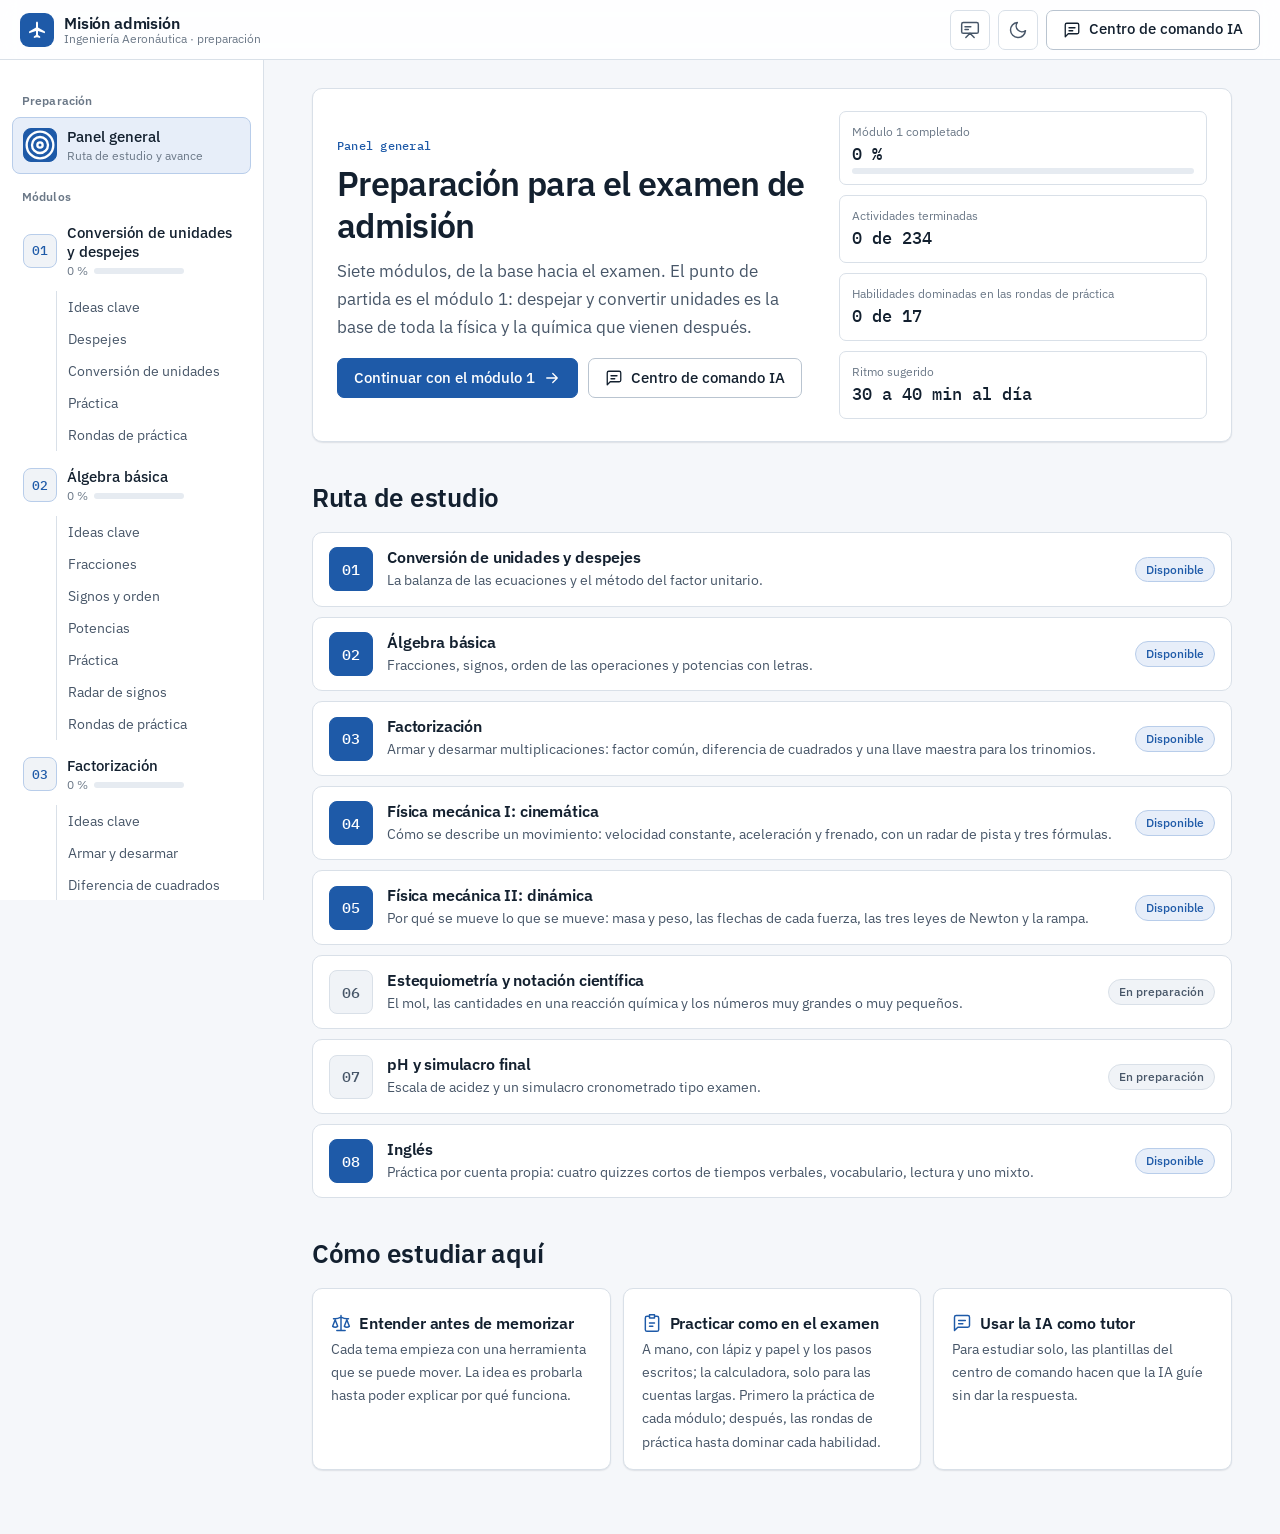
==== commit 31f1d9d7: "Agrega el módulo 5: física mecánica II, dinámica Masa y peso, diagramas de fuerzas y las tres leyes " ====
--- a/index.html
+++ b/index.html
@@ -26,6 +26,7 @@
 <link rel="stylesheet" href="css/modulo2.css">
 <link rel="stylesheet" href="css/modulo3.css">
 <link rel="stylesheet" href="css/modulo4.css">
+<link rel="stylesheet" href="css/modulo5.css">
 <link rel="stylesheet" href="css/ingles.css">
 <link rel="stylesheet" href="css/rondas.css">
 
@@ -67,6 +68,11 @@
 <script defer src="js/m4/radar.js"></script>
 <script defer src="js/m4/formulas.js"></script>
 <script defer src="js/m4/modulo4.js"></script>
+<script defer src="js/m5/contenido.js"></script>
+<script defer src="js/m5/clase.js"></script>
+<script defer src="js/m5/fuerzas.js"></script>
+<script defer src="js/m5/rampa.js"></script>
+<script defer src="js/m5/modulo5.js"></script>
 <script defer src="js/ingles/contenido.js"></script>
 <script defer src="js/ingles/ingles.js"></script>
 <script defer src="js/asistente.js"></script>
--- a/css/modulo1.css
+++ b/css/modulo1.css
@@ -353,6 +353,20 @@
 .pr-opcion.correcta { border-color: var(--exito); background: var(--exito-suave); }
 .pr-opcion.correcta .pr-letra { background: var(--exito); border-color: var(--exito); color: var(--superficie); }
 .pr-opcion.incorrecta { border-color: var(--error); background: var(--error-suave); }
+/* Tachar una opción descartada (opciones.tachar) */
+.pr-opcion-fila { position: relative; display: grid; min-width: 0; }
+.pr-opcion-fila .pr-opcion { width: 100%; padding-right: 46px; }
+.pr-tachar {
+  position: absolute; top: 8px; right: 8px; width: 30px; height: 30px; padding: 0;
+  display: grid; place-items: center;
+  border: 1px solid var(--borde); border-radius: 7px; background: var(--superficie); color: var(--texto-3);
+}
+.pr-tachar svg { width: 15px; height: 15px; }
+.pr-tachar:hover { border-color: var(--error); color: var(--error); }
+.pr-tachar[aria-pressed="true"] { background: var(--error-suave); border-color: var(--error-borde); color: var(--error); }
+.pr-tachar[hidden] { display: none; }
+.pr-opcion.tachada { opacity: 0.45; text-decoration: line-through; cursor: default; }
+.pr-opcion.tachada:hover { border-color: var(--borde-fuerte); }
 .pr-feedback { margin-bottom: 14px; }
 /* Pregunta previa (opcional): por ejemplo, qué llave se usa en el módulo 3 */
 .pr-antes { display: grid; gap: 10px; margin-bottom: 16px; padding: 12px 16px; border: 1.5px solid var(--primario-borde); border-radius: var(--radio); background: var(--primario-suave); }
--- a/css/modulo5.css
+++ b/css/modulo5.css
@@ -0,0 +1,188 @@
+/* =====================================================================
+   Módulo 5 · dibujos de fuerzas (m5-), mesa de fuerzas (fz-), la rampa
+   (rm-) y diapositivas de la clase 6. Reutiliza las piezas de los módulos
+   anteriores (banco, bitácora, mensajes, pregunta para predecir, recuadro
+   de cálculo, instrumentos, grupos de retos).
+   Colores: violeta es el peso (la única fuerza sin contacto), color de
+   texto son los contactos, ámbar es la fuerza neta y la aceleración
+   (siempre apuntan igual) y azul es la velocidad. Al frenar, ámbar y azul
+   apuntan a lados contrarios.
+   ===================================================================== */
+.m5-seccion > .banco { margin: 8px 0 18px; }
+.m5-seccion .pasos-concepto .mt-bloque { margin: 10px 0 0; font-size: 1.05rem; justify-content: flex-start; }
+.m5-fn { font-family: var(--f-texto); font-style: normal; font-weight: 500; }
+
+/* ---------- Dibujos ---------- */
+.m5-fig { display: block; width: 100%; height: auto; }
+.m5-flecha { --c: var(--texto); }
+.m5-f-peso { --c: var(--violeta); }
+.m5-f-neta { --c: var(--ambar); }
+.m5-f-vel { --c: var(--primario); }
+.m5-f-parte { --c: var(--ambar); }
+.m5-flecha line { stroke: var(--c); stroke-width: 3.5; stroke-linecap: round; }
+.m5-f-vel line { stroke-width: 2; stroke-dasharray: 5 4; }
+.m5-f-parte line { stroke-width: 2.5; stroke-dasharray: 6 4; }
+.m5-flecha polygon { fill: var(--c); }
+.m5-flecha text { fill: var(--c); font-family: var(--f-texto); font-size: 14px; font-weight: 600; paint-order: stroke; stroke: var(--superficie); stroke-width: 3px; stroke-linejoin: round; }
+
+.m5-cuerpo ellipse, .m5-cuerpo rect, .m5-cuerpo circle, .m5-cuerpo > path:not(.m5-raya) { fill: var(--superficie-3); stroke: var(--texto-3); stroke-width: 1.5; }
+.m5-raya { fill: none; stroke: var(--texto-3); stroke-width: 1.25; }
+.m5-silueta { fill: var(--texto-3); }
+.m5-ojo { fill: var(--superficie); }
+.m5-trazo { fill: none; stroke: var(--texto-3); stroke-width: 2.5; stroke-linecap: round; stroke-linejoin: round; }
+.m5-piso { stroke: var(--borde-fuerte); stroke-width: 2; }
+.m5-rayado { fill: none; stroke: var(--borde-fuerte); stroke-width: 1; }
+.m5-rampa { fill: var(--superficie-3); stroke: var(--borde-fuerte); stroke-width: 1.5; stroke-linejoin: round; }
+.m5-arco { fill: none; stroke: var(--texto-3); stroke-width: 1.5; }
+.m5-cuerda { stroke: var(--texto-3); stroke-width: 2; }
+.m5-viento { fill: none; stroke: var(--borde-fuerte); stroke-width: 2; stroke-dasharray: 8 6; }
+.m5-plataforma { fill: var(--superficie-3); stroke: var(--borde-fuerte); stroke-width: 1.5; }
+.m5-rueda { fill: var(--superficie); stroke: var(--texto-3); stroke-width: 3; }
+.m5-rotulo { fill: var(--texto-3); font-family: var(--f-mono); font-size: 12px; }
+.m5-rotulo-vel { fill: var(--primario); }
+.m5-medida { fill: var(--texto); font-family: var(--f-texto); font-size: 16px; font-weight: 600; }
+.m5-theta { font-family: var(--f-mate); font-style: italic; fill: var(--ambar); }
+.m5-mosca { fill: var(--texto-3); }
+.m5-trazo-fino { fill: none; stroke: var(--texto-3); stroke-width: 1; stroke-dasharray: 2 3; }
+.m5-extra { transition: opacity 0.25s ease; }
+/* Para dibujar, el cuerpo queda solo: lo demás se apaga */
+.m5-solo .m5-extra { opacity: 0.22; }
+/* Un diagrama como opción de un ejercicio: se ve más chico, así que la letra va más grande */
+.m5-op .m5-flecha text { font-size: 20px; }
+.m5-op-fig { display: block; width: 100%; }
+.pr-opcion:has(.m5-op-fig) > span:last-child { flex: 1; min-width: 0; }
+
+/* Gráficos por tramos */
+.m5-graf { display: block; width: 100%; height: auto; }
+.pr-enunciado .m5-graf { max-width: 400px; margin: 12px 0 2px; }
+.m5-g-eje { fill: none; stroke: var(--texto); stroke-width: 1.5; }
+.m5-g-punta { fill: var(--texto); }
+.m5-g-guia { stroke: var(--texto-3); stroke-width: 1; stroke-dasharray: 4 4; }
+.m5-g-linea { fill: none; stroke: var(--primario); stroke-width: 3; stroke-linejoin: round; stroke-linecap: round; }
+.m5-g-num { fill: var(--texto-2); font-family: var(--f-mono); font-size: 13px; }
+.m5-g-rot { fill: var(--texto-2); font-family: var(--f-texto); font-size: 13px; }
+
+/* ---------- Mesa de fuerzas ---------- */
+.mesa-fz .banco-cabeza, .mesa-rm .banco-cabeza { justify-content: space-between; }
+.fz-mensaje:empty, .rm-mensaje:empty, .fz-botones:empty, .rm-botones:empty { display: none; }
+.banco-pie .fz-mensaje, .banco-pie .rm-mensaje { margin-bottom: 10px; }
+.banco-pie .fz-mensaje:last-child, .banco-pie .rm-mensaje:last-child { margin-bottom: 0; }
+.mesa-fz .mensaje .mt, .mesa-rm .mensaje .mt { white-space: normal; flex-wrap: wrap; }
+.mesa-rm .banco-pie:has(> .rm-mensaje:empty + .rm-botones:empty) { display: none; }
+
+.fz-mesa { display: grid; grid-template-columns: minmax(0, 1.15fr) minmax(0, 1fr); gap: 16px; padding: 16px 18px; align-items: start; }
+.fz-escena { border: 1px solid var(--borde); border-radius: var(--radio); background: var(--superficie); overflow: hidden; }
+.fz-panel { display: grid; gap: 8px; align-content: start; min-width: 0; }
+.fz-panel .mf-pregunta, .fz-panel .mo-calculo { margin: 0; }
+.fz-panel > p { margin: 0; }
+.fz-pregunta { display: grid; gap: 10px; }
+.fz-pregunta p { margin: 0; }
+.fz-pregunta .fila-botones .btn { white-space: normal; text-align: left; height: auto; min-height: 32px; padding-block: 6px; }
+.fz-opcion:disabled:not(.incorrecta) { opacity: 0.55; }
+.fz-opcion.incorrecta, .fz-opcion.incorrecta:disabled:hover { background: var(--error-suave); border-color: var(--error); opacity: 1; }
+.fz-lista, .fz-toca { gap: 6px; }
+.fz-lista .segmento, .fz-toca .segmento { white-space: normal; text-align: left; height: auto; min-height: 32px; padding-block: 4px; }
+.fz-signos { display: grid; gap: 8px; }
+.fz-fila { display: flex; flex-wrap: wrap; align-items: center; justify-content: space-between; gap: 6px 12px; font-size: 0.92rem; }
+.fz-fila .segmento { min-width: 36px; justify-content: center; }
+.fz-calculo { display: flex; flex-wrap: wrap; align-items: center; gap: 8px 10px; }
+.fz-calculo label { flex-basis: 100%; font-size: 1.05rem; }
+.fz-calculo label .mt { white-space: normal; flex-wrap: wrap; }
+.fz-calculo .campo { width: 100px; }
+
+/* Una flecha que se puede mover: se toca en toda su línea, y la punta es más grande */
+.fz-f { cursor: grab; touch-action: none; outline: none; }
+.fz-arrastrando .fz-f { cursor: grabbing; }
+.fz-toque { stroke: transparent; stroke-width: 24; stroke-linecap: round; }
+.fz-asa { fill: none; stroke: var(--primario); stroke-width: 2; stroke-dasharray: 3 3; }
+.fz-asa-toque { fill: transparent; }
+.fz-f:hover .fz-asa, .fz-f:focus-visible .fz-asa { stroke-width: 3; stroke-dasharray: none; }
+.fz-f:focus-visible .fz-toque { stroke: var(--primario-suave); }
+.m5-silueta, .m5-cuerpo, .m5-trazo { pointer-events: none; }
+@media (max-width: 860px) {
+  .fz-mesa { grid-template-columns: minmax(0, 1fr); padding: 12px; }
+}
+
+/* ---------- La rampa ---------- */
+.rm-retos .segmento { min-width: 36px; justify-content: center; padding: 0 10px; }
+.rm-mesa { display: grid; grid-template-columns: minmax(0, 1.15fr) minmax(0, 1fr); gap: 16px; padding: 16px 18px 0; align-items: start; }
+.rm-escena { border: 1px solid var(--borde); border-radius: var(--radio); background: var(--superficie); overflow: hidden; }
+.rm-lado { display: grid; gap: 12px; align-content: start; min-width: 0; }
+.rm-partir { justify-self: start; }
+.rm-partir[hidden] { display: none; }
+.rm-partir[aria-pressed="true"] { background: var(--ambar-suave); color: var(--ambar); border-color: var(--ambar-borde); }
+.rm-deslizador input:disabled { opacity: 0.45; cursor: not-allowed; }
+.rm-deslizador[hidden] { display: none; }
+.rm-tablero { display: grid; grid-template-columns: repeat(auto-fit, minmax(128px, 1fr)); gap: 8px; }
+.rm-tablero .rp-instrumento { padding: 8px 10px; }
+.rm-tablero .rp-instrumento b { font-size: 1.2rem; }
+.rm-tablero .rp-instrumento div { flex-wrap: wrap; }
+.rm-tablero .rp-instrumento span { font-size: 0.74rem; }
+.rm-i-sen { background: var(--ambar-suave); border-color: var(--ambar-borde); }
+.rm-i-sen b { color: var(--ambar); }
+.rm-i-peso b { color: var(--violeta); }
+.rm-panel { padding: 14px 18px 0; }
+.rm-panel:empty { display: none; }
+.rm-panel .mf-pregunta, .rm-panel .mo-calculo { margin: 0; }
+.rm-pregunta { display: grid; gap: 10px; }
+.rm-pregunta p { margin: 0; }
+.rm-calculo { display: flex; flex-wrap: wrap; align-items: center; gap: 8px 10px; }
+.rm-calculo label { flex-basis: 100%; font-size: 1rem; display: block; }
+.rm-calculo .campo { width: 100px; }
+@media (max-width: 860px) {
+  .rm-mesa { grid-template-columns: minmax(0, 1fr); padding: 12px 12px 0; }
+  .rm-panel { padding: 12px 12px 0; }
+}
+
+/* ---------- Tablas de consulta ---------- */
+.m5-tabla { margin: 0 0 18px; }
+.m5-tabla h3 { margin-bottom: 8px; }
+.m5-tabla > p { margin: 10px 0 0; font-size: 0.9rem; }
+
+/* ---------- Diapositivas de la clase 6 ---------- */
+.m5-apuestas { display: grid; grid-template-columns: repeat(3, minmax(0, 1fr)); gap: 2cqw; }
+.m5-apuestas .d-tarjeta { font-size: 0.92em; }
+.m5-apuestas .d-num { font-size: 0.72em; }
+.m5-pasos-d { margin: 0; padding-left: 1.3em; display: grid; gap: 0.5em; }
+.m5-pasos-d li { margin: 0; padding-left: 0.2em; }
+.m5-d-fig { min-width: 0; }
+.m5-d-fig svg { max-height: 23cqw; }
+.m5-d-tabla { font-size: 0.86em; }
+.m5-d-apretada td { padding-block: 0.32em; }
+.m5-d-tabla tbody th { color: var(--texto-2); font-weight: 500; font-size: 0.92em; border-bottom: 1px solid var(--borde); }
+.m5-d-tabla tr:last-child th { border-bottom: 0; }
+.m5-d-extremo { display: grid; gap: 0.15em; font-size: 1.05em; }
+.m5-d-extremo .d-pie-tarjeta { display: block; margin-bottom: 0.45em; }
+.diapo .m5-flecha text { font-size: 18px; }
+.diapo .m5-rotulo { font-size: 14px; }
+.m5-d-seno { gap: 0.6em 2.4em; }
+.m5-d-seno .un { color: var(--texto); }
+.m5-d-fila { font-size: 0.98em; gap: 0.4em 1.2em; }
+.m5-d-enunciado { font-size: 0.92em; max-width: none; }
+.m5-modelo { display: grid; grid-template-columns: repeat(4, minmax(0, 1fr)); gap: 1cqw; }
+.m5-modelo-op { display: grid; justify-items: center; gap: 0.2em; padding: 0.3em; border: 1px solid var(--borde); border-radius: var(--radio-chico); background: var(--superficie); min-width: 0; }
+.m5-modelo-op .d-svg { width: 100%; }
+.m5-modelo-op svg { max-height: 12cqw; }
+.m5-modelo-op .pr-letra { width: 1.5em; height: 1.5em; font-size: 0.72em; }
+.m5-modelo-op small { font-size: 0.68em; text-align: center; min-height: 2.6em; color: var(--texto-2); }
+.diapo .m5-modelo .m5-flecha text { font-size: 24px; }
+@media (max-width: 640px) {
+  .m5-apuestas { grid-template-columns: minmax(0, 1fr); }
+  .m5-d-fig svg { max-height: none; }
+  .m5-modelo { grid-template-columns: repeat(2, minmax(0, 1fr)); }
+}
+
+/* ---------- Para seguir explorando: el simulador de PhET (m5-phet) ----------
+   Se carga solo con el botón: pesa unos 5 MB y necesita internet. El marco
+   guarda la proporción del simulador (1024 × 618), que se ajusta a cualquier
+   ancho; en el celular queda chico, y por eso va también el enlace. */
+.m5-phet { margin-top: 16px; }
+.m5-phet > p { margin: 4px 0 0; max-width: 75ch; font-size: 0.93rem; }
+.m5-phet-predicciones { display: grid; gap: 6px; max-width: 75ch; margin: 12px 0 14px; padding-left: 1.4em; font-size: 0.93rem; }
+.m5-phet-marco { position: relative; aspect-ratio: 1024 / 618; border: 1px solid var(--borde-fuerte); border-radius: var(--radio); overflow: hidden; background: var(--superficie-2); }
+.m5-phet-cargando, .m5-phet-inicio { position: absolute; inset: 0; margin: 0; display: grid; place-content: center; justify-items: center; gap: 8px; padding: 16px; text-align: center; }
+.m5-phet-cargando { color: var(--texto-3); font-size: 0.88rem; }
+.m5-phet-inicio p { margin: 0; font-size: 0.84rem; }
+.m5-phet-marco iframe { position: absolute; inset: 0; width: 100%; height: 100%; border: 0; }
+.m5-phet-pie { display: flex; flex-wrap: wrap; align-items: center; justify-content: space-between; gap: 10px 16px; margin-top: 10px; }
+.m5-phet-pie .texto-3 { flex: 1 1 320px; margin: 0; font-size: 0.84rem; }
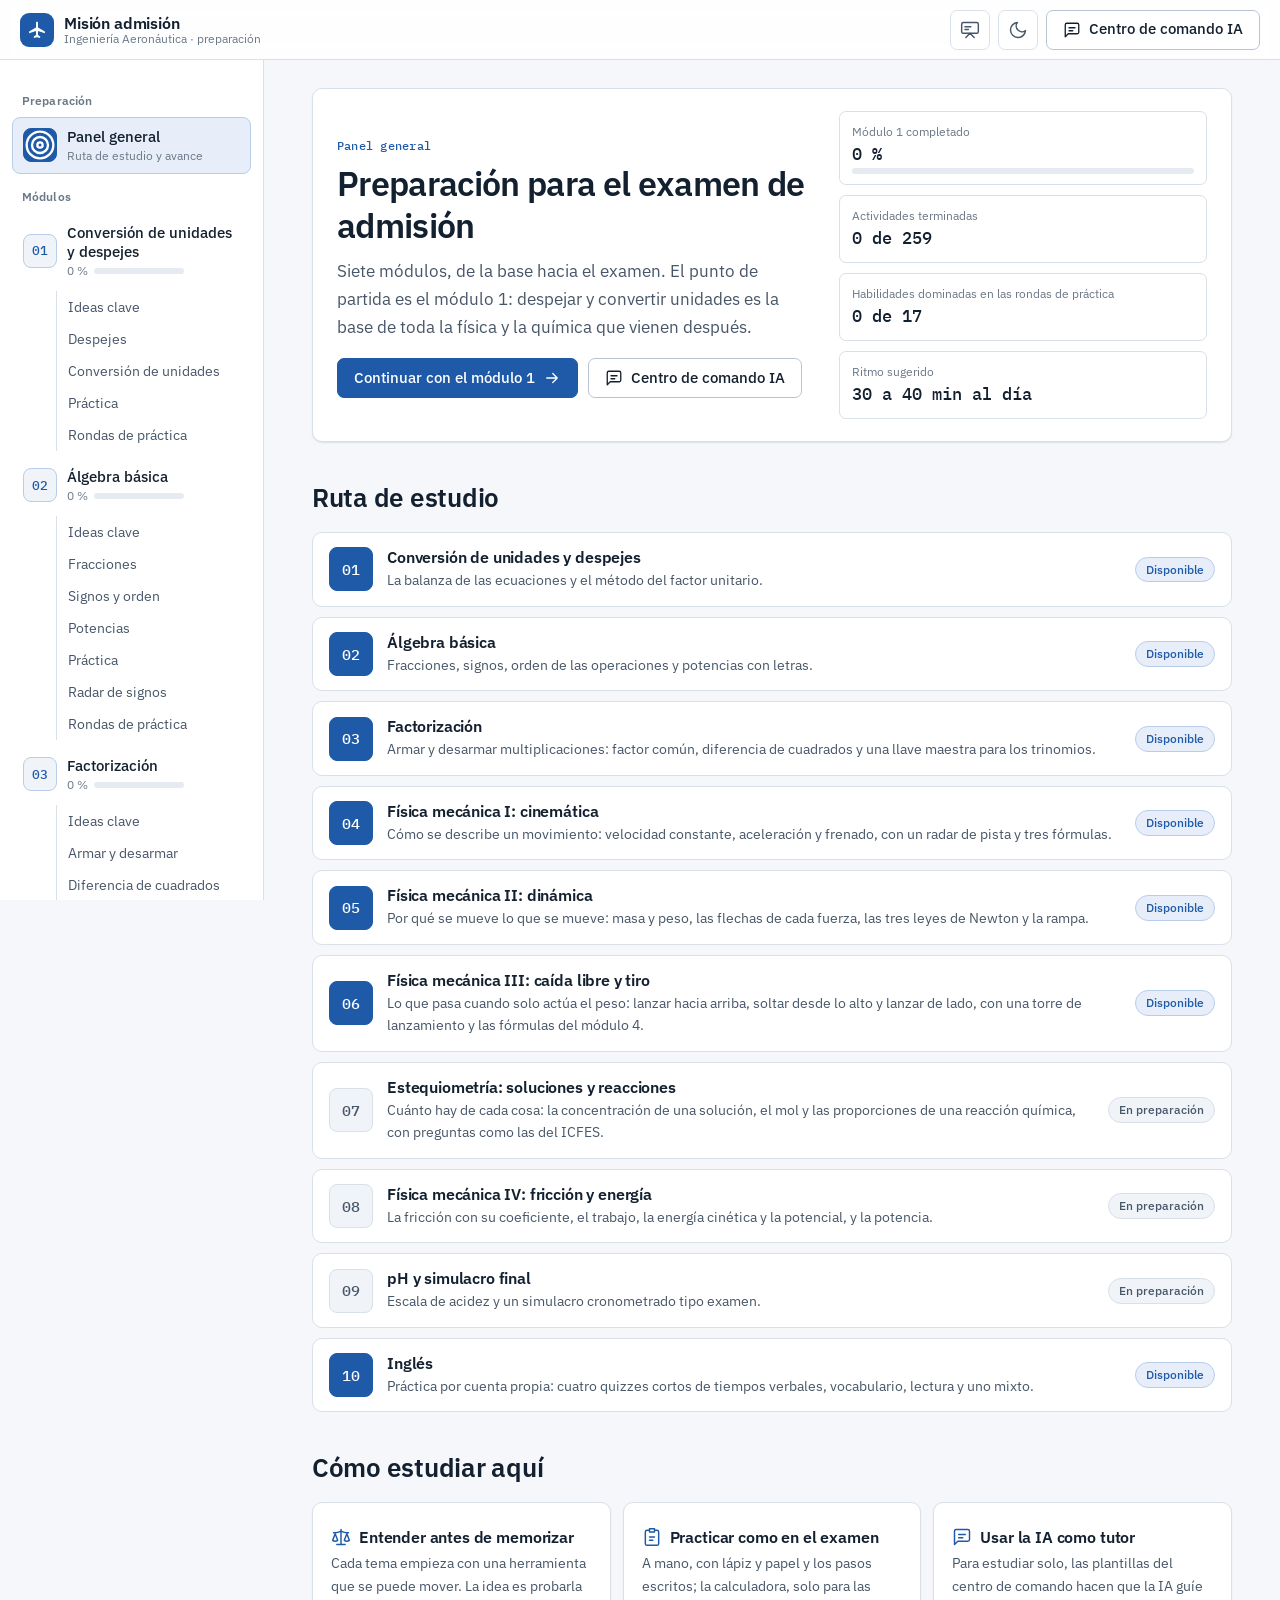
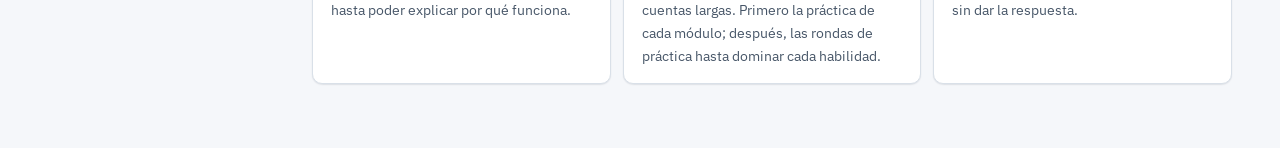
==== commit 1cb6ce0a: "Agrega el módulo 6: física mecánica III, caída libre y tiro Clase 7: diapositivas en cuatro partes (" ====
--- a/index.html
+++ b/index.html
@@ -27,6 +27,7 @@
 <link rel="stylesheet" href="css/modulo3.css">
 <link rel="stylesheet" href="css/modulo4.css">
 <link rel="stylesheet" href="css/modulo5.css">
+<link rel="stylesheet" href="css/modulo6.css">
 <link rel="stylesheet" href="css/ingles.css">
 <link rel="stylesheet" href="css/rondas.css">
 
@@ -73,6 +74,10 @@
 <script defer src="js/m5/fuerzas.js"></script>
 <script defer src="js/m5/rampa.js"></script>
 <script defer src="js/m5/modulo5.js"></script>
+<script defer src="js/m6/contenido.js"></script>
+<script defer src="js/m6/clase.js"></script>
+<script defer src="js/m6/torre.js"></script>
+<script defer src="js/m6/modulo6.js"></script>
 <script defer src="js/ingles/contenido.js"></script>
 <script defer src="js/ingles/ingles.js"></script>
 <script defer src="js/asistente.js"></script>
--- a/css/modulo6.css
+++ b/css/modulo6.css
@@ -0,0 +1,93 @@
+/* =====================================================================
+   Módulo 6 · dibujos de la caída libre (m6-), la torre de lanzamiento
+   (tr-) y diapositivas de la clase 7. Reutiliza los dibujos y las
+   flechas del módulo 5 (m5-fig, m5-flecha, m5-graf), los instrumentos
+   del radar (rp-instrumento) y las piezas de siempre (banco, bitácora,
+   mensajes, pregunta para predecir, recuadro de cálculo).
+   Colores, como en el módulo 5: violeta es el peso, azul punteado es la
+   velocidad (no es una fuerza) y ámbar son las huellas de cada segundo,
+   como en el radar de pista.
+   ===================================================================== */
+.m6-seccion > .banco { margin: 8px 0 18px; }
+.m6-seccion .pasos-concepto .mt-bloque { margin: 10px 0 0; font-size: 1.05rem; justify-content: flex-start; }
+
+/* ---------- Dibujos ---------- */
+.m6-huella { fill: var(--superficie); stroke: var(--ambar); stroke-width: 2; }
+.m6-huella-lado { fill: var(--ambar-suave); }
+.m6-huella-num { fill: var(--ambar); font-family: var(--f-mono); font-size: 11px; font-weight: 600; }
+.m6-guia { stroke: var(--ambar); stroke-width: 1.25; stroke-dasharray: 4 4; }
+.m6-torre { fill: var(--superficie-3); stroke: var(--borde-fuerte); stroke-width: 1.5; }
+.m6-torre-raya { fill: none; stroke: var(--borde-fuerte); stroke-width: 1; }
+.m6-trayecto { fill: none; stroke: var(--texto-3); stroke-width: 1.5; stroke-dasharray: 3 5; }
+.m6-cota { fill: none; stroke: var(--texto-3); stroke-width: 1.25; }
+.m6-paquete { fill: var(--superficie-3); stroke: var(--texto-2); stroke-width: 1.5; }
+.m6-regla { stroke: var(--texto-3); stroke-width: 1.25; }
+.m6-regla-num { fill: var(--texto-3); font-family: var(--f-mono); font-size: 11px; }
+.m6-errores { margin: 0; padding-left: 1.2em; display: grid; gap: 4px; }
+.m6-op-graf .m5-g-linea { stroke-width: 4; }
+
+/* ---------- La torre de lanzamiento (tr-) ---------- */
+.mesa-tr .banco-cabeza { justify-content: space-between; }
+.tr-retos .segmento { min-width: 36px; justify-content: center; padding: 0 10px; }
+.tr-mensaje:empty, .tr-botones:empty { display: none; }
+.banco-pie .tr-mensaje { margin-bottom: 10px; }
+.banco-pie .tr-mensaje:last-child { margin-bottom: 0; }
+.mesa-tr .mensaje .mt { white-space: normal; flex-wrap: wrap; }
+.mesa-tr .banco-pie:has(> .tr-mensaje:empty + .tr-botones:empty) { display: none; }
+
+.tr-mesa { display: grid; grid-template-columns: minmax(0, 1.1fr) minmax(0, 1fr); gap: 16px; padding: 16px 18px 0; align-items: start; }
+.tr-escena { border: 1px solid var(--borde); border-radius: var(--radio); background: var(--superficie); overflow: hidden; }
+.tr-svg { max-height: 520px; }
+.tr-lado { display: grid; gap: 12px; align-content: start; min-width: 0; }
+.tr-tablero { display: grid; grid-template-columns: repeat(2, minmax(0, 1fr)); gap: 8px; }
+.tr-tablero .rp-instrumento { padding: 8px 10px; }
+.tr-tablero .rp-instrumento b { font-size: 1.2rem; }
+.tr-tablero .rp-instrumento div { flex-wrap: wrap; }
+.tr-grafica { border: 1px solid var(--borde); border-radius: var(--radio); background: var(--superficie); padding: 6px 4px 2px; }
+.tr-grafica[hidden] { display: none; }
+.tr-g-punto { fill: var(--primario); }
+.tr-leyenda { margin: 0; font-size: 0.82rem; }
+.tr-ley-peso { color: var(--violeta); font-weight: 600; }
+.tr-ley-vel { color: var(--primario); font-weight: 600; }
+
+.tr-panel { padding: 14px 18px 0; }
+.tr-panel:empty { display: none; }
+.tr-panel .mf-pregunta, .tr-panel .mo-calculo { margin: 0; }
+.tr-pregunta { display: grid; gap: 10px; }
+.tr-pregunta p { margin: 0; }
+.tr-pregunta .fila-botones .btn { white-space: normal; text-align: left; height: auto; min-height: 32px; padding-block: 6px; }
+.tr-pregunta .btn.tr-elegida:disabled { opacity: 1; border-color: var(--primario); background: var(--primario-suave); color: var(--primario); }
+.tr-calculo { display: flex; flex-wrap: wrap; align-items: center; gap: 8px 10px; }
+.tr-calculo label { flex-basis: 100%; font-size: 1rem; display: block; }
+.tr-calculo .campo { width: 100px; }
+.tr-serie { display: grid; gap: 10px; justify-items: start; }
+.tr-serie-preg { margin: 0; font-size: 1rem; }
+.tr-serie-campos { display: flex; flex-wrap: wrap; gap: 8px 14px; }
+.tr-serie-campo { display: grid; gap: 4px; font-size: 0.86rem; color: var(--texto-2); }
+.tr-serie-campo .campo { width: 76px; }
+.campo-grupo:has(.tr-bien) { border-color: var(--exito); background: var(--exito-suave); }
+.campo-grupo:has(.tr-mal) { border-color: var(--error); background: var(--error-suave); }
+@media (max-width: 860px) {
+  .tr-mesa { grid-template-columns: minmax(0, 1fr); padding: 12px 12px 0; }
+  .tr-panel { padding: 12px 12px 0; }
+}
+
+/* ---------- Diapositivas de la clase 7 ---------- */
+.m6-tres { display: grid; grid-template-columns: repeat(3, minmax(0, 1fr)); gap: 2cqw; }
+.m6-tres figure { margin: 0; display: grid; gap: 0.4em; justify-items: center; min-width: 0; }
+.m6-tres .m5-d-fig { width: 100%; }
+.m6-tres svg { max-height: 16cqw; }
+.m6-tres figcaption { font-size: 0.82em; text-align: center; color: var(--texto-2); }
+.m6-d-fotos svg { max-height: 24cqw; }
+.m6-d-ancha svg { max-height: 17cqw; }
+.m6-d-moneda svg { max-height: 18cqw; }
+.m6-d-serie { width: auto; font-size: 1em; }
+.m6-d-serie th, .m6-d-serie td { text-align: center; min-width: 3.2em; }
+.m6-d-serie tbody th { color: var(--texto-2); font-weight: 500; font-size: 0.8em; text-align: left; border-bottom: 1px solid var(--borde); }
+.m6-d-serie tbody tr:last-child th { border-bottom: 0; }
+.m6-d-formulas { display: grid; grid-template-columns: auto auto auto; justify-content: start; gap: 0.6em 0.9em; }
+@media (max-width: 640px) {
+  .m6-tres { grid-template-columns: minmax(0, 1fr); }
+  .m6-tres svg, .m6-d-fotos svg, .m6-d-ancha svg { max-height: none; }
+  .m6-d-formulas { grid-template-columns: auto; }
+}
